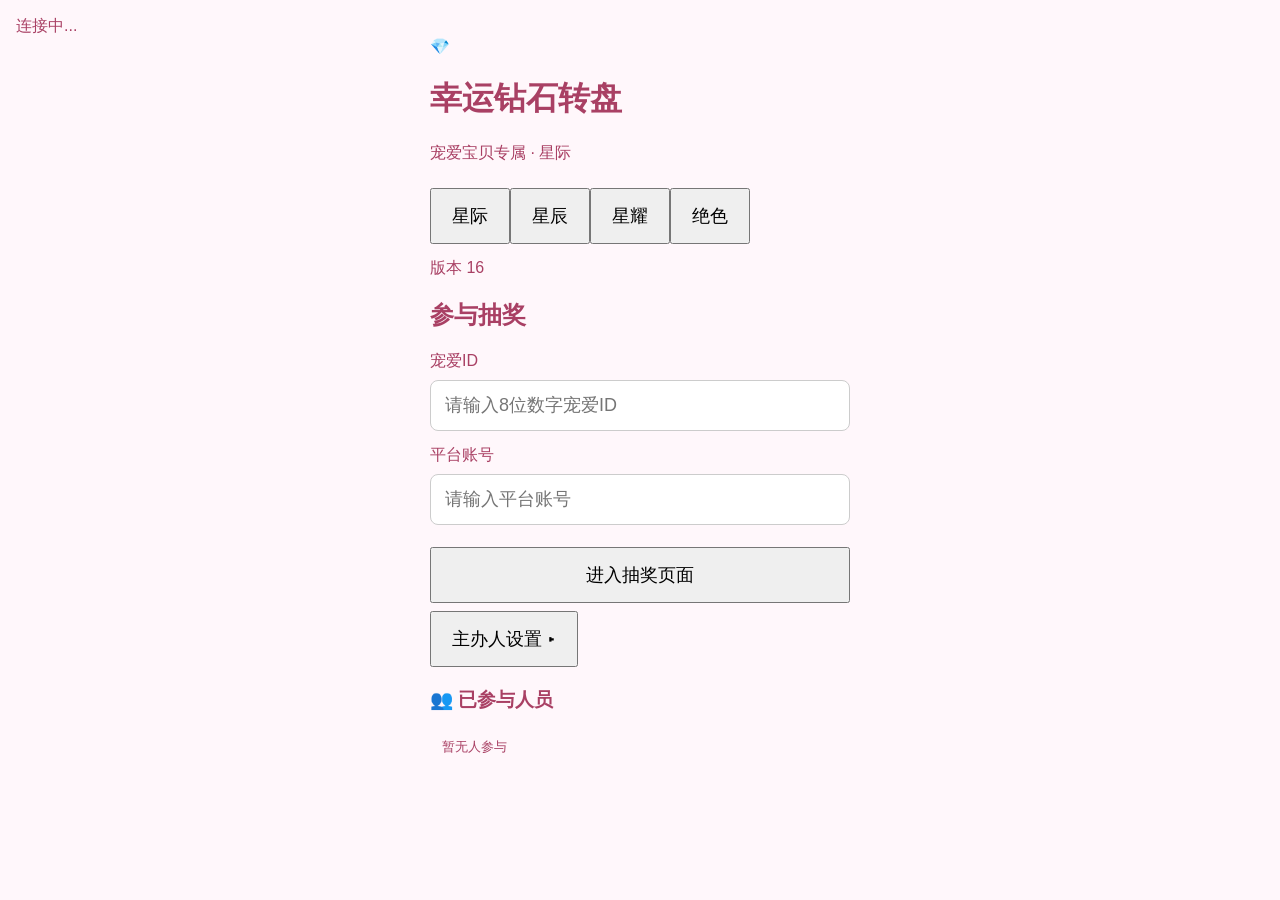
==== index.html @ 384fa43c "打开页面时先用可输入的简单画面" ====
<!DOCTYPE html>
<html lang="zh-CN" class="booting">
<head>
<meta charset="UTF-8">
<meta name="viewport" content="width=device-width, initial-scale=1">
<meta http-equiv="Cache-Control" content="no-cache, no-store, must-revalidate">
<meta http-equiv="Pragma" content="no-cache">
<meta http-equiv="Expires" content="0">
<!-- ios-refresh-2142 -->
<title>幸运钻石转盘 · 云端同步版</title>
<style id="appCss" media="not all">
  :root {
    --blue-deep: #5c3d78;
    --blue-main: #7a4e9a;
    --blue-light: #c9a6e8;
    --blue-sky: #ff8ec8;
    --white: #A94064;
    --off-white: #fff7fc;
    --red: #ff6fae;
    --red-dark: #e85a9b;
    --gold: #f2b94b;
    --diamond: #A94064;
  }

  * { margin: 0; padding: 0; box-sizing: border-box; }

  body {
    font-family: "Microsoft YaHei", "PingFang SC", "Noto Sans SC", sans-serif;
    background: linear-gradient(160deg, #ffe9f6 0%, #f3e7ff 45%, #e7f4ff 100%);
    min-height: 100vh;
    color: var(--white);
  }

  .container {
    max-width: 1100px;
    margin: 0 auto;
    padding: 20px;
  }

  /* 连接状态 */
  .sync-status {
    width: fit-content;
    margin: 8px auto 4px;
    background: rgba(255,255,255,0.92);
    border: 1px solid rgba(255,170,210,0.55);
    color: #A94064;
    border-radius: 20px;
    padding: 6px 16px;
    font-size: 12px;
    display: flex;
    align-items: center;
    gap: 6px;
  }
  .sync-status .dot {
    width: 8px; height: 8px; border-radius: 50%;
    background: #6c757d;
  }
  .sync-status.connected .dot { background: #2ecc71; box-shadow: 0 0 6px #2ecc71; }
  .sync-status.error .dot { background: #e74c3c; }

  /* ===== 入口页 ===== */
  #entryPage {
    display: block;
    padding: 12px 16px 48px;
  }

  .logo-area {
    text-align: center;
    margin-bottom: 40px;
  }

  .logo-icon {
    font-size: 64px;
    margin-top: 8px;
  }

  .logo-area h1 {
    font-size: 36px;
    font-weight: 700;
    letter-spacing: 4px;
    color: #b388eb;
    margin-top: 12px;
  }

  .logo-area p {
    color: var(--diamond);
    margin-top: 8px;
    font-size: 15px;
    opacity: 0.85;
  }

  .entry-card {
    background: #fff;
    border: 1px solid rgba(255,170,210,0.4);
    border-radius: 24px;
    padding: 40px 48px;
    width: 100%;
    max-width: 420px;
    margin: 0 auto 16px;
    box-shadow: 0 20px 60px rgba(0,0,0,0.35);
  }

  .entry-card h2 {
    text-align: center;
    font-size: 20px;
    margin-bottom: 28px;
    color: var(--diamond);
  }

  .form-group {
    margin-bottom: 20px;
  }

  .form-group label {
    display: block;
    font-size: 13px;
    color: var(--diamond);
    margin-bottom: 6px;
    letter-spacing: 1px;
  }

  .form-group input {
    width: 100%;
    padding: 14px 16px;
    border: 1px solid rgba(255,170,210,0.55);
    border-radius: 10px;
    background: #fff;
    color: #A94064;
    font-size: 16px;
    outline: none;
    transition: border-color 0.25s, box-shadow 0.25s;
  }

  .form-group input:focus {
    border-color: var(--blue-sky);
    box-shadow: 0 0 0 3px rgba(74,144,217,0.25);
  }

  .form-group input::placeholder,
  textarea::placeholder {
    color: #A94064;
    opacity: 0.55;
  }

  .btn {
    display: inline-flex;
    align-items: center;
    justify-content: center;
    gap: 8px;
    padding: 14px 28px;
    border: none;
    border-radius: 12px;
    font-size: 16px;
    font-weight: 600;
    cursor: pointer;
    transition: all 0.25s;
    letter-spacing: 1px;
  }

  .btn-primary {
    width: 100%;
    background: linear-gradient(135deg, var(--red) 0%, var(--red-dark) 100%);
    color: white;
    box-shadow: 0 8px 24px rgba(230,57,70,0.4);
  }

  .btn-primary:active { opacity: 0.9; }

  .btn-secondary {
    background: rgba(255,255,255,0.1);
    color: var(--diamond);
    border: 1px solid rgba(168,213,255,0.3);
  }

  .btn-secondary:hover {
    background: rgba(255,255,255,0.18);
  }

  button.btn.btn-pending,
  button.btn.btn-pending:disabled {
    -webkit-appearance: none;
    appearance: none;
    background: #D8BFD8 !important;
    background-color: #D8BFD8 !important;
    color: #A94064 !important;
    -webkit-text-fill-color: #A94064;
    border: 1px solid #D8BFD8 !important;
    opacity: 1 !important;
    cursor: default;
  }

  .admin-link {
    text-align: center;
    margin-top: 24px;
  }

  .admin-link a,
  .admin-link button {
    color: #A94064;
    font-size: 13px;
    text-decoration: none;
    cursor: pointer;
    background: none;
    border: none;
    padding: 8px 12px;
  }

  .admin-link a:hover { color: var(--diamond); }

  /* ===== 主抽奖页 ===== */
  #lotteryPage { display: none; }

  .top-bar {
    display: flex;
    justify-content: space-between;
    align-items: center;
    padding: 16px 0;
    margin-bottom: 10px;
  }

  .top-left {
    display: flex;
    flex-direction: column;
    align-items: flex-start;
    gap: 8px;
  }

  .user-badge {
    background: rgba(255,255,255,0.92);
    border: 1px solid rgba(255,170,210,0.45);
    border-radius: 30px;
    padding: 8px 16px;
    font-size: 14px;
    display: flex;
    align-items: center;
    gap: 8px;
  }

  .user-stars {
    background: #fff;
    border: 1px solid rgba(255,170,210,0.55);
    border-radius: 30px;
    padding: 8px 16px;
    font-size: 14px;
    font-weight: 700;
    color: #A94064;
    box-shadow: 0 6px 16px rgba(180,120,180,0.1);
  }

  .user-badge .id {
    color: var(--diamond);
    font-weight: 600;
  }

  .main-layout {
    display: grid;
    grid-template-columns: 1fr 340px;
    gap: 28px;
    align-items: start;
  }

  @media (max-width: 900px) {
    .main-layout { grid-template-columns: 1fr; }
    .side-panel { order: 2; }
    .wheel-section { order: 1; }
  }

  .wheel-section {
    display: flex;
    flex-direction: column;
    align-items: center;
  }

  .wheel-wrapper {
    position: relative;
    width: 420px;
    height: 420px;
    margin: 10px 0 12px;
  }

  @media (max-width: 500px) {
    .wheel-wrapper { width: 300px; height: 300px; }
    .spin-btn { font-size: 18px; padding: 14px 40px; }
    .entry-card { padding: 28px 24px; margin: 0 12px; }
    .logo-area h1 { font-size: 28px; letter-spacing: 2px; }
    .container { padding: 12px; }
    .top-bar { flex-wrap: wrap; gap: 10px; }
    .panel-card { padding: 14px 16px; }
    .sync-status { font-size: 11px; padding: 5px 12px; }
  }

  @media (max-width: 380px) {
    .wheel-wrapper { width: 260px; height: 260px; }
  }

  #wheelCanvas {
    width: 100%;
    height: 100%;
    border-radius: 50%;
    box-shadow: 
      0 0 0 10px #fff,
      0 0 0 18px #ffd0ea,
      0 18px 40px rgba(180, 110, 170, 0.28);
  }

  .wheel-pointer {
    position: absolute;
    top: -18px;
    left: 50%;
    transform: translateX(-50%);
    width: 0;
    height: 0;
    border-left: 18px solid transparent;
    border-right: 18px solid transparent;
    border-top: 36px solid #ff6fae;
    filter: none;
    z-index: 10;
  }

  .wheel-pointer::after {
    content: "";
    position: absolute;
    top: -36px;
    left: -8px;
    width: 16px;
    height: 16px;
    background: var(--gold);
    border-radius: 50%;
    border: 2px solid var(--red);
  }

  .spin-btn {
    background: linear-gradient(135deg, #ff8ec8 0%, #c9a6ff 100%);
    color: white;
    font-size: 20px;
    padding: 16px 56px;
    border-radius: 50px;
    box-shadow: 0 10px 30px rgba(230,57,70,0.5);
    border: 2px solid rgba(255,255,255,0.2);
    letter-spacing: 3px;
    margin-top: 4px;
  }

  .spin-btn:hover:not(:disabled) {
    transform: none;
  }

  .spin-btn:disabled {
    opacity: 0.45;
    cursor: not-allowed;
    transform: none;
  }

  .spin-status {
    margin-top: 16px;
    font-size: 14px;
    color: var(--diamond);
    min-height: 22px;
  }

  .checkin-card {
    width: 100%;
    max-width: 420px;
    margin: 4px 0 18px;
    padding: 16px 16px 14px;
  }

  .checkin-head {
    display: flex;
    align-items: center;
    justify-content: space-between;
    gap: 8px;
    margin-bottom: 10px;
  }

  .checkin-head h3 {
    margin: 0;
    font-size: 16px;
  }

  .checkin-streak {
    font-size: 12px;
    color: var(--gold);
    font-weight: 600;
  }

  .checkin-btn {
    width: 100%;
    margin-bottom: 12px;
    font-size: 16px;
    letter-spacing: 2px;
    padding: 12px 16px;
    border-radius: 12px;
    background: linear-gradient(135deg, #ff8ec8 0%, #b388eb 100%);
    border: 1px solid rgba(168,213,255,0.35);
    color: #fff;
  }

  .checkin-btn.done {
    background: rgba(16, 80, 50, 0.55);
    border-color: rgba(80, 220, 140, 0.4);
    color: #9dffc4;
  }

  .cal-nav {
    display: flex;
    align-items: center;
    justify-content: space-between;
    margin-bottom: 8px;
  }

  .cal-nav button {
    background: rgba(168,213,255,0.12);
    border: 1px solid rgba(168,213,255,0.25);
    color: #A94064;
    width: 32px;
    height: 32px;
    border-radius: 8px;
    cursor: pointer;
    font-size: 16px;
  }

  .cal-nav .title {
    font-size: 14px;
    font-weight: 600;
    color: var(--diamond);
  }

  .cal-week {
    display: grid;
    grid-template-columns: repeat(7, 1fr);
    gap: 4px;
    margin-bottom: 4px;
    font-size: 11px;
    color: #A94064;
    text-align: center;
  }

  .cal-grid {
    display: grid;
    grid-template-columns: repeat(7, 1fr);
    gap: 4px;
  }

  .cal-day {
    aspect-ratio: 1;
    border-radius: 8px;
    display: flex;
    align-items: center;
    justify-content: center;
    font-size: 12px;
    color: #A94064;
    background: #fff7fc;
    border: 1px solid transparent;
    cursor: default;
  }

  .cal-day.empty { background: transparent; }

  .cal-day.today {
    border-color: #ff8ec8;
    color: #A94064;
  }

  .cal-day.signed {
    background: linear-gradient(160deg, #ffd36e 0%, #ff8ec8 100%);
    color: #fff;
    font-weight: 700;
    cursor: pointer;
    box-shadow: 0 0 0 1px rgba(255, 215, 80, 0.35);
  }

  .cal-day.signed.selected {
    outline: 2px solid #fff;
  }

  .cal-day.future {
    opacity: 1;
    color: #A94064;
  }

  .star-card h3 { margin: 0 0 4px; font-size: 16px; }
  .star-sub { font-size: 12px; color: #A94064; margin-bottom: 10px; line-height: 1.5; }
  .star-task {
    display: flex;
    flex-direction: column;
    align-items: stretch;
    gap: 8px;
    padding: 12px 0;
    border-bottom: 1px solid rgba(168,213,255,0.12);
  }
  .star-task .meta { min-width: 0; }
  .star-task .name {
    font-size: 15px;
    font-weight: 700;
    line-height: 1.4;
    white-space: normal;
  }
  .star-task .desc {
    margin-top: 2px;
    font-size: 12px;
    line-height: 1.45;
    color: #A94064;
    white-space: normal;
  }
  .star-task button {
    width: 100%;
    padding: 10px 12px;
    font-size: 14px;
  }
  .star-dots { letter-spacing: 2px; font-size: 18px; margin: 10px 0 4px; }
  .star-bar { height: 8px; background: rgba(255,255,255,0.08); border-radius: 99px; overflow: hidden; margin: 6px 0 10px; }
  .star-bar > span { display: block; height: 100%; background: linear-gradient(90deg,#f4d35e,#e9c46a); width: 0; }
  .star-stage { display: flex; justify-content: space-between; align-items: center; font-size: 13px; line-height: 1.4; padding: 8px 0; gap: 8px; }
  .star-stage button { width: auto; padding: 8px 14px; font-size: 13px; }

  .cal-detail {
    margin-top: 10px;
    font-size: 12px;
    line-height: 1.5;
    color: #A94064;
    background: rgba(255, 170, 210, 0.28);
    border-radius: 8px;
    padding: 8px 10px;
  }

  .side-panel {
    display: flex;
    flex-direction: column;
    gap: 18px;
  }

  .panel-card {
    background: rgba(255,255,255,0.82);
    border: 1px solid rgba(255,170,210,0.45);
    border-radius: 22px;
    padding: 18px 20px;
    box-shadow: 0 10px 28px rgba(180, 120, 180, 0.12);
  }

  .panel-card h3 {
    font-size: 15px;
    color: var(--diamond);
    margin-bottom: 12px;
    display: flex;
    align-items: center;
    gap: 8px;
  }

  .prize-list {
    max-height: 280px;
    overflow-y: auto;
  }

  .prize-item {
    display: flex;
    align-items: center;
    gap: 12px;
    padding: 10px 0;
    border-bottom: 1px solid rgba(168,213,255,0.1);
  }

  .prize-item:last-child { border-bottom: none; }

  .prize-thumb {
    width: 42px;
    height: 42px;
    border-radius: 8px;
    object-fit: cover;
    background: rgba(0,0,0,0.3);
    flex-shrink: 0;
  }

  .prize-info { flex: 1; min-width: 0; }

  .prize-name {
    font-size: 14px;
    font-weight: 600;
    white-space: nowrap;
    overflow: hidden;
    text-overflow: ellipsis;
  }

  .prize-meta {
    font-size: 12px;
    color: #A94064;
    margin-top: 2px;
  }

  .prize-prob {
    font-size: 13px;
    color: var(--gold);
    font-weight: 600;
    flex-shrink: 0;
  }

  .participant-count {
    font-size: 28px;
    font-weight: 700;
    color: var(--white);
  }

  .participant-count span {
    font-size: 14px;
    font-weight: 400;
    color: var(--diamond);
  }

  .winner-list {
    max-height: 180px;
    overflow-y: auto;
    font-size: 13px;
  }

  .winner-item {
    display: flex;
    justify-content: space-between;
    align-items: center;
    padding: 8px 10px;
    margin: 0 -6px;
    border-radius: 8px;
    border-bottom: 1px solid rgba(168,213,255,0.08);
    transition: background 0.3s;
  }

  .winner-item:last-child { border-bottom: none; }

  .winner-item .name { color: var(--white); }
  .winner-item .prize { color: var(--gold); font-weight: 600; }

  .winner-item.latest {
    background: rgba(255, 215, 0, 0.12);
    border: 1px solid rgba(255, 215, 0, 0.35);
    animation: highlightPulse 1.5s ease-out;
  }

  @keyframes highlightPulse {
    0% { background: rgba(255, 215, 0, 0.35); transform: scale(1.02); }
    100% { background: rgba(255, 215, 0, 0.12); transform: scale(1); }
  }

  /* ===== 中奖弹窗 ===== */
  .op-btn {
    border: 1px solid rgba(255,142,200,0.7);
    background: #fff;
    color: #A94064;
    border-radius: 999px;
    padding: 8px 14px;
    font-size: 14px;
    cursor: pointer;
  }
  .op-btn.on {
    background: linear-gradient(135deg, #ff8ec8, #c9a6ff);
    color: #fff;
    border-color: transparent;
  }

  .modal-overlay {
    display: none;
  }

  .modal-overlay.show {
    display: flex;
    position: fixed;
    inset: 0;
    background: rgba(5,15,40,0.85);
    z-index: 50;
    align-items: center;
    justify-content: center;
  }

  .entry-popup {
    background: #fff7fb center/cover no-repeat;
    color: #A94064;
    border: 1px solid rgba(255,170,210,0.65);
    min-height: 240px;
  }
  .entry-popup-inner {
    background: rgba(255,255,255,0.88);
    border-radius: 16px;
    padding: 22px 16px;
  }
  #entryPopupText {
    font-size: 18px;
    line-height: 1.7;
    font-weight: 700;
    margin-bottom: 18px;
  }

  .modal {
    background: linear-gradient(160deg, #1a3a6e 0%, #0a1f44 100%);
    border: 1px solid rgba(168,213,255,0.35);
    border-radius: 20px;
    padding: 36px 40px;
    max-width: 420px;
    width: 90%;
    text-align: center;
    box-shadow: 0 30px 80px rgba(0,0,0,0.5);
    position: relative;
    overflow: hidden;
  }

  .modal h2 {
    font-size: 26px;
    margin-bottom: 16px;
    position: relative;
  }

  .modal .prize-img {
    width: 120px;
    height: 120px;
    object-fit: cover;
    border-radius: 12px;
    margin: 12px auto;
    border: 3px solid var(--gold);
    box-shadow: 0 0 20px rgba(255,215,0,0.4);
  }

  .modal .prize-title {
    font-size: 22px;
    color: var(--gold);
    font-weight: 700;
    margin: 8px 0;
  }

  .modal .prize-desc {
    font-size: 14px;
    color: #A94064;
    margin-bottom: 8px;
  }

  .modal .result-dept {
    position: relative;
    display: inline-block;
    margin-bottom: 10px;
    padding: 6px 14px;
    border-radius: 999px;
    background: #fff;
    color: #A94064;
    font-size: 16px;
    font-weight: 700;
    letter-spacing: 1px;
  }
  .modal .result-code {
    position: relative;
    margin-top: 14px;
    padding: 10px 12px;
    border-radius: 12px;
    background: #fff7fb;
    color: #A94064;
    font-size: 20px;
    font-weight: 800;
    letter-spacing: 1px;
  }

  .modal .btn { margin-top: 24px; min-width: 140px; }

  /* ===== 管理后台 ===== */
  #adminPage { display: none; }

  .admin-header {
    display: flex;
    justify-content: space-between;
    align-items: center;
    margin-bottom: 24px;
  }

  .admin-header h1 {
    font-size: 24px;
    color: var(--diamond);
  }

  .admin-tabs {
    display: flex;
    gap: 8px;
    margin-bottom: 20px;
    flex-wrap: wrap;
  }

  .tab-btn {
    padding: 10px 20px;
    background: rgba(255,255,255,0.06);
    border: 1px solid rgba(168,213,255,0.2);
    border-radius: 10px;
    color: var(--diamond);
    cursor: pointer;
    font-size: 14px;
  }

  .tab-btn.active {
    background: rgba(74,144,217,0.3);
    border-color: var(--blue-sky);
    color: white;
  }

  .tab-content { display: none; }
  .tab-content.active { display: block; }

  .prize-admin-list {
    display: flex;
    flex-direction: column;
    gap: 14px;
  }

  .prize-admin-card {
    background: rgba(255,255,255,0.06);
    border: 1px solid rgba(168,213,255,0.18);
    border-radius: 14px;
    padding: 16px;
    display: grid;
    grid-template-columns: 80px 1fr auto;
    gap: 16px;
    align-items: center;
  }

  .prize-admin-card img {
    width: 80px;
    height: 80px;
    object-fit: cover;
    border-radius: 10px;
    background: rgba(0,0,0,0.3);
  }

  .prize-admin-card .fields {
    display: grid;
    grid-template-columns: 1fr 1fr;
    gap: 8px;
  }

  .prize-admin-card input, .prize-admin-card textarea {
    width: 100%;
    padding: 8px 10px;
    border: 1px solid rgba(168,213,255,0.25);
    border-radius: 8px;
    background: #fff;
    color: #A94064;
    font-size: 13px;
  }

  .prize-admin-card textarea {
    grid-column: 1 / -1;
    resize: vertical;
    min-height: 50px;
  }

  .prize-admin-card .actions {
    display: flex;
    flex-direction: column;
    gap: 8px;
  }

  .btn-sm {
    padding: 7px 14px;
    font-size: 13px;
    border-radius: 8px;
  }

  .btn-danger {
    background: rgba(230,57,70,0.2);
    color: #ff6b6b;
    border: 1px solid rgba(230,57,70,0.4);
  }

  .btn-danger:hover { background: rgba(230,57,70,0.35); }

  .btn-add {
    background: linear-gradient(135deg, var(--blue-light), var(--blue-sky));
    color: white;
    margin-bottom: 16px;
  }

  .switch {
    position: relative;
    width: 52px;
    height: 30px;
    flex: 0 0 auto;
  }
  .switch input { opacity: 0; width: 0; height: 0; }
  .slider {
    position: absolute;
    inset: 0;
    background: #e7d5e4;
    border-radius: 30px;
    cursor: pointer;
    transition: 0.2s;
  }
  .slider::after {
    content: "";
    position: absolute;
    width: 24px;
    height: 24px;
    left: 3px;
    top: 3px;
    background: #fff;
    border-radius: 50%;
    transition: 0.2s;
  }
  .switch input:checked + .slider { background: #ff8ec8; }
  .switch input:checked + .slider::after { transform: translateX(22px); }
  #checkinRewardFields.off { opacity: 0.45; pointer-events: none; }

  .table-wrap {
    overflow-x: auto;
  }

  table {
    width: 100%;
    border-collapse: collapse;
    font-size: 14px;
  }

  th, td {
    padding: 10px 12px;
    text-align: left;
    border-bottom: 1px solid rgba(168,213,255,0.12);
  }

  th {
    color: var(--diamond);
    font-weight: 600;
    background: rgba(0,0,0,0.2);
  }

  .empty-tip {
    text-align: center;
    color: #A94064;
    padding: 30px;
    font-size: 14px;
  }

  .password-modal input {
    width: 100%;
    padding: 14px;
    margin: 16px 0;
    border: 1px solid rgba(168,213,255,0.3);
    border-radius: 10px;
    background: #fff;
    color: #A94064;
    font-size: 16px;
    text-align: center;
    letter-spacing: 4px;
  }

  ::-webkit-scrollbar { width: 6px; }
  ::-webkit-scrollbar-track { background: transparent; }
  ::-webkit-scrollbar-thumb {
    background: rgba(168,213,255,0.25);
    border-radius: 3px;
  }

  .toast {
    display: none;
  }

  .toast.show {
    display: block;
    position: fixed;
    bottom: 40px;
    left: 50%;
    transform: translateX(-50%);
    background: #5a3d6e;
    border: 1px solid #ff8ec8;
    color: #fff;
    padding: 12px 28px;
    border-radius: 30px;
    font-size: 14px;
    z-index: 60;
  }

  /* 设置页提示 */
  .setup-box {
    background: rgba(255,255,255,0.06);
    border: 1px solid rgba(168,213,255,0.25);
    border-radius: 16px;
    padding: 24px;
    max-width: 640px;
    margin: 20px auto;
    font-size: 14px;
    line-height: 1.7;
    color: #A94064;
  }
  .setup-box h3 { color: var(--diamond); margin-bottom: 12px; }
  .setup-box code {
    background: rgba(0,0,0,0.3);
    padding: 2px 6px;
    border-radius: 4px;
    font-size: 13px;
  }
  .setup-box ol { padding-left: 20px; margin: 12px 0; }
  .dept-switch { display:flex; flex-wrap:wrap; gap:8px; justify-content:center; margin:10px 0 4px; }
  .dept-chip {
    display:inline-block;
    padding:6px 14px;
    border-radius:999px;
    border:1px solid rgba(169,64,100,0.35);
    color:#A94064;
    background:#fff;
    font-size:13px;
    text-decoration:none;
  }
  .dept-chip.on { background:#A94064; color:#fff; border-color:#A94064; }
  .dept-note { font-size:13px; color:#A94064; text-align:center; margin:4px 0 8px; }
</style>
<style>
  html.booting body { margin: 0; padding: 16px; font-family: sans-serif; background: #fff7fb; color: #A94064; }
  html.booting #lotteryPage,
  html.booting #adminPage,
  html.booting .modal-overlay,
  html.booting .toast,
  html.booting #setupHint,
  html.booting #closedCard { display: none; }
  html.booting #entryPage { display: block; max-width: 420px; margin: 0 auto; }
  html.booting #joinCard input {
    display: block;
    width: 100%;
    box-sizing: border-box;
    font-size: 18px;
    padding: 14px;
    margin: 8px 0 14px;
    color: #222;
    background: #fff;
    border: 1px solid #ccc;
    border-radius: 8px;
  }
  html.booting #joinCard button,
  html.booting .dept-chip {
    font-size: 18px;
    padding: 14px 20px;
    margin-top: 8px;
  }
  html.booting #joinCard .btn-primary { width: 100%; }
</style>
</head>
<body>

<!-- 同步状态指示 -->
<div class="sync-status" id="syncStatus">
  <span class="dot"></span>
  <span id="syncText">连接中...</span>
</div>

<!-- ========== 入口页 ========== -->
<div id="entryPage">
  <div class="logo-area">
    <div class="logo-icon">💎</div>
    <h1>幸运钻石转盘</h1>
    <p>宠爱宝贝专属 · <span id="deptLabel">星际</span></p>
    <div class="dept-switch"></div>
    <p id="entryDate" style="margin-top:6px;font-size:14px;color:#A94064;"></p>
    <p style="margin-top:4px;font-size:16px;color:#A94064;">版本 16</p>
  </div>

  <!-- 未开放提示 -->
  <div id="closedCard" class="entry-card" style="display:none; text-align:center;">
    <h2 style="color:#ffd700;">⏳ 抽奖尚未开启</h2>
    <p style="color:rgba(169,64,100,0.9); margin:16px 0 8px;">开奖时间</p>
    <div id="openTimeDisplay" style="font-size:22px; font-weight:700; color:var(--diamond); margin-bottom:20px;"></div>
    <p style="font-size:13px; color:#A94064;">请稍后再来，或等待主办人开放</p>
    <div class="admin-link" style="margin-top:28px;">
      <button type="button" onclick="showPasswordModal()">主办人设置 ▸</button>
    </div>
  </div>

  <!-- 正常进入表单 -->
  <div id="joinCard" class="entry-card">
    <h2>参与抽奖</h2>
    <div class="form-group">
      <label>宠爱ID</label>
      <input type="text" id="inputId" placeholder="请输入8位数字宠爱ID" maxlength="8" autocomplete="off">
    </div>
    <div class="form-group">
      <label>平台账号</label>
      <input type="text" id="inputName" placeholder="请输入平台账号" maxlength="30" autocomplete="off">
    </div>
    <button type="button" class="btn btn-primary" onclick="joinLottery()">进入抽奖页面</button>
    <div class="admin-link">
      <button type="button" onclick="showPasswordModal()">主办人设置 ▸</button>
    </div>
  </div>

  <!-- 在线 / 已参与人员 -->
  <div class="panel-card" style="max-width:420px; width:100%; margin-top:20px;">
    <h3 style="margin-bottom:10px;color:#A94064;">👥 已参与人员 <span id="entryParticipantCount" style="font-weight:400;font-size:13px;color:#A94064;"></span></h3>
    <div id="entryParticipantList" style="font-size:13px; max-height:160px; overflow-y:auto; color:#A94064; line-height:1.8;">
      <div class="empty-tip" style="padding:12px;">暂无人参与</div>
    </div>
  </div>

  <!-- 首次使用提示（当 Firebase 未配置时会显示） -->
  <div id="setupHint" class="setup-box" style="display:none;">
    <h3>⚙️ 首次使用需要配置 Firebase（免费）</h3>
    <p>只需 5 分钟，配置一次后所有人都能实时同步：</p>
    <ol>
      <li>打开 <a href="https://console.firebase.google.com/" target="_blank" style="color:#4a90d9;">Firebase 控制台</a>，登录 Google 账号</li>
      <li>创建项目 → 添加 Web 应用 → 复制配置代码</li>
      <li>左侧菜单「Realtime Database」→ 创建数据库 → 选择「测试模式」启动</li>
      <li>把下面的 <code>firebaseConfig</code> 替换成你的配置</li>
      <li>保存 HTML，发给大家或上传到任意免费空间（Netlify / GitHub Pages）</li>
    </ol>
    <p style="margin-top:12px;color:#A94064;font-size:13px;">
      免费额度足够办公室使用（100 人同时在线、1GB 存储）。数据存在你自己的 Firebase 项目里，安全可控。
    </p>
  </div>
</div>

<!-- ========== 抽奖主页 ========== -->
<div id="lotteryPage" class="container">
  <div class="top-bar">
    <div class="top-left">
      <div class="user-badge">
        <span>👤</span>
        <span class="id" id="currentUserDisplay"></span>
      </div>
      <div class="user-stars" id="userStarTotal">星星⭐累计：0 颗</div>
      <div class="dept-note" id="lotteryDeptNote" style="text-align:left;margin:4px 0 0;">星际</div>
    </div>
    <button class="btn btn-secondary btn-sm" onclick="backToEntry()">返回入口</button>
  </div>

  <div class="main-layout">
    <div class="wheel-section">
      <div class="wheel-wrapper">
        <div class="wheel-pointer"></div>
        <canvas id="wheelCanvas" width="420" height="420"></canvas>
      </div>

      <button class="btn spin-btn" id="spinBtn" onclick="startSpin()">开始抽奖</button>
      <div class="spin-status" id="spinStatus"></div>

      <div class="panel-card checkin-card" id="checkinBox">
        <div class="checkin-head">
          <h3>每日签到</h3>
          <span class="checkin-streak" id="checkinStatus"></span>
        </div>
        <button class="btn checkin-btn" id="checkinBtn" onclick="doCheckin()">今日签到</button>
        <div class="cal-nav">
          <button type="button" onclick="shiftCalendar(-1)">‹</button>
          <span class="title" id="calTitle"></span>
          <button type="button" onclick="shiftCalendar(1)">›</button>
        </div>
        <div class="cal-week">
          <span>日</span><span>一</span><span>二</span><span>三</span><span>四</span><span>五</span><span>六</span>
        </div>
        <div class="cal-grid" id="calGrid"></div>
        <div class="cal-detail" id="calDetail">点击金色日期可查看签到时间</div>
      </div>
    </div>

    <div class="side-panel">
      <div class="panel-card star-card" id="starCard">
        <h3>宠爱专属 · 集星任务</h3>
        <div class="star-sub" id="starRuleText">每天完成任务各得 1 星，午夜刷新，未完成不累积</div>
        <div id="starTasks"></div>
        <div class="star-dots" id="starDots"></div>
        <div id="starTodayText" style="font-size:13px;"></div>
        <div id="starTotalText" style="font-size:13px;margin-top:4px;"></div>
        <div class="star-bar"><span id="starBar"></span></div>
        <div id="starStages"></div>
      </div>
      <div class="panel-card">
        <h3>🎁 奖品一览</h3>
        <div class="prize-list" id="prizeListSide"></div>
      </div>
      <div class="panel-card">
        <h3>👥 参与人数</h3>
        <div class="participant-count" id="participantCount">0 <span>人</span></div>
      </div>
      <div class="panel-card">
        <h3>🏆 中奖记录</h3>
        <div class="winner-list" id="winnerList"></div>
      </div>
      <div class="panel-card" style="display:flex; flex-direction:column; max-height:280px;">
        <h3>💬 聊天室</h3>
        <div id="chatMessages" style="flex:1; overflow-y:auto; font-size:13px; margin-bottom:10px; max-height:160px; line-height:1.5;"></div>
        <div style="display:flex; gap:6px;">
          <input type="text" id="chatInput" placeholder="说点什么..." maxlength="80" style="flex:1; padding:8px 10px; border-radius:8px; border:1px solid rgba(255,170,210,0.5); background:#fff; color:#A94064; font-size:13px; outline:none;">
          <button class="btn btn-primary btn-sm" style="padding:8px 14px;" onclick="sendChat()">发送</button>
        </div>
      </div>
    </div>
  </div>
</div>

<!-- ========== 管理后台 ========== -->
<div id="adminPage" class="container">
  <div class="admin-header">
    <h1>⚙️ 主办人后台 · <span id="deptLabelAdmin">星际</span></h1>
    <button class="btn btn-secondary btn-sm" onclick="exitAdmin()">返回入口</button>
  </div>
  <div id="deptLinks" style="font-size:13px;color:#A94064;line-height:1.9;margin:-8px 0 8px;"></div>
  <div class="dept-switch" style="justify-content:flex-start;"></div>
  <p class="dept-note" id="deptNoteAdmin" style="text-align:left;">当前正在设置：星际。不会影响其他入口。</p>

  <div class="admin-tabs">
    <button class="tab-btn active" onclick="switchTab('home')">会员查询</button>
    <button class="tab-btn" onclick="switchTab('prizes')">奖品管理</button>
    <button class="tab-btn" onclick="switchTab('winners')">抽奖与中奖</button>
    <button class="tab-btn" onclick="switchTab('settings')">转盘系统设置</button>
    <button class="tab-btn" onclick="switchTab('popup')">弹窗设置</button>
    <button class="tab-btn" onclick="switchTab('checkins')">签到记录</button>
    <button class="tab-btn" onclick="switchTab('checkinSettings')">签到系统设置</button>
    <button class="tab-btn" onclick="switchTab('stars')">集星记录审核</button>
    <button class="tab-btn" onclick="switchTab('starSettings')">集星设置</button>
  </div>

  <div id="tab-home" class="tab-content active">
    <div class="panel-card" style="max-width:760px;">
      <h3>会员查询</h3>
      <p style="font-size:13px;color:#A94064;margin-bottom:10px;">输入宠爱ID、账号或抽奖编码，列出近两周记录。编码例如 1023-1。</p>
      <input type="search" id="homeSearch" placeholder="宠爱ID、账号或抽奖编码" oninput="renderMemberHome()" style="width:100%; max-width:360px; padding:12px 14px; border-radius:12px; border:1px solid rgba(255,170,210,0.6); background:#fff; color:#A94064; font-size:16px;">
      <div id="homeSearchResult" style="margin-top:14px; font-size:14px; line-height:1.6; color:#A94064;"></div>
    </div>
  </div>

  <div id="tab-prizes" class="tab-content">
    <button class="btn btn-add btn-sm" onclick="addPrize()">＋ 添加奖品</button>
    <div class="prize-admin-list" id="prizeAdminList"></div>
    <div style="margin-top:20px; display:flex; gap:12px; flex-wrap:wrap;">
      <button class="btn btn-primary btn-sm" onclick="savePrizes()">💾 保存并同步到云端</button>
      <span style="font-size:13px; color:#A94064; align-self:center;">权重填 0 的奖品仍会显示在转盘上，但不会中奖。保存后只作用于当前入口。</span>
    </div>
  </div>

  <div id="tab-winners" class="tab-content">
    <div style="margin-bottom:12px; display:flex; gap:10px; flex-wrap:wrap; align-items:center;">
      <input type="search" id="partSearch" placeholder="搜索宠爱ID、账号或抽奖编码" oninput="renderParticipantTable()" style="width:280px; padding:10px 12px; border-radius:10px; border:1px solid rgba(255,170,210,0.6); background:#fff; color:#A94064; font-size:14px;">
      <span id="partSearchCount" style="font-size:13px;color:#A94064;"></span>
      <button class="btn btn-secondary btn-sm" onclick="exportParticipants()">导出名单</button>
      <button class="btn btn-danger btn-sm" onclick="deleteSelectedParticipants()">删除勾选名单</button>
      <span style="font-size:12px;color:#A94064;">删除后，该宠爱ID和账号可以重新登录</span>
      <input type="datetime-local" id="clearPartFrom" style="width:auto;">
      <span style="font-size:12px;color:#A94064;">至</span>
      <input type="datetime-local" id="clearPartTo" style="width:auto;">
      <button class="btn btn-danger btn-sm" onclick="clearParticipants()">按时段清除名单</button>
    </div>
    <div class="table-wrap">
      <table>
        <thead>
          <tr>
            <th style="width:42px;"><input type="checkbox" id="checkAllPart" onchange="toggleAllPart(this.checked)"></th>
            <th>宠爱ID</th><th>平台账号</th><th>登入时间</th><th>本次抽奖时间 / 抽奖编码</th><th>今日剩余</th><th>累计星星</th><th>今日集星</th>
          </tr>
        </thead>
        <tbody id="participantTable"></tbody>
      </table>
    </div>
    <div id="winRecordSection" style="display:none; margin-top:18px;">
      <h3 style="margin:0 0 10px; color:#A94064;">完整记录</h3>
      <div style="margin-bottom:12px; display:flex; gap:10px; flex-wrap:wrap; align-items:center;">
        <button class="btn btn-secondary btn-sm" onclick="exportWinners()">导出中奖记录</button>
        <button class="btn btn-danger btn-sm" onclick="deleteSelectedWinners()">删除勾选中奖</button>
        <input type="datetime-local" id="clearWinFrom" style="width:auto;">
        <span style="font-size:12px;color:#A94064;">至</span>
        <input type="datetime-local" id="clearWinTo" style="width:auto;">
        <button class="btn btn-danger btn-sm" onclick="clearWinners()">按时段清除中奖</button>
        <input type="datetime-local" id="clearChatFrom" style="width:auto;">
        <span style="font-size:12px;color:#A94064;">至</span>
        <input type="datetime-local" id="clearChatTo" style="width:auto;">
        <button class="btn btn-danger btn-sm" onclick="clearChat()">按时段清除聊天</button>
      </div>
      <div class="table-wrap">
        <table>
          <thead>
            <tr>
              <th style="width:42px;"><input type="checkbox" id="checkAllWin" onchange="toggleAllWin(this.checked)"></th>
              <th>中奖编码</th><th>入口</th><th>宠爱ID</th><th>平台账号</th><th>剩余次数</th><th>奖品</th><th>金额</th><th>本次抽奖时间</th><th>上次抽奖时间</th>
            </tr>
          </thead>
          <tbody id="winnerTable"></tbody>
        </table>
      </div>
    </div>
  </div>

  <div id="tab-checkins" class="tab-content">
    <div style="margin-bottom:12px; display:flex; gap:10px; flex-wrap:wrap; align-items:center;">
      <button class="btn btn-secondary btn-sm" onclick="exportCheckins()">导出签到</button>
      <input type="search" id="checkinSearch" placeholder="搜索宠爱ID或账号" oninput="renderCheckinTable()" style="width:220px; padding:10px 12px; border-radius:10px; border:1px solid rgba(255,170,210,0.6); background:#fff; color:#A94064; font-size:14px;">
      <button class="btn btn-danger btn-sm" onclick="deleteSelectedCheckins()">删除勾选签到</button>
    </div>
    <div class="table-wrap">
      <table>
        <thead>
          <tr>
            <th style="width:42px;"><input type="checkbox" id="checkAllCheckin" onchange="toggleAllCheckin(this.checked)"></th>
            <th>宠爱ID</th><th>平台账号</th><th>签到日期</th><th>签到时间</th><th>连续天数</th><th>本次奖励</th>
          </tr>
        </thead>
        <tbody id="checkinTable"></tbody>
      </table>
    </div>
  </div>

  <div id="tab-stars" class="tab-content">
    <div class="panel-card" style="max-width:760px; margin-bottom:14px;">
      <h3 style="margin-bottom:8px;">待审核任务</h3>
      <p style="font-size:13px;color:#A94064;margin-bottom:10px;">会员点「领取任务」后在这里核实。点「完成」才会发星星。</p>
      <div id="starPendingList"><div class="empty-tip">暂无待审核</div></div>
    </div>
    <div class="table-wrap panel-card" style="max-width:760px; margin-bottom:14px;">
      <input type="search" id="starSearch" placeholder="搜索宠爱ID或账号" oninput="renderStarAdmin()" style="width:220px; margin-bottom:10px; padding:10px 12px; border-radius:10px; border:1px solid rgba(255,170,210,0.6); background:#fff; color:#A94064; font-size:14px;">
      <table>
        <thead><tr><th>宠爱ID</th><th>账号</th><th>今日</th><th>累计</th><th>已解锁</th><th>今日审核</th></tr></thead>
        <tbody id="starUserTable"></tbody>
      </table>
    </div>
  </div>

  <div id="tab-starSettings" class="tab-content">
    <div class="panel-card" style="max-width:640px;">
      <p style="font-size:13px;color:#A94064;margin-bottom:10px;">改任务文案和阶段福利后，点下面保存。可以继续添加任务和阶段。</p>
      <button class="btn btn-add btn-sm" type="button" onclick="addStarTask()">＋ 添加任务</button>
      <div id="starAdminTasks"></div>
      <button class="btn btn-add btn-sm" type="button" onclick="addStarStage()" style="margin-top:8px;">＋ 添加阶段</button>
      <div id="starStageList"></div>
      <button class="btn btn-primary btn-sm" onclick="saveSettings()">保存集星设置到云端</button>
    </div>
  </div>

  <div id="tab-checkinSettings" class="tab-content">
    <div class="panel-card" style="max-width:560px;">
      <div class="form-group">
        <label>宠爱ID</label>
        <input type="text" id="adminCheckinId" inputmode="numeric" maxlength="8" placeholder="8位数字宠爱ID">
      </div>
      <div class="form-group">
        <label>签到日期</label>
        <input type="date" id="adminCheckinDate">
        <p style="font-size:12px; color:#A94064; margin-top:6px;">补签或移除都按这个日期。不选则默认今天。</p>
      </div>
      <div style="display:flex; gap:10px; flex-wrap:wrap; margin-bottom:12px;">
        <button class="btn btn-secondary btn-sm" onclick="adminLookupCheckin()">查询签到</button>
        <button class="btn btn-primary btn-sm" onclick="adminMakeupCheckin()">补签到</button>
        <button class="btn btn-danger btn-sm" onclick="adminRemoveCheckin()">移除该日签到</button>
        <button class="btn btn-danger btn-sm" onclick="adminClearUserCheckins()">清空该ID全部签到</button>
      </div>
      <div id="checkinAdminResult" style="font-size:13px; line-height:1.6; color:rgba(220,235,255,0.9);"></div>

      <hr style="border:none; border-top:1px solid rgba(168,213,255,0.15); margin:20px 0;">

      <div style="display:flex; align-items:center; justify-content:space-between; margin-bottom:12px;">
        <div>
          <div style="font-weight:700; color:#A94064;">签到奖励</div>
          <div style="font-size:12px; color:#A94064; margin-top:2px;">签到只做记录，不会增加转盘次数。转盘次数只看后台配额</div>
        </div>
        <label class="switch">
          <input type="checkbox" id="settingCheckinRewardOn" checked onchange="toggleCheckinRewardFields()">
          <span class="slider"></span>
        </label>
      </div>
      <div id="checkinRewardFields">
      <div class="form-group">
        <label>每日签到 · 显示文字</label>
        <input type="text" id="settingCheckinDailyText" value="每日签到奖励次数">
        <input type="number" id="settingCheckinDaily" min="0" max="99" value="1" style="margin-top:6px;">
      </div>
      <div class="form-group">
        <label>连签 3 天 · 显示文字</label>
        <input type="text" id="settingCheckin3Text" value="连续签到 3 天额外次数">
        <input type="number" id="settingCheckin3" min="0" max="99" value="1" style="margin-top:6px;">
      </div>
      <div class="form-group">
        <label>连签 7 天 · 显示文字</label>
        <input type="text" id="settingCheckin7Text" value="连续签到 7 天额外次数">
        <input type="number" id="settingCheckin7" min="0" max="99" value="2" style="margin-top:6px;">
      </div>
      <div class="form-group">
        <label>前台说明文字</label>
        <textarea id="settingCheckinHint" rows="2">每天只能签到 1 次。中断一天连续天数归 1。满 7 天后从 1 重新计。</textarea>
      </div>
      </div>
      <button class="btn btn-primary btn-sm" onclick="saveSettings()">保存签到奖励到云端</button>
    </div>
  </div>

  <div id="tab-settings" class="tab-content">
    <div class="panel-card" style="max-width:520px;">
      <div class="form-group">
        <label>管理密码</label>
        <input type="text" id="settingPassword" placeholder="设置新密码">
      </div>
      <div class="form-group">
        <label>默认每人可抽次数</label>
        <input type="number" id="settingMaxSpins" min="1" max="99" value="1">
        <p style="font-size:12px; color:#A94064; margin-top:6px;">未单独设置的人，每天按此次数计算。午夜 24:00 重置。</p>
      </div>
      <div class="form-group">
        <label>批量设置指定宠爱ID次数</label>
        <textarea id="settingQuotaText" rows="5" placeholder="每行一个：宠爱ID 次数&#10;例如：&#10;12345678 10&#10;87654321 3" style="width:100%; min-height:90px; padding:10px; border-radius:8px; border:1px solid rgba(255,170,210,0.5); background:#fff; color:#A94064; font-size:13px;"></textarea>
        <p style="font-size:12px; color:#A94064; margin-top:6px;">格式：8位宠爱ID + 空格或逗号 + 次数。保存设置后生效。</p>
      </div>

      <hr style="border:none; border-top:1px solid rgba(168,213,255,0.15); margin:20px 0;">

      <div class="form-group">
        <label>下次抽奖开放时间</label>
        <input type="datetime-local" id="settingOpenTime" style="width:100%;">
        <p style="font-size:12px; color:#A94064; margin-top:6px;">
          设置后，该时间之前页面显示「尚未开启」。留空或点「立即开放」可马上开放。中奖、签到、聊天记录自动只保留两个月，超过会清除。抽奖名单和账号绑定会保留。
        </p>
      </div>
      <div style="display:flex; gap:10px; flex-wrap:wrap; margin-bottom:16px;">
        <button class="btn btn-primary btn-sm" onclick="setOpenNow()">⚡ 立即开放</button>
        <button class="btn btn-secondary btn-sm" onclick="clearOpenTime()">清除时间（始终开放）</button>
      </div>

      <hr style="border:none; border-top:1px solid rgba(168,213,255,0.15); margin:20px 0;">

      <div style="display:flex; gap:10px; flex-wrap:wrap;">
        <button class="btn btn-primary btn-sm" onclick="saveSettings()">💾 保存设置到云端</button>
        <button class="btn btn-danger btn-sm" onclick="clearParticipants()">重置参与人数</button>
        <button class="btn btn-danger btn-sm" onclick="resetAllData()">重置全部数据</button>
      </div>
    </div>
  </div>

  <div id="tab-popup" class="tab-content">
    <div class="panel-card" style="max-width:520px;">
      <h3>入口弹窗</h3>
      <p style="font-size:13px; color:#A94064; margin-bottom:12px;">只作用于当前入口。会员打开这个入口时弹出。改完要点保存。</p>
      <div class="form-group">
        <label>弹窗文案</label>
        <textarea id="settingPopupText" rows="3" style="width:100%; min-height:80px; padding:10px; border-radius:8px; border:1px solid rgba(255,170,210,0.5); background:#fff; color:#A94064; font-size:14px;">欢迎进入「{入口}」宠爱转盘，请确认当前转盘入口是正确的。</textarea>
        <p style="font-size:12px; color:#A94064; margin-top:6px;">{入口} 会自动换成当前名字，例如星辰、星耀。</p>
      </div>
      <div class="form-group">
        <label>弹窗背景色</label>
        <input type="color" id="settingPopupColor" value="#fff7fb">
      </div>
      <div class="form-group">
        <label>弹窗背景图</label>
        <input type="file" id="settingPopupBg" accept="image/*" onchange="handlePopupBg(event)">
        <img id="settingPopupPreview" alt="" style="display:none; width:100%; max-height:160px; object-fit:cover; border-radius:12px; margin-top:8px;">
        <button type="button" class="btn btn-secondary btn-sm" style="margin-top:8px;" onclick="clearPopupBg()">清除背景图</button>
      </div>
      <div style="display:flex; gap:10px; flex-wrap:wrap;">
        <button class="btn btn-primary btn-sm" onclick="saveSettings()">💾 保存弹窗到云端</button>
        <button type="button" class="btn btn-secondary btn-sm" onclick="previewEntryPopup()">预览弹窗</button>
      </div>
    </div>
  </div>
</div>

<!-- 密码弹窗 -->
<div class="modal-overlay" id="passwordModal">
  <div class="modal password-modal">
    <h2>主办人验证</h2>
    <p style="color:#A94064; font-size:14px;">请输入管理密码</p>
    <input type="password" id="adminPasswordInput" placeholder="密码" maxlength="20">
    <div style="display:flex; gap:12px; justify-content:center;">
      <button class="btn btn-secondary btn-sm" onclick="closePasswordModal()">取消</button>
      <button class="btn btn-primary btn-sm" onclick="verifyAdmin()">确认</button>
    </div>
  </div>
</div>

<!-- 审核操作人 -->
<div class="modal-overlay" id="approveModal">
  <div class="modal" style="background:#fff7fb; color:#A94064; border:1px solid rgba(255,170,210,0.6);">
    <h2 style="color:#A94064; margin-bottom:8px;">选择操作人</h2>
    <p id="approveTaskText" style="font-size:14px; margin-bottom:14px;"></p>
    <div id="approveOperators" style="display:flex; flex-wrap:wrap; gap:8px; justify-content:center;"></div>
    <div style="display:flex; gap:12px; justify-content:center; margin-top:18px;">
      <button class="btn btn-secondary btn-sm" onclick="closeApproveModal()">取消</button>
      <button class="btn btn-primary btn-sm" onclick="confirmApproveStar()">确认</button>
    </div>
  </div>
</div>

<!-- 中奖结果弹窗 -->
<div class="modal-overlay" id="resultModal" onclick="if(event.target===this) closeResultModal()">
  <div class="modal win-modal" id="resultModalContent">
    <h2 id="resultTitle">🎉 恭喜中奖！</h2>
    <div class="result-dept" id="resultDept">宠爱宝贝专属 · 星际</div>
    <img id="resultImg" class="prize-img" src="" alt="" style="display:none;">
    <div class="prize-title" id="resultPrizeName"></div>
    <div class="prize-desc" id="resultPrizeDesc"></div>
    <div class="prize-amount" id="resultPrizeAmount"></div>
    <div class="result-code" id="resultCode">中奖编码</div>
    <button type="button" class="btn btn-primary" id="resultConfirmBtn">确定</button>
  </div>
</div>

<div class="toast" id="toast"></div>

<script>
/* ============================================================
   【重要】请把下面的 firebaseConfig 替换成你自己的配置
   1. 打开 https://console.firebase.google.com/
   2. 创建项目 → 添加 Web 应用 → 复制配置
   3. Realtime Database → 创建数据库 → 测试模式
   ============================================================ */
const firebaseConfig = {
  apiKey: "AIzaSyCbnxEf4ORDI_orFxYDaJVpTiBj-xD4nDw",
  authDomain: "office-lottery.firebaseapp.com",
  databaseURL: "https://office-lottery-default-rtdb.asia-southeast1.firebasedatabase.app",
  projectId: "office-lottery",
  storageBucket: "office-lottery.firebasestorage.app",
  messagingSenderId: "22901239080",
  appId: "1:22901239080:web:5299e4d6b8bdb7a604341d",
  measurementId: "G-EGV12NDYYH"
};

/* ==================== 默认数据 ==================== */
const DEFAULT_PRIZES = [
  { id: 1, name: '一等奖', desc: '精美礼品一份', amount: '价值 500 元', image: '', weight: 5, color: '#e63946' },
  { id: 2, name: '二等奖', desc: '精美礼品一份', amount: '价值 200 元', image: '', weight: 10, color: '#f4a261' },
  { id: 3, name: '三等奖', desc: '精美小礼品', amount: '价值 50 元', image: '', weight: 20, color: '#2a9d8f' },
  { id: 4, name: '幸运奖', desc: '小惊喜', amount: '价值 20 元', image: '', weight: 25, color: '#457b9d' },
  { id: 5, name: '谢谢参与', desc: '感谢您的参与', amount: '', image: '', weight: 40, color: '#6c757d' }
];

const DEFAULT_SETTINGS = {
  password: 'admin123',
  maxSpins: 1,
  allowRespin: true,
  openTime: '',
  customQuota: {},
  checkinDaily: 1,
  checkinBonus3: 1,
  checkinBonus7: 2,
  checkinRewardOn: true,
  checkinDailyText: '每日签到奖励次数',
  checkin3Text: '连续签到 3 天额外次数',
  checkin7Text: '连续签到 7 天额外次数',
  checkinHint: '每天只能签到 1 次。中断一天连续天数归 1。满 7 天后从 1 重新计。',
  popupText: '欢迎进入「{入口}」宠爱转盘，请确认当前转盘入口是正确的。',
  popupBg: '',
  popupBgColor: '#fff7fb',
  starTasks: [
    { key:'signin', name:'每日签到', desc:'完成今日签到' },
    { key:'interact', name:'互动任务', desc:'与维护互动一次' },
    { key:'fun', name:'趣味任务', desc:'完成今日趣味小任务' },
    { key:'social', name:'社群任务', desc:'在群组完成今日互动' },
    { key:'vip', name:'专属任务', desc:'完成维护发布的专属任务' }
  ],
  starStages: [
    { stars: 10, reward: '阶段福利' },
    { stars: 25, reward: '终极专属福利' }
  ]
};

const COLORS = ['#ff8ec8','#c9b6ff','#8ecbff','#ffd0ea','#b8f3ea','#ffe08a','#f3b6ff','#ffc2a8'];

/* ==================== 全局状态 ==================== */
let db = null;
let prizes = [];
let participants = {};      // 用对象，key = id
let winners = [];
let checkins = [];
let calYear = new Date().getFullYear();
let calMonth = new Date().getMonth(); // 0-11
let calSelected = '';
let settings = {...DEFAULT_SETTINGS};
let currentUser = null;
let isSpinning = false;
let wheelRotation = 0;
let isFirebaseReady = false;

const DEPT_LIST = [
  { key: 'xingji', name: '星际', root: true },
  { key: 'xingchen', name: '星辰' },
  { key: 'xingyao', name: '星耀' },
  { key: 'juese', name: '绝色' }
];

function currentDept() {
  const raw = (new URLSearchParams(location.search).get('d') || '').trim();
  return DEPT_LIST.find(d => d.key === raw || d.name === raw) || DEPT_LIST[0];
}

function deptPrefix() {
  const d = currentDept();
  return d.root ? '' : ('depts/' + d.key);
}

function storeKey(name) {
  const d = currentDept();
  return d.root ? name : (name + '_' + d.key);
}

function deptUrl(d) {
  const base = location.origin + location.pathname;
  return d.root ? base : (base + '?d=' + encodeURIComponent(d.name));
}

function paintDept() {
  const d = currentDept();
  const label = document.getElementById('deptLabel');
  const admin = document.getElementById('deptLabelAdmin');
  if (label) label.textContent = d.name;
  if (admin) admin.textContent = d.name;
  document.title = '幸运钻石转盘 · ' + d.name;
  const adminNote = document.getElementById('deptNoteAdmin');
  const lotteryNote = document.getElementById('lotteryDeptNote');
  if (adminNote) adminNote.textContent = '正在设置「' + d.name + '」。保存后只改这一份。';
  if (lotteryNote) lotteryNote.textContent = d.name;
  document.querySelectorAll('.dept-switch').forEach(box => {
    box.innerHTML = DEPT_LIST.map(item => {
      const on = item.key === d.key ? ' on' : '';
      return `<button type="button" class="dept-chip${on}" onclick="location.href='${deptUrl(item)}'">${item.name}</button>`;
    }).join('');
  });
  const box = document.getElementById('deptLinks');
  if (box) {
    box.innerHTML = DEPT_LIST.map(item => {
      const url = deptUrl(item);
      const mark = item.key === d.key ? '（当前）' : '';
      return `<div>${item.name}${mark}：<a href="${url}" style="color:#A94064;">${url}</a></div>`;
    }).join('');
  }
}

/* ==================== Firebase 初始化 ==================== */
function initFirebase() {
  const statusEl = document.getElementById('syncStatus');
  const textEl = document.getElementById('syncText');

  // 检查是否已填写真实配置
  if (!firebaseConfig.apiKey || firebaseConfig.apiKey === 'YOUR_API_KEY' || !firebaseConfig.databaseURL.includes('firebaseio.com') && !firebaseConfig.databaseURL.includes('firebasedatabase.app')) {
    statusEl.className = 'sync-status error';
    textEl.textContent = '请先配置 Firebase';
    document.getElementById('setupHint').style.display = 'block';
    // 仍然用本地模式让页面能打开
    loadLocalFallback();
    return;
  }

  try {
    firebase.initializeApp(firebaseConfig);
    const rawDb = firebase.database();
    db = {
      ref: function(path) {
        if (path == null) path = '/';
        const p = String(path);
        if (p.indexOf('.info/') === 0) return rawDb.ref(p);
        const prefix = deptPrefix();
        if (!prefix) return rawDb.ref(p);
        if (p === '/' || p === '') return rawDb.ref(prefix);
        return rawDb.ref(prefix + '/' + p.replace(/^\//, ''));
      }
    };

    // 监听连接状态
    const connectedRef = db.ref('.info/connected');
    connectedRef.on('value', (snap) => {
      if (snap.val() === true) {
        statusEl.className = 'sync-status connected';
        textEl.textContent = '云端已连接 · ' + currentDept().name;
        isFirebaseReady = true;
      } else {
        statusEl.className = 'sync-status';
        textEl.textContent = '连接中...';
      }
    });

    // 实时监听数据
    db.ref('prizes').on('value', (snap) => {
      const val = snap.val();
      if (val) {
        prizes = Array.isArray(val) ? val : Object.values(val);
      } else {
        // 首次初始化默认奖品
        prizes = [...DEFAULT_PRIZES];
        db.ref('prizes').set(prizes);
      }
      prizes.forEach((p, i) => { if (!p.color) p.color = COLORS[i % COLORS.length]; });
      if (document.getElementById('lotteryPage').style.display !== 'none') {
        drawWheel();
        renderSidePanel();
      }
      if (document.getElementById('adminPage').style.display !== 'none') {
        renderAdminPrizes();
      }
    });

    db.ref('participants').on('value', (snap) => {
      const val = snap.val() || {};
      const next = normalizeParticipants(val);
      if (currentUser && currentUser.id && next[currentUser.id]) {
        const incoming = next[currentUser.id];
        const localSpins = getTodaySpins(currentUser);
        const incomingSpins = getTodaySpins(incoming);
        if (localSpins > incomingSpins) {
          incoming.todaySpins = localSpins;
          incoming.lastDrawDate = todayStr();
          incoming.spinCount = Math.max(Number(incoming.spinCount || 0), Number(currentUser.spinCount || 0));
        }
      }
      participants = next;
      if (document.getElementById('lotteryPage').style.display !== 'none') {
        renderSidePanel();
        updateSpinButton();
      }
      if (document.getElementById('adminPage').style.display !== 'none') {
        renderParticipantTable();
        renderStarAdmin();
      }
      updateEntryUI();
      renderStarPanel();
      // 首次拿到名单后尝试恢复登录
      if (!window._sessionTried) {
        window._sessionTried = true;
        tryRestoreSession();
      }
    });

    db.ref('winners').on('value', (snap) => {
      const val = snap.val();
      if (!val) {
        winners = [];
      } else if (Array.isArray(val)) {
        winners = val.map((w, i) => Object.assign({ _key: String(i) }, w));
      } else {
        winners = Object.keys(val).map(k => Object.assign({ _key: k }, val[k]));
      }
      // 按时间倒序（新的在前）
      winners.sort((a, b) => (b.time || '').localeCompare(a.time || ''));
      if (document.getElementById('lotteryPage').style.display !== 'none') {
        renderSidePanel();
      }
      if (document.getElementById('adminPage').style.display !== 'none') {
        renderParticipantTable();
      }
    });

    db.ref('checkins').on('value', (snap) => {
      const val = snap.val();
      if (!val) {
        checkins = [];
      } else if (Array.isArray(val)) {
        checkins = val.map((c, i) => Object.assign({ _key: String(i) }, c));
      } else {
        checkins = Object.keys(val).map(k => Object.assign({ _key: k }, val[k]));
      }
      checkins.sort((a, b) => (b.date || '').localeCompare(a.date || '') || (b.time || '').localeCompare(a.time || ''));
      if (document.getElementById('adminPage').style.display !== 'none') {
        renderCheckinTable();
      }
      updateCheckinUI();
    });

    db.ref('settings').on('value', (snap) => {
      const val = snap.val();
      if (val) {
        settings = Object.assign({}, DEFAULT_SETTINGS, val);
      } else {
        db.ref('settings').set(DEFAULT_SETTINGS);
      }
      if (document.getElementById('adminPage').style.display !== 'none') {
        loadSettingsForm();
      }
      updateSpinButton();
      updateEntryUI();
      renderStarPanel();
      renderStarAdmin();
      if (document.getElementById('adminPage').style.display !== 'none') renderParticipantTable();
    });

    // 聊天消息（最多保留最近 50 条）
    db.ref('chat').limitToLast(50).on('value', (snap) => {
      const val = snap.val();
      const msgs = val ? (Array.isArray(val) ? val : Object.values(val)) : [];
      msgs.sort((a, b) => (a.time || '').localeCompare(b.time || ''));
      renderChat(msgs);
    });

    setTimeout(purgeOldRecords, 4000);
    setInterval(purgeOldRecords, 30 * 60 * 1000);

  } catch (err) {
    console.error(err);
    statusEl.className = 'sync-status error';
    textEl.textContent = 'Firebase 初始化失败';
    document.getElementById('setupHint').style.display = 'block';
    loadLocalFallback();
  }
}

function normalizeParticipants(raw) {
  const out = {};
  Object.keys(raw || {}).forEach(key => {
    const p = raw[key] && typeof raw[key] === 'object' ? raw[key] : {};
    if (!p.id || p.id === 'undefined') p.id = key;
    p._key = key;
    out[key] = p;
  });
  return out;
}

function loadLocalFallback() {
  // 没有配置时用 localStorage，方便先预览
  try {
    prizes = JSON.parse(localStorage.getItem(storeKey('diamond_lottery_prizes'))) || [...DEFAULT_PRIZES];
    participants = normalizeParticipants(JSON.parse(localStorage.getItem(storeKey('diamond_lottery_participants'))) || {});
    winners = JSON.parse(localStorage.getItem(storeKey('diamond_lottery_winners'))) || [];
    settings = Object.assign({}, DEFAULT_SETTINGS, JSON.parse(localStorage.getItem(storeKey('diamond_lottery_settings'))) || {});
  } catch (e) {
    prizes = [...DEFAULT_PRIZES];
    participants = {};
    winners = [];
    settings = {...DEFAULT_SETTINGS};
  }
  setTimeout(() => {
    updateEntryUI();
    tryRestoreSession();
    purgeOldRecords();
  }, 50);
}

/* ==================== 每日次数逻辑 ==================== */
function todayStr() {
  const d = new Date();
  const pad = n => String(n).padStart(2, '0');
  return `${d.getFullYear()}-${pad(d.getMonth()+1)}-${pad(d.getDate())}`;
}

function getQuota(id) {
  const custom = (settings.customQuota || {})[id];
  if (custom && Number(custom) > 0) return Number(custom);
  return Number(settings.maxSpins) || 1;
}

function getTodaySpins(user) {
  if (!user) return 0;
  if ((user.lastDrawDate || '') === todayStr()) return Number(user.todaySpins || 0);
  return 0;
}

function yesterdayStr() {
  const d = new Date();
  d.setDate(d.getDate() - 1);
  const pad = n => String(n).padStart(2, '0');
  return `${d.getFullYear()}-${pad(d.getMonth()+1)}-${pad(d.getDate())}`;
}

function getTodayBonus(user) {
  if (!user) return 0;
  if ((user.lastCheckinDate || '') === todayStr()) return Number(user.todayBonus || 0);
  return 0;
}

function getRemaining(user) {
  if (!user) return 0;
  return Math.max(0, getQuota(user.id) - getTodaySpins(user));
}

function parseLooseDate(str) {
  if (!str) return null;
  // ISO
  const iso = Date.parse(str);
  if (!isNaN(iso)) return iso;
  // 2026/9/2 14:15:04 或 2026/9/2 下午12:41:50
  try {
    let s = String(str).trim();
    let afternoon = /下午/.test(s);
    s = s.replace(/上午|下午/g, '').replace(/\s+/g, ' ').trim();
    const m = s.match(/(\d{4})[\/\-](\d{1,2})[\/\-](\d{1,2})(?:\s+(\d{1,2}):(\d{2})(?::(\d{2}))?)?/);
    if (!m) return null;
    let h = Number(m[4] || 0);
    if (afternoon && h < 12) h += 12;
    return new Date(Number(m[1]), Number(m[2])-1, Number(m[3]), h, Number(m[5]||0), Number(m[6]||0)).getTime();
  } catch (e) {
    return null;
  }
}

function inRange(ts, fromVal, toVal) {
  if (ts == null) return false;
  const from = fromVal ? new Date(fromVal).getTime() : null;
  const to = toVal ? new Date(toVal).getTime() : null;
  if (from && ts < from) return false;
  if (to && ts > to) return false;
  return true;
}

function enableAppCss() {
  const css = document.getElementById('appCss');
  if (css) css.media = 'all';
  document.documentElement.classList.remove('booting');
}

function bootFirebase() {
  if (window.firebase && isFirebaseReady) return Promise.resolve();
  if (window._bootPromise) return window._bootPromise;
  window._bootPromise = new Promise((resolve, reject) => {
    function waitReady() {
      const start = Date.now();
      (function tick() {
        if (window._sessionTried || Date.now() - start > 8000) resolve();
        else setTimeout(tick, 50);
      })();
    }
    function loadDb() {
      const b = document.createElement('script');
      b.src = 'https://www.gstatic.com/firebasejs/10.12.2/firebase-database-compat.js';
      b.onload = function () { initFirebase(); waitReady(); };
      b.onerror = reject;
      document.head.appendChild(b);
    }
    if (window.firebase) { loadDb(); return; }
    const a = document.createElement('script');
    a.src = 'https://www.gstatic.com/firebasejs/10.12.2/firebase-app-compat.js';
    a.onload = loadDb;
    a.onerror = reject;
    document.head.appendChild(a);
  });
  return window._bootPromise;
}

/* ==================== 入口 ==================== */
function joinLottery() {
  if (window._firebaseBooted !== 'yes') {
    if (window._firebaseBooted === 'pending') return;
    window._firebaseBooted = 'pending';
    const btn = document.querySelector('#joinCard button.btn-primary');
    if (btn) btn.textContent = '连接中...';
    bootFirebase().then(() => {
      window._firebaseBooted = 'yes';
      if (btn) btn.textContent = '进入抽奖页面';
      enableAppCss();
      joinLottery();
    }).catch(() => {
      window._firebaseBooted = '';
      if (btn) btn.textContent = '进入抽奖页面';
      alert('连接失败，请重试');
    });
    return;
  }
  if (!isLotteryOpen()) {
    showToast('抽奖尚未开启，请等待开放时间');
    updateEntryUI();
    return;
  }

  const id = document.getElementById('inputId').value.trim();
  const name = document.getElementById('inputName').value.trim();

  if (!/^\d{8}$/.test(id)) {
    showToast('宠爱ID必须是8位纯数字');
    return;
  }
  if (!name) {
    showToast('请填写平台账号');
    return;
  }

  let user = participants[id];
  const sameName = Object.values(participants).find(p => p && String(p.name || '').trim() === name && String(p._key || p.id) !== id);
  if ((user && String(user.name || '').trim() !== name) || sameName) {
    showToast('宠爱ID或账号错误，请联系宠爱管理确认');
    return;
  }
  if (user) {
    if (getRemaining(user) <= 0) {
      showToast('您今日已领取过转盘');
      return;
    }
  } else {
    user = {
      id,
      name,
      joinTime: new Date().toLocaleString('zh-CN', { hour12: false }),
      spinCount: 0,
      todaySpins: 0,
      lastDrawDate: todayStr()
    };
  }
  user.loginTime = new Date().toLocaleString('zh-CN', { hour12: false });

  // 写入云端
  if (db && isFirebaseReady) {
    db.ref('participants/' + id).set(user);
  } else {
    participants[id] = user;
    localStorage.setItem(storeKey('diamond_lottery_participants'), JSON.stringify(participants));
  }

  currentUser = user;
  // 保存登录状态（30分钟有效）
  try {
    localStorage.setItem(storeKey('diamond_session'), JSON.stringify({
      user: user,
      expire: Date.now() + 30 * 60 * 1000
    }));
  } catch (e) {}

  document.getElementById('currentUserDisplay').textContent = `${name}（${id}）`;
  showPage('lottery');
  renderSidePanel();
  drawWheel();
  updateSpinButton();
}

function backToEntry() {
  currentUser = null;
  try { localStorage.removeItem(storeKey('diamond_session')); } catch (e) {}
  document.getElementById('inputId').value = '';
  document.getElementById('inputName').value = '';
  showPage('entry');
}

/** 尝试从本地恢复登录（30分钟内有效） */
function tryRestoreSession() {
  try {
    const raw = localStorage.getItem(storeKey('diamond_session'));
    if (!raw) return false;
    const data = JSON.parse(raw);
    if (!data || !data.user || !data.expire) return false;
    if (Date.now() > data.expire) {
      localStorage.removeItem(storeKey('diamond_session'));
      return false;
    }
    // 刷新过期时间
    data.expire = Date.now() + 30 * 60 * 1000;
    localStorage.setItem(storeKey('diamond_session'), JSON.stringify(data));

    currentUser = data.user;
    if (participants[currentUser.id]) {
      const saved = participants[currentUser.id];
      if (String(saved.name || '').trim() !== String(currentUser.name || '').trim()) {
        currentUser = null;
        localStorage.removeItem(storeKey('diamond_session'));
        showToast('宠爱ID或账号错误，请联系宠爱管理确认');
        showPage('entry');
        return false;
      }
      currentUser = saved;
    }
    if (getRemaining(currentUser) <= 0) {
      currentUser = null;
      localStorage.removeItem(storeKey('diamond_session'));
      showToast('您今日已领取过转盘');
      showPage('entry');
      return false;
    }
    document.getElementById('currentUserDisplay').textContent = `${currentUser.name}（${currentUser.id}）`;
    showPage('lottery');
    renderSidePanel();
    drawWheel();
    updateSpinButton();
    return true;
  } catch (e) {
    return false;
  }
}

function showPage(page) {
  if (page !== 'entry') enableAppCss();
  document.getElementById('entryPage').style.display = page === 'entry' ? 'block' : 'none';
  document.getElementById('lotteryPage').style.display = page === 'lottery' ? 'block' : 'none';
  document.getElementById('adminPage').style.display = page === 'admin' ? 'block' : 'none';
  if (page === 'entry') {
    updateEntryUI();
  }
}

/* ==================== 转盘绘制 ==================== */
function drawWheel() {
  const canvas = document.getElementById('wheelCanvas');
  if (!canvas) return;
  const ctx = canvas.getContext('2d');
  const size = canvas.width;
  const center = size / 2;
  const radius = center - 10;

  ctx.clearRect(0, 0, size, size);

  if (prizes.length === 0) {
    ctx.fillStyle = '#1a3a6e';
    ctx.beginPath();
    ctx.arc(center, center, radius, 0, Math.PI * 2);
    ctx.fill();
    ctx.fillStyle = '#a8d5ff';
    ctx.font = '16px Microsoft YaHei';
    ctx.textAlign = 'center';
    ctx.fillText('暂无奖品', center, center);
    return;
  }

  const slices = weightedSlices();

  slices.forEach((slice, i) => {
    const prize = slice.prize;
    const start = slice.start + wheelRotation;
    const end = start + slice.arc;

    ctx.beginPath();
    ctx.moveTo(center, center);
    ctx.arc(center, center, radius, start, end);
    ctx.closePath();
    ctx.fillStyle = COLORS[i % COLORS.length];
    ctx.fill();
    ctx.strokeStyle = 'rgba(255,255,255,0.35)';
    ctx.lineWidth = 2;
    ctx.stroke();

    ctx.save();
    ctx.translate(center, center);
    ctx.rotate(start + slice.arc / 2);
    ctx.textAlign = 'right';
    ctx.fillStyle = '#fff';
    ctx.font = 'bold 15px Microsoft YaHei';
    ctx.shadowColor = 'rgba(120,60,100,0.35)';
    ctx.shadowBlur = 3;

    let text = prize.name;
    if (text.length > 6) text = text.slice(0, 6) + '…';
    ctx.fillText(text, radius - 18, 5);
    ctx.restore();
  });

  // 中心圆
  ctx.beginPath();
  ctx.arc(center, center, 36, 0, Math.PI * 2);
  ctx.fillStyle = '#fff';
  ctx.fill();
  ctx.strokeStyle = '#ff8ec8';
  ctx.lineWidth = 4;
  ctx.stroke();

  ctx.fillStyle = '#ff6fae';
  ctx.font = '22px serif';
  ctx.textAlign = 'center';
  ctx.textBaseline = 'middle';
  ctx.fillText('♥', center, center + 1);
}

/* ==================== 抽奖逻辑 ==================== */
function weightedSlices() {
  const n = Math.max(prizes.length, 1);
  const arc = (Math.PI * 2) / n;
  return prizes.map((p, i) => ({ prize: p, start: i * arc, arc }));
}

function pickWeightedPrize() {
  const pool = prizes.filter(p => Math.round(Number(p.weight) || 0) > 0);
  if (!pool.length) return null;
  const total = pool.reduce((sum, p) => sum + Math.round(Number(p.weight)), 0);
  let ticket = Math.floor(Math.random() * total);
  for (const p of pool) {
    ticket -= Math.round(Number(p.weight));
    if (ticket < 0) return p;
  }
  return pool[pool.length - 1];
}

function getWeightedPrize() {
  return pickWeightedPrize();
}

function startSpin() {
  if (isSpinning || !currentUser) return;
  if (participants[currentUser.id]) currentUser = participants[currentUser.id];
  if (getRemaining(currentUser) <= 0) {
    showToast('您今日已领取过转盘');
    return;
  }
  if (prizes.length === 0) {
    showToast('暂无奖品，请联系主办人');
    return;
  }
  const selected = pickWeightedPrize();
  if (!selected || !(Number(selected.weight) > 0)) {
    showToast('权重为 0 的奖品不会中奖');
    return;
  }

  const day = todayStr();
  if ((currentUser.lastDrawDate || '') !== day) {
    currentUser.todaySpins = 0;
    currentUser.lastDrawDate = day;
  }
  currentUser.todaySpins = (currentUser.todaySpins || 0) + 1;
  currentUser.spinCount = (currentUser.spinCount || 0) + 1;
  currentUser.lastDrawDate = day;
  if (participants[currentUser.id]) {
    participants[currentUser.id].todaySpins = currentUser.todaySpins;
    participants[currentUser.id].spinCount = currentUser.spinCount;
    participants[currentUser.id].lastDrawDate = day;
  }
  if (db && isFirebaseReady) {
    db.ref('participants/' + currentUser.id).update({
      spinCount: currentUser.spinCount,
      todaySpins: currentUser.todaySpins,
      lastDrawDate: currentUser.lastDrawDate,
      name: currentUser.name
    });
  } else if (participants[currentUser.id]) {
    participants[currentUser.id] = currentUser;
    localStorage.setItem(storeKey('diamond_lottery_participants'), JSON.stringify(participants));
  }

  isSpinning = true;
  document.getElementById('spinBtn').disabled = true;
  document.getElementById('spinStatus').textContent = '转盘旋转中…';

  const selectedSlice = weightedSlices().find(s => s.prize === selected);
  const mid = selectedSlice ? selectedSlice.start + selectedSlice.arc / 2 : 0;
  const targetAngle = Math.PI * 1.5 - mid;
  const extraSpins = 5 + Math.floor(Math.random() * 3);
  const finalRotation = extraSpins * Math.PI * 2 + targetAngle;

  const startRotation = wheelRotation;
  const duration = 4500;
  const startTime = performance.now();

  function animate(now) {
    const elapsed = now - startTime;
    const t = Math.min(elapsed / duration, 1);
    const ease = 1 - Math.pow(1 - t, 3);
    wheelRotation = startRotation + (finalRotation - startRotation) * ease;
    wheelRotation = wheelRotation % (Math.PI * 2);
    drawWheel();

    if (t < 1) {
      requestAnimationFrame(animate);
    } else {
      wheelRotation = finalRotation % (Math.PI * 2);
      drawWheel();
      finishSpin(selected);
    }
  }

  requestAnimationFrame(animate);
}

function shanghaiParts(date) {
  const fmt = new Intl.DateTimeFormat('en-US', {
    timeZone: 'Asia/Shanghai',
    year: 'numeric',
    month: '2-digit',
    day: '2-digit',
    hour: '2-digit',
    minute: '2-digit',
    second: '2-digit',
    hour12: false
  });
  const parts = {};
  fmt.formatToParts(date || new Date()).forEach(p => { parts[p.type] = p.value; });
  if (parts.hour === '24') parts.hour = '00';
  return parts;
}

function mmddOf(date) {
  const p = shanghaiParts(date);
  return String(p.month || '') + String(p.day || '');
}

function recordDayKey(w) {
  const code = String((w && w.winCode) || '');
  const matched = code.match(/^(\d{4})-(\d+)$/);
  if (matched) return matched[1];
  const ts = parseLooseDate((w && (w.iso || w.time)) || '');
  return mmddOf(ts ? new Date(ts) : new Date());
}

function decorateWinCodes(list) {
  const byDay = {};
  (list || []).forEach(w => {
    const day = recordDayKey(w);
    if (!byDay[day]) byDay[day] = [];
    byDay[day].push(w);
  });
  Object.keys(byDay).forEach(day => {
    const arr = byDay[day].slice().sort((a, b) => (parseLooseDate(a.iso || a.time) || 0) - (parseLooseDate(b.iso || b.time) || 0));
    const used = {};
    arr.forEach(w => {
      const matched = String(w.winCode || '').match(/^(\d{4})-(\d+)$/);
      if (matched && matched[1] === day) used[Number(matched[2])] = true;
    });
    let n = 1;
    arr.forEach(w => {
      if (w.winCode) {
        w._code = w.winCode;
        return;
      }
      while (used[n]) n += 1;
      w._code = day + '-' + n;
      used[n] = true;
      n += 1;
    });
  });
}

function allocWinCode() {
  const day = mmddOf(new Date());
  const existing = winners.filter(w => recordDayKey(w) === day).length;
  if (!(db && isFirebaseReady)) return Promise.resolve(day + '-' + (existing + 1));
  return db.ref('winSeq/' + day).transaction(cur => {
    if (cur == null) return existing + 1;
    return Number(cur) + 1;
  }).then(res => {
    const n = (res && res.snapshot && res.snapshot.val()) || (existing + 1);
    return day + '-' + n;
  }).catch(() => day + '-' + (existing + 1));
}

function finishSpin(prize) {
  isSpinning = false;

  const isWin = prize.name !== '谢谢参与' && (Number(prize.weight) || 0) > 0;
  allocWinCode().then(winCode => {
    const record = {
      id: currentUser.id,
      name: currentUser.name,
      prizeName: prize.name,
      prizeAmount: prize.amount || '',
      time: new Date().toLocaleString('zh-CN', { timeZone: 'Asia/Shanghai', hour12: false }),
      iso: new Date().toISOString(),
      dept: currentDept().name,
      winCode,
      isWin
    };

    if (db && isFirebaseReady) {
      db.ref('winners').push(record);
    } else {
      winners.unshift(record);
      if (winners.length > 200) winners.length = 200;
      localStorage.setItem(storeKey('diamond_lottery_winners'), JSON.stringify(winners));
    }

    updateSpinButton();
    renderSidePanel();
    showResult(prize, record);
  });
}

function updateSpinButton() {
  const btn = document.getElementById('spinBtn');
  const status = document.getElementById('spinStatus');
  if (!currentUser) return;

  // 从最新 participants 刷新当前用户状态
  if (participants[currentUser.id]) {
    currentUser = participants[currentUser.id];
  }

  const left = getRemaining(currentUser);
  if (left <= 0) {
    btn.disabled = true;
    status.textContent = '您今日已领取过转盘';
  } else {
    btn.disabled = false;
    status.textContent = `剩余 ${left} 次机会`;
  }
  updateCheckinUI();
}

function updateCheckinUI() {
  const btn = document.getElementById('checkinBtn');
  const status = document.getElementById('checkinStatus');
  if (!btn || !status) return;
  if (!currentUser) {
    status.textContent = '';
    btn.disabled = true;
    renderCalendar();
    return;
  }
  if (participants[currentUser.id]) currentUser = participants[currentUser.id];
  const streak = Number(currentUser.streak || 0);
  const checked = (currentUser.lastCheckinDate || '') === todayStr();
  if (checked) {
    btn.disabled = true;
    btn.textContent = '今日已签到 ✓';
    btn.classList.add('done');
    status.textContent = `连续 ${streak} 天`;
  } else {
    btn.disabled = false;
    btn.textContent = '今日签到';
    btn.classList.remove('done');
    status.textContent = streak > 0
      ? `已连签 ${streak} 天，继续签到可累计`
      : (settings.checkinHint || '每天可签到一次');
  }
  renderCalendar();
  renderStarPanel();
}

function myCheckinMap() {
  const map = {};
  if (!currentUser) return map;
  checkins.forEach(c => {
    if (c.id === currentUser.id && c.date) map[c.date] = c;
  });
  if (currentUser.lastCheckinDate && !map[currentUser.lastCheckinDate]) {
    map[currentUser.lastCheckinDate] = {
      date: currentUser.lastCheckinDate,
      time: currentUser.lastCheckinTime || '',
      streak: currentUser.streak || 1,
      bonus: currentUser.todayBonus || ''
    };
  }
  return map;
}

function shiftCalendar(delta) {
  calMonth += delta;
  if (calMonth < 0) { calMonth = 11; calYear -= 1; }
  if (calMonth > 11) { calMonth = 0; calYear += 1; }
  renderCalendar();
}

function selectCalDay(dateStr) {
  calSelected = dateStr;
  renderCalendar();
}

function renderCalendar() {
  const grid = document.getElementById('calGrid');
  const title = document.getElementById('calTitle');
  const detail = document.getElementById('calDetail');
  if (!grid || !title) return;

  title.textContent = `${calYear}年${calMonth + 1}月`;
  const map = myCheckinMap();
  const first = new Date(calYear, calMonth, 1);
  const daysInMonth = new Date(calYear, calMonth + 1, 0).getDate();
  const startWeek = first.getDay();
  const today = todayStr();
  let html = '';
  for (let i = 0; i < startWeek; i++) html += '<div class="cal-day empty"></div>';
  for (let d = 1; d <= daysInMonth; d++) {
    const pad = n => String(n).padStart(2, '0');
    const dateStr = `${calYear}-${pad(calMonth + 1)}-${pad(d)}`;
    const rec = map[dateStr];
    const cls = ['cal-day'];
    if (dateStr === today) cls.push('today');
    if (rec) cls.push('signed');
    if (dateStr === calSelected) cls.push('selected');
    if (dateStr > today) cls.push('future');
    const click = rec ? `onclick="selectCalDay('${dateStr}')"` : '';
    html += `<div class="${cls.join(' ')}" ${click}>${d}</div>`;
  }
  grid.innerHTML = html;

  if (detail) {
    const rec = calSelected && map[calSelected];
    if (rec) {
      detail.innerHTML = `<b>${calSelected}</b> 已签到<br>时间：${escapeHtml(rec.time || rec.iso || '（当时未记录精确时间）')}　连续 ${rec.streak || 1} 天　奖励 +${rec.bonus || 0} 次`;
    } else {
      const todayRec = map[today];
      if (todayRec) {
        detail.innerHTML = `今日已签到 · 时间 ${escapeHtml(todayRec.time || '已记录')} · 点金色日期可反查历史`;
      } else {
        detail.textContent = '金色日期 = 已签到，点击可查看精确时间';
      }
    }
  }
}

function doCheckin() {
  if (!currentUser) {
    showToast('请先进入抽奖页面');
    return;
  }
  if (!isLotteryOpen()) {
    showToast('抽奖尚未开启');
    return;
  }
  if (participants[currentUser.id]) currentUser = participants[currentUser.id];
  const today = todayStr();
  if ((currentUser.lastCheckinDate || '') === today) {
    showToast('今日已签到');
    updateCheckinUI();
    return;
  }

  let streak = 1;
  if ((currentUser.lastCheckinDate || '') === yesterdayStr()) {
    streak = (Number(currentUser.streak || 0) || 0) + 1;
  }
  if (streak > 7) streak = 1;

  const bonus = 0;
  currentUser.lastCheckinDate = today;
  currentUser.streak = streak;
  currentUser.todayBonus = bonus;
  const timeStr = new Date().toLocaleString('zh-CN', { hour12: false });
  currentUser.lastCheckinTime = timeStr;

  const rec = {
    id: currentUser.id,
    name: currentUser.name,
    date: today,
    streak,
    bonus,
    time: timeStr,
    iso: new Date().toISOString()
  };

  if (db && isFirebaseReady) {
    db.ref('participants/' + currentUser.id).update({
      lastCheckinDate: today,
      lastCheckinTime: timeStr,
      streak,
      todayBonus: bonus,
      name: currentUser.name
    });
    db.ref('checkins').push(rec);
  } else {
    participants[currentUser.id] = currentUser;
    checkins.unshift(Object.assign({ _key: String(Date.now()) }, rec));
    localStorage.setItem(storeKey('diamond_lottery_participants'), JSON.stringify(participants));
  }

  showToast(`签到成功！连续 ${streak} 天`);
  calSelected = today;
  calYear = new Date().getFullYear();
  calMonth = new Date().getMonth();
  updateCheckinUI();
  updateSpinButton();
  grantStar('signin', true);
}

function adminCheckinTarget() {
  const id = (document.getElementById('adminCheckinId').value || '').replace(/\D/g, '').slice(0, 8);
  document.getElementById('adminCheckinId').value = id;
  let date = (document.getElementById('adminCheckinDate').value || '').trim();
  if (!/^\d{8}$/.test(id)) {
    showToast('宠爱ID必须是8位数字');
    return null;
  }
  if (!date) date = todayStr();
  return { id, date };
}

function datesOfUser(id) {
  const set = {};
  checkins.forEach(c => { if (c && c.id === id && c.date) set[c.date] = true; });
  return Object.keys(set).sort();
}

function streakFromDates(dates) {
  if (!dates.length) return 0;
  let streak = 1;
  for (let i = dates.length - 1; i > 0; i--) {
    const a = new Date(dates[i] + 'T00:00:00');
    const b = new Date(dates[i - 1] + 'T00:00:00');
    if (Math.round((a - b) / 86400000) === 1) streak++;
    else break;
  }
  if (streak > 7) streak = ((streak - 1) % 7) + 1;
  return streak;
}

function checkinRewardEnabled() {
  return settings.checkinRewardOn !== false;
}

function toggleCheckinRewardFields() {
  const on = document.getElementById('settingCheckinRewardOn');
  const box = document.getElementById('checkinRewardFields');
  if (box) box.classList.toggle('off', !(on && on.checked));
}

function bonusForStreak(streak) {
  if (!checkinRewardEnabled()) return 0;
  let bonus = Number(settings.checkinDaily || 0);
  if (streak === 3) bonus += Number(settings.checkinBonus3 || 0);
  if (streak === 7) bonus += Number(settings.checkinBonus7 || 0);
  return bonus;
}

function writeParticipantPatch(id, patch) {
  if (!participants[id]) {
    participants[id] = {
      id,
      name: patch.name || id,
      joinTime: new Date().toLocaleString('zh-CN', { hour12: false }),
      spinCount: 0,
      todaySpins: 0,
      lastDrawDate: todayStr()
    };
  }
  Object.assign(participants[id], patch);
  if (db && isFirebaseReady) db.ref('participants/' + id).update(patch);
  else localStorage.setItem(storeKey('diamond_lottery_participants'), JSON.stringify(participants));
  if (currentUser && currentUser.id === id) currentUser = participants[id];
}

function syncCheckinState(id) {
  const dates = datesOfUser(id);
  const latest = dates.length ? dates[dates.length - 1] : '';
  const streak = streakFromDates(dates);
  const user = participants[id] || { id, name: id, stars: null };
  const bag = starBag(user);
  const had = !!bag.today.signin;
  const signedToday = dates.indexOf(todayStr()) >= 0;
  if (signedToday && !had) {
    bag.today.signin = 1;
    bag.total += 1;
  }
  if (!signedToday && had) {
    delete bag.today.signin;
    bag.total = Math.max(0, bag.total - 1);
  }
  writeParticipantPatch(id, {
    name: user.name || id,
    lastCheckinDate: latest,
    lastCheckinTime: latest ? ((participants[id] && participants[id].lastCheckinTime) || '后台补签') : '',
    streak,
    todayBonus: signedToday ? bonusForStreak(streak) : 0,
    stars: bag
  });
}

function adminLookupCheckin() {
  const id = (document.getElementById('adminCheckinId').value || '').replace(/\D/g, '').slice(0, 8);
  const box = document.getElementById('checkinAdminResult');
  if (!/^\d{8}$/.test(id)) {
    showToast('宠爱ID必须是8位数字');
    return;
  }
  const list = checkins.filter(c => c.id === id);
  if (!list.length) {
    box.textContent = id + ' 还没有签到记录';
    return;
  }
  box.innerHTML = list.slice(0, 20).map(c =>
    `${escapeHtml(c.date || '')}　${escapeHtml(c.time || '')}${c.makeup ? '　补签' : ''}`
  ).join('<br>');
}

function adminMakeupCheckin() {
  const t = adminCheckinTarget();
  if (!t) return;
  if (checkins.some(c => c.id === t.id && c.date === t.date)) {
    showToast('这一天已经签过');
    return;
  }
  const name = (participants[t.id] && participants[t.id].name) || t.id;
  const rec = {
    id: t.id,
    name,
    date: t.date,
    streak: 1,
    bonus: Number(settings.checkinDaily || 1),
    time: '后台补签 ' + new Date().toLocaleString('zh-CN', { hour12: false }),
    iso: new Date().toISOString(),
    makeup: true
  };
  if (db && isFirebaseReady) {
    const ref = db.ref('checkins').push();
    rec._key = ref.key;
    const payload = Object.assign({}, rec);
    delete payload._key;
    ref.set(payload);
  }
  checkins.unshift(rec);
  checkins.sort((a, b) => (b.date || '').localeCompare(a.date || ''));
  syncCheckinState(t.id);
  showToast('已补签 ' + t.date);
  adminLookupCheckin();
  renderCheckinTable();
  updateCheckinUI();
  renderStarPanel();
}

function dropCheckins(id, date) {
  const updates = {};
  checkins = checkins.filter(c => {
    const hit = c.id === id && (!date || c.date === date);
    if (hit && c._key && db && isFirebaseReady) updates['checkins/' + c._key] = null;
    return !hit;
  });
  if (db && isFirebaseReady && Object.keys(updates).length) db.ref().update(updates);
}

function adminRemoveCheckin() {
  const t = adminCheckinTarget();
  if (!t) return;
  if (!checkins.some(c => c.id === t.id && c.date === t.date)) {
    showToast('这一天没有签到记录');
    return;
  }
  if (!confirm('确定移除 ' + t.id + ' 在 ' + t.date + ' 的签到？')) return;
  dropCheckins(t.id, t.date);
  syncCheckinState(t.id);
  showToast('已移除该日签到');
  adminLookupCheckin();
  renderCheckinTable();
  updateCheckinUI();
  renderStarPanel();
}

function adminClearUserCheckins() {
  const id = (document.getElementById('adminCheckinId').value || '').replace(/\D/g, '').slice(0, 8);
  if (!/^\d{8}$/.test(id)) {
    showToast('宠爱ID必须是8位数字');
    return;
  }
  if (!confirm('确定清空 ' + id + ' 的全部签到？')) return;
  dropCheckins(id, '');
  syncCheckinState(id);
  showToast('已清空该ID全部签到');
  adminLookupCheckin();
  renderCheckinTable();
  updateCheckinUI();
}

function listOf(val, fallback) {
  if (!val) return fallback.slice();
  const arr = Array.isArray(val) ? val : Object.values(val);
  return arr.length ? arr : fallback.slice();
}

function getStarTasks() {
  const raw = settings.starTasks;
  let arr;
  if (!raw) arr = DEFAULT_SETTINGS.starTasks.slice();
  else if (Array.isArray(raw)) arr = raw.slice();
  else {
    const keys = Object.keys(raw).filter(k => /^\d+$/.test(k)).sort((a, b) => Number(a) - Number(b));
    arr = (keys.length ? keys : Object.keys(raw)).map(k => raw[k]);
  }
  const seen = {};
  const out = [];
  arr.forEach(t => {
    if (!t || typeof t !== 'object') return;
    const key = String(t.key || '').trim();
    const name = String(t.name || '').trim();
    if (!key && !name) return;
    const id = key || name;
    if (seen[id]) return;
    seen[id] = true;
    out.push({ key: key || ('t' + out.length), name: name || ('任务' + (out.length + 1)), desc: t.desc || '' });
  });
  return out.length ? out : DEFAULT_SETTINGS.starTasks.slice();
}

function getStarStages() {
  return listOf(settings.starStages, DEFAULT_SETTINGS.starStages).map(s => ({
    stars: Number(s.stars) || 0,
    reward: s.reward || '福利'
  })).filter(s => s.stars > 0);
}

function starBag(user) {
  const bag = Object.assign({ total: 0, todayDate: '', today: {}, claimed: {} }, (user && user.stars) || {});
  if (!bag.today || typeof bag.today !== 'object') bag.today = {};
  if (!bag.pending || typeof bag.pending !== 'object') bag.pending = {};
  if (!bag.review || typeof bag.review !== 'object') bag.review = {};
  if (!bag.claimed || typeof bag.claimed !== 'object') bag.claimed = {};
  if (bag.todayDate !== todayStr()) {
    bag.todayDate = todayStr();
    bag.today = {};
    bag.pending = {};
    bag.review = {};
  }
  bag.total = Number(bag.total) || 0;
  return bag;
}

function saveStarBag(bag) {
  currentUser.stars = bag;
  if (db && isFirebaseReady) {
    db.ref('participants/' + currentUser.id + '/stars').set(bag);
    db.ref('participants/' + currentUser.id).update({ name: currentUser.name });
  } else {
    participants[currentUser.id] = currentUser;
    localStorage.setItem(storeKey('diamond_lottery_participants'), JSON.stringify(participants));
  }
  renderStarPanel();
  renderStarAdmin();
}

function requestStar(key) {
  if (key === 'signin') {
    grantStar(key);
    return;
  }
  if (!currentUser) return;
  const localStars = currentUser.stars;
  if (participants[currentUser.id]) {
    currentUser = participants[currentUser.id];
    const cloudTotal = currentUser.stars && Number(currentUser.stars.total) || 0;
    const localTotal = localStars && Number(localStars.total) || 0;
    if (localTotal > cloudTotal) currentUser.stars = localStars;
  }
  const bag = starBag(currentUser);
  if (bag.today[key]) {
    showToast('这个任务今天已完成');
    return;
  }
  if (bag.pending[key]) {
    showToast('已提交，等待管理员审核');
    return;
  }
  bag.pending[key] = new Date().toLocaleString('zh-CN', { hour12: false });
  saveStarBag(bag);
  showToast('已提交，等待管理员审核');
}

function saveStarsFor(id, bag) {
  if (!participants[id]) return;
  participants[id].stars = bag;
  if (db && isFirebaseReady) db.ref('participants/' + id + '/stars').set(bag);
  else localStorage.setItem(storeKey('diamond_lottery_participants'), JSON.stringify(participants));
  if (currentUser && currentUser.id === id) {
    currentUser.stars = bag;
    renderStarPanel();
  }
  renderStarAdmin();
  renderParticipantTable();
}

const OPERATORS = ['小秋','橙子','咪咪','香奈儿','王宇','cici','xiaozhu','Nala','雪碧','BANK','妮妮'];
let approvePick = { id: '', key: '', operator: '' };

function openApproveStar(id, key) {
  const user = participants[id];
  if (!user) return;
  approvePick = { id, key, operator: '' };
  const task = getStarTasks().find(t => t.key === key);
  const text = document.getElementById('approveTaskText');
  if (text) text.textContent = `${user.name || ''}（${id}）　${task ? task.name : key}`;
  const box = document.getElementById('approveOperators');
  if (box) {
    box.innerHTML = OPERATORS.map(name =>
      `<button type="button" class="op-btn" data-op="${escapeHtml(name)}" onclick="pickOperator(this)">${escapeHtml(name)}</button>`
    ).join('');
  }
  document.getElementById('approveModal').classList.add('show');
}

function pickOperator(btn) {
  approvePick.operator = btn.getAttribute('data-op') || '';
  document.querySelectorAll('#approveOperators .op-btn').forEach(el => el.classList.remove('on'));
  btn.classList.add('on');
}

function closeApproveModal() {
  const modal = document.getElementById('approveModal');
  if (modal) modal.classList.remove('show');
}

function confirmApproveStar() {
  if (!approvePick.operator) {
    showToast('请先选择操作人');
    return;
  }
  approveStar(approvePick.id, approvePick.key, approvePick.operator);
  closeApproveModal();
}

function approveStar(id, key, operator) {
  if (!operator) {
    openApproveStar(id, key);
    return;
  }
  const user = participants[id];
  if (!user) return;
  const bag = starBag(user);
  if (bag.today[key]) {
    showToast('这个任务已经完成');
    return;
  }
  delete bag.pending[key];
  bag.today[key] = 1;
  bag.review[key] = {
    operator,
    time: new Date().toLocaleString('zh-CN', { hour12: false })
  };
  bag.total += 1;
  saveStarsFor(id, bag);
  showToast('已完成，操作人 ' + operator);
}

function rejectStar(id, key) {
  const user = participants[id];
  if (!user) return;
  const bag = starBag(user);
  delete bag.pending[key];
  saveStarsFor(id, bag);
  showToast('已退回');
}

function renderStarPending() {
  const box = document.getElementById('starPendingList');
  if (!box) return;
  const tasks = getStarTasks();
  const nameOf = key => {
    const t = tasks.find(x => x.key === key);
    return t ? t.name : key;
  };
  const items = [];
  Object.values(participants).forEach(p => {
    if (!p || !p.stars) return;
    const bag = starBag(p);
    Object.keys(bag.pending || {}).forEach(key => {
      if (bag.today[key]) return;
      items.push({ id: p.id, name: p.name || '', key, time: bag.pending[key] });
    });
  });
  if (!items.length) {
    box.innerHTML = '<div class="empty-tip" style="padding:8px;">暂无待审核</div>';
    return;
  }
  box.innerHTML = items.map(it => `
    <div style="display:flex; gap:8px; align-items:center; justify-content:space-between; flex-wrap:wrap; padding:8px 0; border-bottom:1px solid rgba(255,170,210,0.35);">
      <div>${escapeHtml(it.name)}（${escapeHtml(it.id)}）　${escapeHtml(nameOf(it.key))}<br><span style="font-size:12px;">${escapeHtml(String(it.time || ''))}</span></div>
      <div style="display:flex; gap:8px;">
        <button class="btn btn-primary btn-sm" style="width:auto; padding:8px 14px;" onclick="openApproveStar('${it.id}','${it.key}')">完成</button>
        <button class="btn btn-secondary btn-sm" onclick="rejectStar('${it.id}','${it.key}')">退回</button>
      </div>
    </div>`).join('');
}

function grantStar(key, silent) {
  if (!currentUser) return;
  const localDate = currentUser.lastCheckinDate;
  const localStars = currentUser.stars;
  if (participants[currentUser.id]) {
    const cloud = participants[currentUser.id];
    currentUser = cloud;
    if (localDate === todayStr()) currentUser.lastCheckinDate = localDate;
    const cloudTotal = cloud.stars && Number(cloud.stars.total) || 0;
    const localTotal = localStars && Number(localStars.total) || 0;
    if (localTotal > cloudTotal) currentUser.stars = localStars;
  }
  const tasks = getStarTasks();
  if (!tasks.some(t => t.key === key)) return;
  if (key === 'signin' && (currentUser.lastCheckinDate || '') !== todayStr()) {
    if (!silent) showToast('请先完成今日签到');
    return;
  }
  const bag = starBag(currentUser);
  if (bag.today[key]) {
    if (!silent) showToast('这个任务今天已经领过星');
    return;
  }
  bag.today[key] = 1;
  bag.total += 1;
  saveStarBag(bag);
  if (!silent) showToast('获得 1 颗星');
}

function claimStage(stars) {
  if (!currentUser) return;
  if (participants[currentUser.id]) currentUser = participants[currentUser.id];
  const bag = starBag(currentUser);
  const stage = getStarStages().find(s => s.stars === Number(stars));
  if (!stage) return;
  if (bag.total < stage.stars) {
    showToast('星星还不够');
    return;
  }
  if (bag.claimed[String(stage.stars)]) {
    showToast('这个阶段已经领取过');
    return;
  }
  bag.claimed[String(stage.stars)] = new Date().toLocaleString('zh-CN', { hour12: false });
  saveStarBag(bag);
  showToast('已解锁：' + stage.reward);
}

function renderStarPanel() {
  const box = document.getElementById('starTasks');
  if (!box) return;
  if (!currentUser) {
    box.innerHTML = '<div class="empty-tip">进入抽奖后即可做任务</div>';
    const starLabel = document.getElementById('userStarTotal');
    if (starLabel) starLabel.textContent = '星星⭐累计：0 颗';
    return;
  }
  if (participants[currentUser.id]) currentUser = participants[currentUser.id];
  const bag = starBag(currentUser);
  const starLabel = document.getElementById('userStarTotal');
  if (starLabel) starLabel.textContent = `星星⭐累计：${bag.total} 颗`;
  const tasks = getStarTasks();
  const done = tasks.filter(t => bag.today[t.key]).length;
  box.innerHTML = tasks.map((t, i) => {
    const got = !!bag.today[t.key];
    const pending = !got && !!bag.pending[t.key];
    const locked = t.key === 'signin' && !got && (currentUser.lastCheckinDate || '') !== todayStr();
    const label = got ? '已完成' : (pending ? '待审核' : (locked ? '先签到' : '领取任务'));
    return `<div class="star-task">
      <div class="meta"><div class="name">${i + 1}. ${escapeHtml(t.name)} ${got ? '★' : '☆'}</div>
      <div class="desc">${escapeHtml(t.desc || '')}</div></div>
      <button class="btn btn-sm ${pending ? 'btn-pending' : (got ? 'btn-secondary' : 'btn-primary')}" ${got || pending || locked ? 'disabled' : ''} onclick="requestStar('${t.key}')">${label}</button>
    </div>`;
  }).join('');
  const rule = document.getElementById('starRuleText');
  if (rule) rule.textContent = `每天 ${tasks.length} 类任务各得 1 星，午夜刷新，未完成不累积`;
  const dots = document.getElementById('starDots');
  if (dots) dots.textContent = '★'.repeat(done) + '☆'.repeat(Math.max(0, tasks.length - done));
  const todayEl = document.getElementById('starTodayText');
  if (todayEl) todayEl.textContent = `今日进度：${done}/${tasks.length}`;
  const stages = getStarStages();
  const goal = stages.length ? stages[stages.length - 1].stars : 25;
  const totalEl = document.getElementById('starTotalText');
  if (totalEl) totalEl.textContent = `累计进度：${bag.total}/${goal}`;
  const bar = document.getElementById('starBar');
  if (bar) bar.style.width = Math.min(100, Math.round(bag.total / goal * 100)) + '%';
  const stageBox = document.getElementById('starStages');
  if (stageBox) {
    stageBox.innerHTML = stages.map(s => {
      const claimed = bag.claimed[String(s.stars)];
      const ready = bag.total >= s.stars;
      const btn = claimed
        ? `<span style="color:#9dffc4;">已领取 ${escapeHtml(claimed)}</span>`
        : `<button class="btn btn-sm ${ready ? 'btn-primary' : 'btn-secondary'}" ${ready ? '' : 'disabled'} onclick="claimStage(${s.stars})">${ready ? '领取' : '未达成'}</button>`;
      return `<div class="star-stage"><span>${s.stars} 星｜${escapeHtml(s.reward)}</span>${btn}</div>`;
    }).join('');
  }
}

function paintStarEditors() {
  const host = document.getElementById('starAdminTasks');
  if (host) {
    host.innerHTML = getStarTasks().map((t, i) => `
      <div class="form-group">
        <div style="display:flex; justify-content:space-between; align-items:center; gap:8px;">
          <label>任务 ${i + 1}</label>
          <button type="button" class="btn btn-danger btn-sm" onclick="removeStarTask(${i})">删除</button>
        </div>
        <input type="text" data-star-name="${i}" value="${escapeHtml(t.name || '')}" placeholder="类别名称">
        <input type="text" data-star-desc="${i}" value="${escapeHtml(t.desc || '')}" placeholder="今日任务说明" style="margin-top:6px;">
        <input type="hidden" data-star-key="${i}" value="${escapeHtml(t.key || ('t'+i))}">
      </div>`).join('');
  }
  const stageHost = document.getElementById('starStageList');
  if (stageHost) {
    stageHost.innerHTML = getStarStages().map((s, i) => `
      <div class="form-group">
        <div style="display:flex; justify-content:space-between; align-items:center; gap:8px;">
          <label>阶段 ${i + 1}：累计星星 / 福利名称</label>
          <button type="button" class="btn btn-danger btn-sm" onclick="removeStarStage(${i})">删除</button>
        </div>
        <div style="display:flex; gap:8px;">
          <input type="number" data-stage-stars="${i}" min="1" value="${Number(s.stars) || 1}" style="width:90px;">
          <input type="text" data-stage-reward="${i}" value="${escapeHtml(s.reward || '')}">
        </div>
      </div>`).join('');
  }
}

function addStarTask() {
  collectStarSettings();
  const tasks = getStarTasks().slice();
  tasks.push({ key: 'task' + Date.now(), name: '新任务', desc: '' });
  settings.starTasks = tasks;
  paintStarEditors();
}

function removeStarTask(index) {
  collectStarSettings();
  if (settings.starTasks.length <= 1) {
    showToast('至少保留 1 个任务');
    return;
  }
  if (!confirm('确定删除这个任务？')) return;
  settings.starTasks.splice(index, 1);
  paintStarEditors();
}

function addStarStage() {
  collectStarSettings();
  const stages = getStarStages();
  const last = stages.length ? Number(stages[stages.length - 1].stars) || 0 : 0;
  stages.push({ stars: last + 5, reward: '新阶段福利' });
  settings.starStages = stages;
  paintStarEditors();
}

function removeStarStage(index) {
  collectStarSettings();
  const stages = getStarStages();
  if (stages.length <= 1) {
    showToast('至少保留 1 个阶段');
    return;
  }
  if (!confirm('确定删除这个阶段？')) return;
  stages.splice(index, 1);
  settings.starStages = stages;
  paintStarEditors();
}

function renderStarAdmin() {
  const host = document.getElementById('starAdminTasks');
  if (host && (!host.dataset.ready || (!host.contains(document.activeElement) && document.querySelectorAll('[data-star-name]').length !== getStarTasks().length))) {
    host.dataset.ready = '1';
    paintStarEditors();
  }
  const tbody = document.getElementById('starUserTable');
  if (!tbody) return;
  renderStarPending();
  const starKey = ((document.getElementById('starSearch') && document.getElementById('starSearch').value) || '').trim().toLowerCase();
  const rows = Object.values(participants).filter(p => p && p.stars && (!starKey || String(p.id || '').toLowerCase().includes(starKey) || String(p.name || '').toLowerCase().includes(starKey)));
  if (!rows.length) {
    tbody.innerHTML = '<tr><td colspan="6" class="empty-tip">还没有集星记录</td></tr>';
    return;
  }
  tbody.innerHTML = rows.map(p => {
    const bag = starBag(p);
    const todayN = Object.keys(bag.today || {}).length;
    const claimed = Object.keys(bag.claimed || {}).map(k => k + '星').join('、') || '-';
    const reviewed = Object.keys(bag.review || {}).filter(k => bag.today[k]).map(k => {
      const task = getStarTasks().find(t => t.key === k);
      const who = bag.review[k] && bag.review[k].operator;
      return `${task ? task.name : k}${who ? '·' + who : ''}`;
    }).join('、') || '-';
    return `<tr><td>${escapeHtml(p.id)}</td><td>${escapeHtml(p.name)}</td><td>${todayN}/${getStarTasks().length}</td><td>${bag.total}</td><td>${escapeHtml(claimed)}</td><td>${escapeHtml(reviewed)}</td></tr>`;
  }).join('');
}

function collectStarSettings() {
  const names = document.querySelectorAll('[data-star-name]');
  if (!names.length) return;
  const tasks = [];
  names.forEach((el, i) => {
    const desc = document.querySelector(`[data-star-desc="${i}"]`);
    const keyEl = document.querySelector(`[data-star-key="${i}"]`);
    tasks.push({
      key: (keyEl && keyEl.value) || ('t' + i),
      name: el.value.trim() || ('任务' + (i + 1)),
      desc: desc ? desc.value.trim() : ''
    });
  });
  settings.starTasks = tasks;
  const stageInputs = document.querySelectorAll('[data-stage-stars]');
  if (stageInputs.length) {
    const stages = [];
    stageInputs.forEach((el, i) => {
      const reward = document.querySelector(`[data-stage-reward="${i}"]`);
      stages.push({
        stars: Math.max(1, Number(el.value) || 1),
        reward: (reward && reward.value.trim()) || '福利'
      });
    });
    settings.starStages = stages;
  }
}

function showResult(prize, record) {
  const isThanks = prize.name === '谢谢参与' || !prize.amount;
  const info = record || {};
  document.getElementById('resultTitle').textContent = isThanks ? '谢谢参与' : '🎉 恭喜中奖！';
  document.getElementById('resultDept').textContent = '宠爱宝贝专属 · ' + (info.dept || currentDept().name);
  document.getElementById('resultPrizeName').textContent = prize.name;
  document.getElementById('resultPrizeDesc').textContent = prize.desc || '';
  document.getElementById('resultPrizeAmount').textContent = prize.amount || '';
  document.getElementById('resultCode').textContent = '中奖编码 ' + (info.winCode || '');

  const img = document.getElementById('resultImg');
  if (prize.image) {
    img.src = prize.image;
    img.style.display = 'block';
  } else {
    img.style.display = 'none';
  }

  const modal = document.getElementById('resultModal');
  modal.classList.add('show');
}

function closeResultModal() {
  const modal = document.getElementById('resultModal');
  if (!modal) return;

  modal.classList.remove('show');

  // 强制回到抽奖页
  document.getElementById('entryPage').style.display = 'none';
  document.getElementById('adminPage').style.display = 'none';
  document.getElementById('lotteryPage').style.display = 'block';

  renderSidePanel();
  updateSpinButton();
  try { drawWheel(); } catch (e) {}
}

// 绑定确定按钮（避免部分手机 onclick 失效）
document.addEventListener('DOMContentLoaded', function () {
  const btn = document.getElementById('resultConfirmBtn');
  if (btn) {
    btn.addEventListener('click', function (e) {
      e.preventDefault();
      e.stopPropagation();
      closeResultModal();
    });
  }
});
// 如果脚本在 DOM 之后执行，直接绑定
(function () {
  const btn = document.getElementById('resultConfirmBtn');
  if (btn) {
    btn.onclick = function (e) {
      e.preventDefault();
      e.stopPropagation();
      closeResultModal();
    };
  }
})();

/* ==================== 侧边栏渲染 ==================== */
function renderSidePanel() {
  const list = document.getElementById('prizeListSide');
  if (prizes.length === 0) {
    list.innerHTML = '<div class="empty-tip">暂无奖品</div>';
  } else {
    list.innerHTML = prizes.map(p => {
      return `
        <div class="prize-item">
          ${p.image ? `<img class="prize-thumb" src="${p.image}" alt="">` : `<div class="prize-thumb" style="display:flex;align-items:center;justify-content:center;font-size:20px;">🎁</div>`}
          <div class="prize-info">
            <div class="prize-name">${escapeHtml(p.name)}</div>
            <div class="prize-meta">${escapeHtml(p.amount || p.desc || '')}</div>
          </div>
        </div>`;
    }).join('');
  }

  const count = Object.keys(participants).length;
  document.getElementById('participantCount').innerHTML = `${count} <span>人</span>`;

  const winList = document.getElementById('winnerList');
  decorateWinCodes(winners);
  const realWins = winners.filter(w => w.isWin !== false && w.prizeName !== '谢谢参与').slice(0, 15);
  if (realWins.length === 0) {
    winList.innerHTML = '<div class="empty-tip">暂无中奖记录</div>';
  } else {
    winList.innerHTML = realWins.map((w, i) => `
      <div class="winner-item${i === 0 ? ' latest' : ''}">
        <span class="name">${escapeHtml(w.name)} · ${escapeHtml(w._code || w.winCode || '')}</span>
        <span class="prize">${escapeHtml(w.prizeName)}</span>
      </div>`).join('');
  }
}

/* ==================== 管理后台 ==================== */
function showPasswordModal() {
  enableAppCss();
  bootFirebase().then(() => {
    closeEntryPopup();
    document.getElementById('adminPasswordInput').value = '';
    document.getElementById('passwordModal').classList.add('show');
    setTimeout(() => document.getElementById('adminPasswordInput').focus(), 100);
  });
}

function closePasswordModal() {
  document.getElementById('passwordModal').classList.remove('show');
}

function verifyAdmin() {
  const pwd = document.getElementById('adminPasswordInput').value;
  if (pwd === settings.password) {
    closePasswordModal();
    showPage('admin');
    renderAdminPrizes();
    renderParticipantTable();
    renderWinnerTable();
    renderCheckinTable();
    loadSettingsForm();
  } else {
    showToast('密码错误');
  }
}

function exitAdmin() {
  showPage('entry');
}

function switchTab(name) {
  document.querySelectorAll('.tab-btn').forEach(b => b.classList.remove('active'));
  document.querySelectorAll('.tab-content').forEach(c => c.classList.remove('active'));
  event.target.classList.add('active');
  document.getElementById('tab-' + name).classList.add('active');
  if (name === 'winners') renderParticipantTable();
  if (name === 'stars' || name === 'starSettings') renderStarAdmin();
}

/* 奖品管理 */
function renderAdminPrizes() {
  const container = document.getElementById('prizeAdminList');
  if (prizes.length === 0) {
    container.innerHTML = '<div class="empty-tip">还没有奖品，点击上方按钮添加</div>';
    return;
  }

  container.innerHTML = prizes.map((p, i) => {
    const w = Number(p.weight) || 0;
    return `
    <div class="prize-admin-card" data-index="${i}">
      <div>
        ${p.image 
          ? `<img src="${p.image}" alt="" onclick="triggerImageUpload(${i})" style="cursor:pointer;" title="点击更换图片">`
          : `<div style="width:80px;height:80px;border-radius:10px;background:rgba(0,0,0,0.3);display:flex;align-items:center;justify-content:center;cursor:pointer;font-size:28px;" onclick="triggerImageUpload(${i})" title="点击上传图片">📷</div>`
        }
        <input type="file" id="imgInput${i}" accept="image/*" style="display:none;" onchange="handleImageUpload(event, ${i})">
      </div>
      <div class="fields">
        <input type="text" placeholder="奖品名称" value="${escapeAttr(p.name)}" data-field="name">
        <input type="text" placeholder="金额/价值" value="${escapeAttr(p.amount || '')}" data-field="amount">
        <textarea placeholder="奖品描述" data-field="desc">${escapeHtml(p.desc || '')}</textarea>
        <input type="number" placeholder="中奖权重，0 表示不会中" value="${w}" min="0" step="1" data-field="weight" style="grid-column:1/-1;">
        <div style="grid-column:1/-1;font-size:12px;color:${w > 0 ? '#A94064' : '#e23b6a'};">${w > 0 ? '会出现在转盘上，可以中奖' : '权重 0：仍显示在转盘上，但不会中奖'}</div>
      </div>
      <div class="actions">
        <button class="btn btn-danger btn-sm" onclick="removePrize(${i})">删除</button>
      </div>
    </div>
  `;
  }).join('');
}

function escapeAttr(str) {
  return String(str).replace(/"/g, '&quot;').replace(/'/g, '&#39;');
}
function escapeHtml(str) {
  return String(str).replace(/&/g,'&amp;').replace(/</g,'&lt;').replace(/>/g,'&gt;');
}

function triggerImageUpload(index) {
  document.getElementById('imgInput' + index).click();
}

function handleImageUpload(e, index) {
  const file = e.target.files[0];
  if (!file) return;
  if (file.size > 400 * 1024) {
    showToast('图片请小于 400KB（云端建议更小）');
    return;
  }
  const reader = new FileReader();
  reader.onload = function(ev) {
    prizes[index].image = ev.target.result;
    renderAdminPrizes();
  };
  reader.readAsDataURL(file);
}

function addPrize() {
  const maxId = prizes.reduce((m, p) => Math.max(m, p.id || 0), 0);
  prizes.push({
    id: maxId + 1,
    name: '新奖品',
    desc: '',
    amount: '',
    image: '',
    weight: 10,
    color: COLORS[prizes.length % COLORS.length]
  });
  renderAdminPrizes();
}

function removePrize(index) {
  if (!confirm('确定删除该奖品？')) return;
  prizes.splice(index, 1);
  renderAdminPrizes();
}

function savePrizes() {
  const cards = document.querySelectorAll('.prize-admin-card');
  cards.forEach(card => {
    const index = Number(card.dataset.index);
    const inputs = card.querySelectorAll('[data-field]');
    inputs.forEach(inp => {
      const field = inp.dataset.field;
      if (field === 'weight') {
        prizes[index][field] = Math.max(0, Number(inp.value) || 0);
      } else {
        prizes[index][field] = inp.value.trim();
      }
    });
  });

  prizes.forEach((p, i) => {
    p.color = COLORS[i % COLORS.length];
  });

  if (db && isFirebaseReady) {
    db.ref('prizes').set(prizes).then(() => {
      showToast('已保存到「' + currentDept().name + '」。权重 0 仍会显示，但不会中奖');
    }).catch(err => {
      showToast('同步失败：' + err.message);
    });
  } else {
    localStorage.setItem(storeKey('diamond_lottery_prizes'), JSON.stringify(prizes));
    showToast('已保存到本地（未配置云端）');
  }
  drawWheel();
  renderSidePanel();
}

/* 名单 */
function withinTwoWeeks(ts) {
  if (ts == null || isNaN(ts)) return false;
  return ts >= Date.now() - 14 * 24 * 60 * 60 * 1000 && ts <= Date.now() + 60 * 1000;
}

function renderMemberHome() {
  const box = document.getElementById('homeSearchResult');
  if (!box) return;
  const keyword = ((document.getElementById('homeSearch') && document.getElementById('homeSearch').value) || '').trim().toLowerCase();
  if (!keyword) {
    box.textContent = '请输入宠爱ID或账号';
    return;
  }
  decorateWinCodes(winners);
  const people = Object.values(participants).filter(p =>
    String(p.id || '').toLowerCase().includes(keyword) || String(p.name || '').toLowerCase().includes(keyword) || memberHasCode(p.id, keyword)
  );
  const extraIds = {};
  winners.forEach(w => {
    const code = String(w._code || w.winCode || '').toLowerCase();
    const hit = String(w.id || '').toLowerCase().includes(keyword) || String(w.name || '').toLowerCase().includes(keyword) || code.includes(keyword);
    if (hit && !people.some(p => String(p.id) === String(w.id))) {
      extraIds[w.id] = { id: w.id, name: w.name || w.id };
    }
  });
  checkins.forEach(c => {
    if ((String(c.id || '').toLowerCase().includes(keyword) || String(c.name || '').toLowerCase().includes(keyword)) && !people.some(p => p.id === c.id) && !extraIds[c.id]) {
      extraIds[c.id] = { id: c.id, name: c.name || c.id };
    }
  });
  const matched = people.concat(Object.values(extraIds));
  if (!matched.length) {
    box.textContent = '没有找到这个会员';
    return;
  }
  box.innerHTML = matched.map(p => {
    const lines = [];
    const joined = parseLooseDate(p.joinTime);
    if (p.joinTime) lines.push(`加入名单：${escapeHtml(p.joinTime)}${withinTwoWeeks(joined) ? '' : '（超过两周）'}`);
    if (typeof getRemaining === 'function' && participants[p.id]) {
      lines.push(`今日抽奖：已用 ${getTodaySpins(p)} / 配额 ${getQuota(p.id)}，剩余 ${getRemaining(p)} 次`);
    }
    const wins = winners.filter(w => String(w.id) === String(p.id) && (withinTwoWeeks(parseLooseDate(w.time)) || String(w._code || w.winCode || '').toLowerCase().includes(keyword)));
    wins.forEach(w => lines.push(`中奖编码 ${escapeHtml(w._code || w.winCode || '')}　${escapeHtml(w.time || '')}　${escapeHtml(w.prizeName || '')} ${escapeHtml(w.prizeAmount || '')}`));
    const signs = checkins.filter(c => c.id === p.id && withinTwoWeeks(parseLooseDate(c.date || c.time)));
    signs.forEach(c => lines.push(`签到 ${escapeHtml(c.date || '')} ${escapeHtml(c.time || '')}　连续 ${c.streak || 1} 天`));
    if (!wins.length && !signs.length) lines.push('近两周没有中奖或签到记录');
    const bag = p.stars ? starBag(p) : null;
    if (bag) lines.push(`集星累计 ${bag.total} 星，今日 ${Object.keys(bag.today || {}).length}/${getStarTasks().length}`);
    return `<div style="background:#fff;border:1px solid rgba(255,170,210,0.45);border-radius:14px;padding:12px 14px;margin-bottom:10px;">
      <strong>${escapeHtml(p.name || '')}（${escapeHtml(p.id)}）</strong>
      <div style="margin-top:6px;">${lines.join('<br>')}</div>
    </div>`;
  }).join('');
}

function latestSpin(id) {
  decorateWinCodes(winners);
  let bestTs = -1;
  let best = null;
  winners.forEach(w => {
    if (String(w.id) !== String(id)) return;
    const ts = parseLooseDate(w.iso || w.time) || 0;
    if (ts >= bestTs) {
      bestTs = ts;
      best = w;
    }
  });
  return best;
}

function latestSpinTime(id) {
  const w = latestSpin(id);
  return w ? (w.time || '-') : '-';
}

function latestSpinLabel(id) {
  const w = latestSpin(id);
  if (!w) return '-';
  const code = w._code || w.winCode || '';
  return `${escapeHtml(w.time || '-')}<br><b>${escapeHtml(code)}</b>`;
}

function memberHasCode(id, keyword) {
  if (!keyword) return false;
  return winners.some(w => String(w.id) === String(id) && String(w._code || w.winCode || '').toLowerCase().includes(keyword));
}

function toggleWinRecords(keyword) {
  const sec = document.getElementById('winRecordSection');
  if (!sec) return;
  sec.style.display = keyword ? 'block' : 'none';
  if (keyword) renderWinnerTable();
}

function renderParticipantTable() {
  const tbody = document.getElementById('participantTable');
  const keyword = ((document.getElementById('partSearch') && document.getElementById('partSearch').value) || '').trim().toLowerCase();
  let list = Object.values(participants);
  decorateWinCodes(winners);
  if (keyword) {
    list = list.filter(p => String(p.id || '').toLowerCase().includes(keyword) || String(p.name || '').toLowerCase().includes(keyword) || memberHasCode(p.id, keyword));
  }
  list.sort((a, b) => {
    const sa = latestSpin(a.id);
    const sb = latestSpin(b.id);
    const ta = sa ? (parseLooseDate(sa.iso || sa.time) || 0) : 0;
    const tb = sb ? (parseLooseDate(sb.iso || sb.time) || 0) : 0;
    if (ta !== tb) return tb - ta;
    const la = parseLooseDate(a.loginTime || a.joinTime) || 0;
    const lb = parseLooseDate(b.loginTime || b.joinTime) || 0;
    return lb - la;
  });
  const countEl = document.getElementById('partSearchCount');
  if (countEl) countEl.textContent = keyword ? `找到 ${list.length} 人` : `共 ${list.length} 人`;
  if (list.length === 0) {
    tbody.innerHTML = `<tr><td colspan="8" class="empty-tip">${keyword ? '没有符合的会员' : '暂无参与者'}</td></tr>`;
    toggleWinRecords(keyword);
    return;
  }
  tbody.innerHTML = list.map(p => {
    const left = getRemaining(p);
    const used = getTodaySpins(p);
    const quota = getQuota(p.id);
    const status = left <= 0 ? '今日已领完' : `今日 ${used}/${quota}，剩 ${left} 次`;
    const bag = starBag(p);
    const todayStars = Object.keys(bag.today || {}).length;
    return `
    <tr>
      <td><input type="checkbox" class="chk-part" value="${escapeHtml(p._key || p.id)}"></td>
      <td>${escapeHtml(p.id)}</td>
      <td>${escapeHtml(p.name)}</td>
      <td>${escapeHtml(p.loginTime || p.joinTime || '')}</td>
      <td>${latestSpinLabel(p.id)}</td>
      <td>${status}</td>
      <td>${bag.total}</td>
      <td>${todayStars}/${getStarTasks().length}</td>
    </tr>`;
  }).join('');
  const all = document.getElementById('checkAllPart');
  if (all) all.checked = false;
  toggleWinRecords(keyword);
  renderMemberHome();
}

function clearParticipants() {
  const fromVal = document.getElementById('clearPartFrom') && document.getElementById('clearPartFrom').value;
  const toVal = document.getElementById('clearPartTo') && document.getElementById('clearPartTo').value;
  if (!fromVal && !toVal) {
    if (!confirm('未选时段将清空全部名单，确定吗？')) return;
  } else {
    if (!confirm('确定清除所选时段内的名单？')) return;
  }

  const next = {};
  if (fromVal || toVal) {
    Object.keys(participants).forEach(id => {
      const p = participants[id];
      const ts = parseLooseDate(p.joinTime);
      if (!inRange(ts, fromVal, toVal)) next[id] = p;
    });
  }

  const removedIds = Object.keys(participants).filter(id => !next[id]);
  participants = next;
  if (db && isFirebaseReady) {
    db.ref('participants').set(Object.keys(next).length ? next : null);
  } else {
    localStorage.setItem(storeKey('diamond_lottery_participants'), JSON.stringify(participants));
  }
  if (removedIds.length) releaseMembers(removedIds);
  renderParticipantTable();
  updateEntryUI();
  showToast('名单已按条件清除');
}

function exportParticipants() {
  const list = Object.values(participants);
  if (list.length === 0) {
    showToast('没有可导出的数据');
    return;
  }
  let csv = '宠爱ID,平台账号,登入时间,本次抽奖时间,抽奖编码,今日已抽,配额,剩余,累计星星,今日集星\n';
  decorateWinCodes(winners);
  list.forEach(p => {
    const bag = starBag(p);
    const spin = latestSpin(p.id);
    csv += `${p.id},${p.name},${p.loginTime || p.joinTime || ''},${spin ? (spin.time || '') : ''},${spin ? (spin._code || spin.winCode || '') : ''},${getTodaySpins(p)},${getQuota(p.id)},${getRemaining(p)},${bag.total},${Object.keys(bag.today || {}).length}\n`;
  });
  const blob = new Blob(['\ufeff' + csv], { type: 'text/csv;charset=utf-8;' });
  const url = URL.createObjectURL(blob);
  const a = document.createElement('a');
  a.href = url;
  a.download = `抽奖名单_${new Date().toLocaleDateString()}.csv`;
  a.click();
  URL.revokeObjectURL(url);
}

/* 中奖记录 */
function previousSpinMap() {
  const groups = {};
  winners.forEach(w => {
    const id = String(w.id || '');
    if (!groups[id]) groups[id] = [];
    groups[id].push(w);
  });
  const prev = new WeakMap();
  Object.keys(groups).forEach(id => {
    const arr = groups[id].slice().sort((a, b) => (parseLooseDate(a.iso || a.time) || 0) - (parseLooseDate(b.iso || b.time) || 0));
    arr.forEach((w, i) => prev.set(w, i ? (arr[i - 1].time || '-') : '-'));
  });
  return prev;
}

function renderWinnerTable() {
  const tbody = document.getElementById('winnerTable');
  const keyword = ((document.getElementById('partSearch') && document.getElementById('partSearch').value) || '').trim().toLowerCase();
  decorateWinCodes(winners);
  const list = winners.filter(w => !keyword || String(w.id || '').toLowerCase().includes(keyword) || String(w.name || '').toLowerCase().includes(keyword) || String(w._code || w.winCode || '').toLowerCase().includes(keyword));
  if (list.length === 0) {
    tbody.innerHTML = `<tr><td colspan="10" class="empty-tip">${keyword ? '没有符合的中奖记录' : '暂无记录'}</td></tr>`;
    return;
  }
  const prevMap = previousSpinMap();
  tbody.innerHTML = list.map((w, i) => {
    const user = participants[w.id];
    const left = user ? getRemaining(user) : '-';
    return `
    <tr>
      <td><input type="checkbox" class="chk-win" value="${escapeHtml(w._key || String(i))}"></td>
      <td>${escapeHtml(w._code || w.winCode || '')}</td>
      <td>${escapeHtml(w.dept || currentDept().name)}</td>
      <td>${escapeHtml(w.id)}</td>
      <td>${escapeHtml(w.name)}</td>
      <td>${left === '-' ? '-' : left + ' 次'}</td>
      <td>${escapeHtml(w.prizeName)}</td>
      <td>${escapeHtml(w.prizeAmount || '-')}</td>
      <td>${escapeHtml(w.time || '')}</td>
      <td>${escapeHtml(prevMap.get(w) || '-')}</td>
    </tr>`;
  }).join('');
  const all = document.getElementById('checkAllWin');
  if (all) all.checked = false;
  renderMemberHome();
}

function toggleAllPart(checked) {
  document.querySelectorAll('.chk-part').forEach(el => { el.checked = checked; });
}

function toggleAllWin(checked) {
  document.querySelectorAll('.chk-win').forEach(el => { el.checked = checked; });
}

function deleteSelectedParticipants() {
  const ids = Array.from(document.querySelectorAll('.chk-part:checked')).map(el => el.value);
  if (!ids.length) {
    showToast('请先勾选要删除的名单');
    return;
  }
  if (!confirm(`确定删除已勾选的 ${ids.length} 人？\n会同时删除抽奖名单和中奖记录，之后该宠爱ID和账号可以重新登录。`)) return;
  releaseMembers(ids);
  showToast('已删除，该会员可以重新登录');
}

function releaseMembers(ids) {
  const idSet = {};
  ids.forEach(id => { idSet[String(id)] = true; });
  const removedWinKeys = [];
  winners.forEach(w => {
    if (idSet[String(w.id)] && w._key) removedWinKeys.push(w._key);
  });
  ids.forEach(id => { delete participants[id]; });
  winners = winners.filter(w => !idSet[String(w.id)]);
  if (db && isFirebaseReady) {
    const updates = {};
    ids.forEach(id => { updates['participants/' + id] = null; });
    removedWinKeys.forEach(k => { updates['winners/' + k] = null; });
    db.ref().update(updates);
  } else {
    localStorage.setItem(storeKey('diamond_lottery_participants'), JSON.stringify(participants));
    localStorage.setItem(storeKey('diamond_lottery_winners'), JSON.stringify(winners));
  }
  renderParticipantTable();
  renderWinnerTable();
  renderSidePanel();
  updateEntryUI();
}

function deleteSelectedWinners() {
  const keys = Array.from(document.querySelectorAll('.chk-win:checked')).map(el => el.value);
  if (!keys.length) {
    showToast('请先勾选要删除的中奖记录');
    return;
  }
  if (!confirm(`确定删除已勾选的 ${keys.length} 条中奖记录？`)) return;

  if (db && isFirebaseReady) {
    const updates = {};
    keys.forEach(k => { updates['winners/' + k] = null; });
    db.ref().update(updates);
  } else {
    winners = winners.filter((w, i) => !keys.includes(w._key || String(i)));
    localStorage.setItem(storeKey('diamond_lottery_winners'), JSON.stringify(winners));
    renderWinnerTable();
    renderSidePanel();
  }
  showToast('已删除勾选中奖记录');
}

function renderCheckinTable() {
  const tbody = document.getElementById('checkinTable');
  if (!tbody) return;
  const keyword = ((document.getElementById('checkinSearch') && document.getElementById('checkinSearch').value) || '').trim().toLowerCase();
  const list = checkins.filter(c => !keyword || String(c.id || '').toLowerCase().includes(keyword) || String(c.name || '').toLowerCase().includes(keyword));
  if (!list.length) {
    tbody.innerHTML = `<tr><td colspan="7" class="empty-tip">${keyword ? '没有符合的签到记录' : '暂无签到记录'}</td></tr>`;
    return;
  }
  tbody.innerHTML = list.map((c, i) => `
    <tr>
      <td><input type="checkbox" class="chk-checkin" value="${escapeHtml(c._key || String(i))}"></td>
      <td>${escapeHtml(c.id)}</td>
      <td>${escapeHtml(c.name)}</td>
      <td>${escapeHtml(c.date || '')}</td>
      <td>${escapeHtml(c.time || '')}</td>
      <td>${c.streak || 1} 天</td>
      <td>+${c.bonus || 0} 次</td>
    </tr>
  `).join('');
  const all = document.getElementById('checkAllCheckin');
  if (all) all.checked = false;
  renderMemberHome();
}

function toggleAllCheckin(checked) {
  document.querySelectorAll('.chk-checkin').forEach(el => { el.checked = checked; });
}

function deleteSelectedCheckins() {
  const keys = Array.from(document.querySelectorAll('.chk-checkin:checked')).map(el => el.value);
  if (!keys.length) {
    showToast('请先勾选要删除的签到记录');
    return;
  }
  if (!confirm(`确定删除已勾选的 ${keys.length} 条签到记录？`)) return;
  if (db && isFirebaseReady) {
    const updates = {};
    keys.forEach(k => { updates['checkins/' + k] = null; });
    db.ref().update(updates);
  } else {
    checkins = checkins.filter((c, i) => !keys.includes(c._key || String(i)));
    renderCheckinTable();
  }
  showToast('已删除勾选签到记录');
}

function exportCheckins() {
  if (!checkins.length) {
    showToast('没有可导出的数据');
    return;
  }
  let csv = '宠爱ID,平台账号,签到日期,连续天数,奖励次数,时间\n';
  checkins.forEach(c => {
    csv += `${c.id},${c.name},${c.date || ''},${c.streak || ''},${c.bonus || ''},${c.time || ''}\n`;
  });
  const blob = new Blob(['\ufeff' + csv], { type: 'text/csv;charset=utf-8;' });
  const url = URL.createObjectURL(blob);
  const a = document.createElement('a');
  a.href = url;
  a.download = `签到记录_${new Date().toLocaleDateString()}.csv`;
  a.click();
  URL.revokeObjectURL(url);
}

function twoMonthCutoff() {
  const d = new Date();
  d.setMonth(d.getMonth() - 2);
  return d.getTime();
}

function olderThanTwoMonths(str) {
  const ts = parseLooseDate(str);
  return ts != null && ts < twoMonthCutoff();
}

function purgeOldRecords() {
  if (window._purging) return;
  const oldWin = winners.filter(w => w._key && olderThanTwoMonths(w.iso || w.time));
  const oldCheck = checkins.filter(c => c._key && olderThanTwoMonths(c.iso || c.time || c.date));

  if (db && isFirebaseReady) {
    const updates = {};
    oldWin.forEach(w => { updates['winners/' + w._key] = null; });
    oldCheck.forEach(c => { updates['checkins/' + c._key] = null; });
    if (Object.keys(updates).length) {
      window._purging = true;
      db.ref().update(updates).finally(() => { window._purging = false; });
    }
    db.ref('chat').once('value').then(snap => {
      const val = snap.val() || {};
      const chatUpdates = {};
      Object.keys(val).forEach(key => {
        const m = val[key] || {};
        if (olderThanTwoMonths(m.iso || m.time)) chatUpdates['chat/' + key] = null;
      });
      if (Object.keys(chatUpdates).length) db.ref().update(chatUpdates);
    }).catch(() => {});
  } else {
    const nextW = winners.filter(w => !olderThanTwoMonths(w.iso || w.time));
    const nextC = checkins.filter(c => !olderThanTwoMonths(c.iso || c.time || c.date));
    if (nextW.length !== winners.length) {
      winners = nextW;
      localStorage.setItem(storeKey('diamond_lottery_winners'), JSON.stringify(winners));
      renderWinnerTable();
    }
    if (nextC.length !== checkins.length) {
      checkins = nextC;
      try { localStorage.setItem(storeKey('diamond_lottery_checkins'), JSON.stringify(checkins)); } catch (e) {}
      renderCheckinTable();
    }
  }
}

function clearWinners() {
  const fromVal = document.getElementById('clearWinFrom') && document.getElementById('clearWinFrom').value;
  const toVal = document.getElementById('clearWinTo') && document.getElementById('clearWinTo').value;
  if (!fromVal && !toVal) {
    if (!confirm('未选时段将清空全部中奖记录，确定吗？')) return;
  } else {
    if (!confirm('确定清除所选时段内的中奖记录？')) return;
  }

  let next = [];
  if (fromVal || toVal) {
    next = winners.filter(w => !inRange(parseLooseDate(w.time), fromVal, toVal));
  }

  if (db && isFirebaseReady) {
    db.ref('winners').set(next.length ? next : null);
  } else {
    winners = next;
    localStorage.setItem(storeKey('diamond_lottery_winners'), JSON.stringify(winners));
  }
  renderWinnerTable();
  renderSidePanel();
  showToast('中奖记录已按条件清除');
}

function exportWinners() {
  if (!winners.length) {
    showToast('没有可导出的数据');
    return;
  }
  let csv = '中奖编码,入口,宠爱ID,平台账号,剩余次数,奖品,金额,本次抽奖时间,上次抽奖时间\n';
  const prevMap = previousSpinMap();
  decorateWinCodes(winners);
  winners.forEach(w => {
    const user = participants[w.id];
    const left = user ? getRemaining(user) : '';
    csv += `${w._code || w.winCode || ''},${w.dept || currentDept().name},${w.id},${w.name},${left},${w.prizeName || ''},${w.prizeAmount || ''},${w.time || ''},${prevMap.get(w) || ''}\n`;
  });
  const blob = new Blob(['\ufeff' + csv], { type: 'text/csv;charset=utf-8;' });
  const url = URL.createObjectURL(blob);
  const a = document.createElement('a');
  a.href = url;
  a.download = `中奖记录_${new Date().toLocaleDateString()}.csv`;
  a.click();
  URL.revokeObjectURL(url);
}

function clearChat() {
  const fromVal = document.getElementById('clearChatFrom') && document.getElementById('clearChatFrom').value;
  const toVal = document.getElementById('clearChatTo') && document.getElementById('clearChatTo').value;
  if (!fromVal && !toVal) {
    if (!confirm('未选时段将清空全部聊天记录，确定吗？')) return;
  } else {
    if (!confirm('确定清除所选时段内的聊天记录？')) return;
  }

  if (!db || !isFirebaseReady) {
    showToast('云端未连接');
    return;
  }

  if (!fromVal && !toVal) {
    db.ref('chat').set(null).then(() => showToast('聊天记录已清空'));
    return;
  }

  db.ref('chat').once('value').then(snap => {
    const val = snap.val() || {};
    const keep = {};
    Object.keys(val).forEach(key => {
      const m = val[key];
      const ts = parseLooseDate(m.time);
      if (!inRange(ts, fromVal, toVal)) keep[key] = m;
    });
    return db.ref('chat').set(Object.keys(keep).length ? keep : null);
  }).then(() => showToast('聊天记录已按条件清除'));
}

/* 设置 */
function loadSettingsForm() {
  document.getElementById('settingPassword').value = settings.password || '';
  document.getElementById('settingMaxSpins').value = settings.maxSpins || 1;
  const dEl = document.getElementById('settingCheckinDaily');
  const e3 = document.getElementById('settingCheckin3');
  const e7 = document.getElementById('settingCheckin7');
  if (dEl) dEl.value = settings.checkinDaily != null ? settings.checkinDaily : 1;
  if (e3) e3.value = settings.checkinBonus3 != null ? settings.checkinBonus3 : 1;
  if (e7) e7.value = settings.checkinBonus7 != null ? settings.checkinBonus7 : 2;
  const dailyText = document.getElementById('settingCheckinDailyText');
  const text3 = document.getElementById('settingCheckin3Text');
  const text7 = document.getElementById('settingCheckin7Text');
  const hint = document.getElementById('settingCheckinHint');
  if (dailyText && document.activeElement !== dailyText) dailyText.value = settings.checkinDailyText || '每日签到奖励次数';
  if (text3 && document.activeElement !== text3) text3.value = settings.checkin3Text || '连续签到 3 天额外次数';
  if (text7 && document.activeElement !== text7) text7.value = settings.checkin7Text || '连续签到 7 天额外次数';
  if (hint && document.activeElement !== hint) hint.value = settings.checkinHint || '每天只能签到 1 次。中断一天连续天数归 1。满 7 天后从 1 重新计。';
  const rewardOn = document.getElementById('settingCheckinRewardOn');
  if (rewardOn) rewardOn.checked = settings.checkinRewardOn !== false;
  toggleCheckinRewardFields();
  const quota = settings.customQuota || {};
  const lines = Object.keys(quota).map(id => `${id} ${quota[id]}`);
  const quotaEl = document.getElementById('settingQuotaText');
  if (quotaEl) quotaEl.value = lines.join('\n');
  const popupText = document.getElementById('settingPopupText');
  if (popupText && document.activeElement !== popupText) {
    popupText.value = settings.popupText || '欢迎进入「{入口}」宠爱转盘，请确认当前转盘入口是正确的。';
  }
  const popupColor = document.getElementById('settingPopupColor');
  if (popupColor && document.activeElement !== popupColor) popupColor.value = settings.popupBgColor || '#fff7fb';
  const popupPreview = document.getElementById('settingPopupPreview');
  if (popupPreview) {
    if (settings.popupBg) {
      popupPreview.src = settings.popupBg;
      popupPreview.style.display = 'block';
    } else {
      popupPreview.style.display = 'none';
    }
  }

  // 处理开放时间回填（datetime-local 需要本地格式 YYYY-MM-DDTHH:mm）
  const ot = settings.openTime || '';
  const input = document.getElementById('settingOpenTime');
  if (ot) {
    try {
      const d = new Date(ot);
      if (!isNaN(d.getTime())) {
        const pad = n => String(n).padStart(2, '0');
        input.value = `${d.getFullYear()}-${pad(d.getMonth()+1)}-${pad(d.getDate())}T${pad(d.getHours())}:${pad(d.getMinutes())}`;
      } else {
        input.value = '';
      }
    } catch (e) {
      input.value = '';
    }
  } else {
    input.value = '';
  }
  renderStarAdmin();
}

function popupMessage() {
  const name = currentDept().name;
  const tpl = settings.popupText || '欢迎进入「{入口}」宠爱转盘，请确认当前转盘入口是正确的。';
  return String(tpl).replace(/\{入口\}/g, name);
}

function applyEntryPopup() {
  const card = document.getElementById('entryPopupCard');
  const text = document.getElementById('entryPopupText');
  if (!card || !text) return;
  text.textContent = popupMessage();
  card.style.backgroundColor = settings.popupBgColor || '#fff7fb';
  card.style.backgroundImage = settings.popupBg ? 'url("' + String(settings.popupBg).replace(/"/g, '') + '")' : 'none';
  card.style.backgroundSize = 'cover';
  card.style.backgroundPosition = 'center';
}

function showEntryPopup() {}
function previewEntryPopup() {}
function closeEntryPopup() {}

function handlePopupBg(e) {
  const file = e.target.files && e.target.files[0];
  if (!file) return;
  if (file.size > 400 * 1024) {
    showToast('背景图请小于 400KB');
    e.target.value = '';
    return;
  }
  const reader = new FileReader();
  reader.onload = function (ev) {
    settings.popupBg = ev.target.result;
    const img = document.getElementById('settingPopupPreview');
    if (img) {
      img.src = settings.popupBg;
      img.style.display = 'block';
    }
  };
  reader.readAsDataURL(file);
}

function clearPopupBg() {
  settings.popupBg = '';
  const img = document.getElementById('settingPopupPreview');
  if (img) {
    img.removeAttribute('src');
    img.style.display = 'none';
  }
  const input = document.getElementById('settingPopupBg');
  if (input) input.value = '';
}

function saveSettings() {
  const pwd = document.getElementById('settingPassword').value.trim();
  const max = Number(document.getElementById('settingMaxSpins').value) || 1;
  settings.password = pwd || 'admin123';
  settings.maxSpins = Math.max(1, Math.min(99, max));
  settings.checkinDaily = Math.max(0, Math.min(99, Number(document.getElementById('settingCheckinDaily') && document.getElementById('settingCheckinDaily').value) || 0));
  settings.checkinBonus3 = Math.max(0, Math.min(99, Number(document.getElementById('settingCheckin3') && document.getElementById('settingCheckin3').value) || 0));
  settings.checkinBonus7 = Math.max(0, Math.min(99, Number(document.getElementById('settingCheckin7') && document.getElementById('settingCheckin7').value) || 0));
  const dailyText = document.getElementById('settingCheckinDailyText');
  const text3 = document.getElementById('settingCheckin3Text');
  const text7 = document.getElementById('settingCheckin7Text');
  const hint = document.getElementById('settingCheckinHint');
  if (dailyText) settings.checkinDailyText = dailyText.value.trim() || '每日签到奖励次数';
  if (text3) settings.checkin3Text = text3.value.trim() || '连续签到 3 天额外次数';
  if (text7) settings.checkin7Text = text7.value.trim() || '连续签到 7 天额外次数';
  if (hint) settings.checkinHint = hint.value.trim() || '每天只能签到 1 次。中断一天连续天数归 1。满 7 天后从 1 重新计。';
  const rewardOn = document.getElementById('settingCheckinRewardOn');
  if (rewardOn) settings.checkinRewardOn = !!rewardOn.checked;
  collectStarSettings();

  const quotaText = (document.getElementById('settingQuotaText') && document.getElementById('settingQuotaText').value) || '';
  const customQuota = {};
  quotaText.split(/\n/).forEach(line => {
    const parts = line.trim().split(/[\s,，]+/);
    if (parts.length >= 2 && /^\d{8}$/.test(parts[0])) {
      const n = Math.max(1, Math.min(99, Number(parts[1]) || 1));
      customQuota[parts[0]] = n;
    }
  });
  settings.customQuota = customQuota;
  const popupTextEl = document.getElementById('settingPopupText');
  settings.popupText = (popupTextEl && popupTextEl.value.trim()) || '欢迎进入「{入口}」宠爱转盘，请确认当前转盘入口是正确的。';
  const popupColorEl = document.getElementById('settingPopupColor');
  settings.popupBgColor = (popupColorEl && popupColorEl.value) || '#fff7fb';

  const localVal = document.getElementById('settingOpenTime').value;
  if (localVal) {
    // 转成 ISO，方便比较
    settings.openTime = new Date(localVal).toISOString();
  } else {
    settings.openTime = '';
  }

  if (db && isFirebaseReady) {
    db.ref('settings').set(settings).then(() => {
      showToast('设置已保存到「' + currentDept().name + '」');
      updateEntryUI();
    });
  } else {
    localStorage.setItem(storeKey('diamond_lottery_settings'), JSON.stringify(settings));
    showToast('已保存到本地');
    updateEntryUI();
  }
}

function setOpenNow() {
  settings.openTime = '';
  document.getElementById('settingOpenTime').value = '';
  if (db && isFirebaseReady) {
    db.ref('settings').update({ openTime: '' }).then(() => {
      showToast('已立即开放抽奖');
      updateEntryUI();
    });
  } else {
    localStorage.setItem(storeKey('diamond_lottery_settings'), JSON.stringify(settings));
    showToast('已立即开放抽奖');
    updateEntryUI();
  }
}

function clearOpenTime() {
  setOpenNow();
}

/** 判断当前是否已到开放时间 */
function isLotteryOpen() {
  if (!settings.openTime) return true;
  const t = new Date(settings.openTime).getTime();
  if (isNaN(t)) return true;
  return Date.now() >= t;
}

/** 格式化显示时间 */
function formatOpenTime(iso) {
  if (!iso) return '已开放';
  try {
    const d = new Date(iso);
    return d.toLocaleString('zh-CN', {
      year: 'numeric', month: '2-digit', day: '2-digit',
      hour: '2-digit', minute: '2-digit', hour12: false
    });
  } catch (e) {
    return iso;
  }
}

/** 更新入口页状态（开放/未开放 + 人员列表 + 日期） */
function updateEntryUI() {
  // 日期
  const dateEl = document.getElementById('entryDate');
  if (dateEl) {
    dateEl.textContent = new Date().toLocaleDateString('zh-CN', {
      year: 'numeric', month: 'long', day: 'numeric', weekday: 'long'
    });
  }

  const open = isLotteryOpen();
  const closedCard = document.getElementById('closedCard');
  const joinCard = document.getElementById('joinCard');

  if (closedCard && joinCard) {
    if (open) {
      closedCard.style.display = 'none';
      joinCard.style.display = 'block';
    } else {
      closedCard.style.display = 'block';
      joinCard.style.display = 'none';
      const otEl = document.getElementById('openTimeDisplay');
      if (otEl) otEl.textContent = formatOpenTime(settings.openTime);
    }
  }

  renderEntryParticipants();
}

function renderEntryParticipants() {
  const listEl = document.getElementById('entryParticipantList');
  const countEl = document.getElementById('entryParticipantCount');
  if (!listEl) return;

  const list = Object.values(participants || {});
  if (countEl) countEl.textContent = `（${list.length} 人）`;

  if (list.length === 0) {
    listEl.innerHTML = '<div class="empty-tip" style="padding:12px;">暂无人参与</div>';
    return;
  }

  // 按加入时间倒序，最新在前
  list.sort((a, b) => (b.joinTime || '').localeCompare(a.joinTime || ''));
  listEl.innerHTML = list.map(p => {
    const status = getRemaining(p) <= 0 ? ' · 已抽完' : ` · 剩${getRemaining(p)}次`;
    return `<div style="display:flex; justify-content:space-between; padding:2px 0;">
      <span>${escapeHtml(p.name)} <span style="color:#A94064;font-size:12px;">(${escapeHtml(p.id)})</span></span>
      <span style="color:#A94064;font-size:12px;">${status}</span>
    </div>`;
  }).join('');
}

function resetAllData() {
  if (!confirm('确定重置当前部门的奖品、名单和记录？其他部门不会受影响。')) return;
  if (!confirm('再次确认：真的要全部清空吗？')) return;

  if (db && isFirebaseReady) {
    db.ref().update({
      prizes: DEFAULT_PRIZES,
      participants: null,
      winners: null,
      checkins: null,
      chat: null,
      settings: DEFAULT_SETTINGS
    }).then(() => showToast('已重置当前部门'));
  } else {
    prizes = [...DEFAULT_PRIZES];
    participants = {};
    winners = [];
    settings = {...DEFAULT_SETTINGS};
    localStorage.removeItem(storeKey('diamond_lottery_prizes'));
    localStorage.removeItem(storeKey('diamond_lottery_participants'));
    localStorage.removeItem(storeKey('diamond_lottery_winners'));
    localStorage.setItem(storeKey('diamond_lottery_settings'), JSON.stringify(settings));
    renderAdminPrizes();
    renderParticipantTable();
    renderWinnerTable();
    renderCheckinTable();
    showToast('已重置为初始状态');
  }
}

/* ==================== 工具 ==================== */
/* ==================== 聊天 ==================== */
function renderChat(msgs) {
  const box = document.getElementById('chatMessages');
  if (!box) return;
  if (!msgs || msgs.length === 0) {
    box.innerHTML = '<div style="color:#A94064;text-align:center;padding:12px;">还没有消息，来说第一句吧</div>';
    return;
  }
  box.innerHTML = msgs.map(m => {
    const name = escapeHtml(m.name || '匿名');
    const text = escapeHtml(m.text || '');
    return `<div style="margin-bottom:6px;">
      <span style="color:var(--gold);font-weight:600;">${name}</span>
      <div style="color:#A94064;">${text}</div>
    </div>`;
  }).join('');
  // 自动滚到底部
  box.scrollTop = box.scrollHeight;
}

function sendChat() {
  const input = document.getElementById('chatInput');
  if (!input) return;
  const text = input.value.trim();
  if (!text) return;
  if (!currentUser) {
    showToast('请先进入抽奖页面再聊天');
    return;
  }
  if (!db || !isFirebaseReady) {
    showToast('云端未连接，无法发送');
    return;
  }

  const msg = {
    name: currentUser.name || '匿名',
    id: currentUser.id || '',
    text: text.slice(0, 80),
    time: new Date().toLocaleString('zh-CN', { hour12: false }),
    iso: new Date().toISOString()
  };

  db.ref('chat').push(msg).then(() => {
    input.value = '';
  }).catch(err => {
    showToast('发送失败');
    console.error(err);
  });
}

// 回车发送聊天
document.addEventListener('keydown', e => {
  if (e.key === 'Enter' && document.activeElement && document.activeElement.id === 'chatInput') {
    e.preventDefault();
    sendChat();
  }
});

function showToast(msg) {
  const el = document.getElementById('toast');
  el.textContent = msg;
  el.classList.add('show');
  setTimeout(() => el.classList.remove('show'), 2500);
}

document.addEventListener('keydown', e => {
  if (e.key === 'Enter') {
    if (document.getElementById('passwordModal').classList.contains('show')) {
      verifyAdmin();
    } else if (document.getElementById('entryPage').style.display !== 'none') {
      joinLottery();
    }
  }
});

// 宠爱ID 只允许数字
document.addEventListener('input', function (e) {
  if (e.target && e.target.id === 'inputId') {
    e.target.value = e.target.value.replace(/\D/g, '').slice(0, 8);
  }
});

// 启动。先不要连云端，避免手机一打开就点不到输入框。
paintDept();

// 每 30 秒检查一次是否到了开放时间（自动切换界面）
setInterval(() => {
  if (document.getElementById('entryPage').style.display !== 'none') {
    updateEntryUI();
  }
}, 30000);
</script>
</body>
</html>
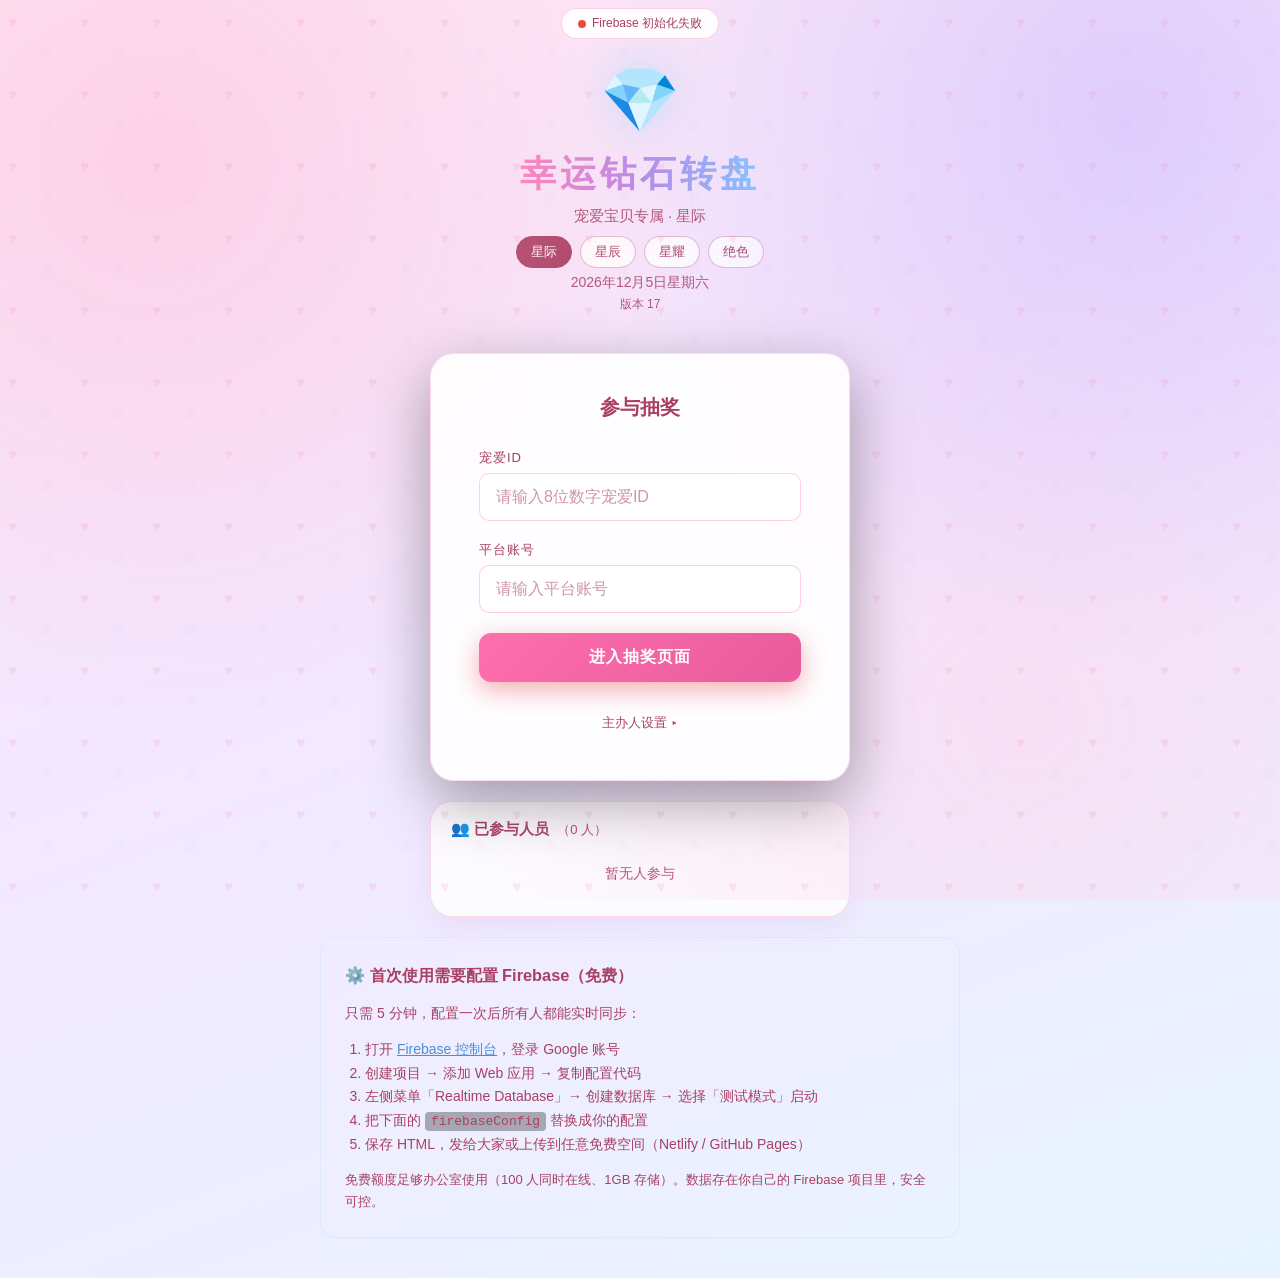
==== commit 783b64a8: "恢复今天的功能并去掉入口弹窗" ====
--- a/index.html
+++ b/index.html
@@ -1,14 +1,18 @@
 <!DOCTYPE html>
-<html lang="zh-CN" class="booting">
+<html lang="zh-CN">
 <head>
 <meta charset="UTF-8">
-<meta name="viewport" content="width=device-width, initial-scale=1">
+<meta name="viewport" content="width=device-width, initial-scale=1.0, viewport-fit=cover">
+<meta name="apple-mobile-web-app-capable" content="yes">
 <meta http-equiv="Cache-Control" content="no-cache, no-store, must-revalidate">
 <meta http-equiv="Pragma" content="no-cache">
 <meta http-equiv="Expires" content="0">
 <!-- ios-refresh-2142 -->
 <title>幸运钻石转盘 · 云端同步版</title>
-<style id="appCss" media="not all">
+<!-- Firebase SDK (compat 方便单文件使用) -->
+<script src="https://www.gstatic.com/firebasejs/10.12.2/firebase-app-compat.js"></script>
+<script src="https://www.gstatic.com/firebasejs/10.12.2/firebase-database-compat.js"></script>
+<style>
   :root {
     --blue-deep: #5c3d78;
     --blue-main: #7a4e9a;
@@ -29,9 +33,32 @@
     background: linear-gradient(160deg, #ffe9f6 0%, #f3e7ff 45%, #e7f4ff 100%);
     min-height: 100vh;
     color: var(--white);
+    overflow-x: hidden;
+  }
+
+  body::before {
+    content: "";
+    position: fixed;
+    inset: 0;
+    background-image: 
+      radial-gradient(circle at 12% 18%, rgba(255,182,214,0.45) 0%, transparent 42%),
+      radial-gradient(circle at 88% 12%, rgba(186,164,255,0.4) 0%, transparent 40%),
+      radial-gradient(circle at 80% 80%, rgba(255,214,236,0.55) 0%, transparent 46%);
+    pointer-events: none;
+    z-index: 0;
+  }
+
+  .diamond-pattern {
+    position: fixed;
+    inset: 0;
+    background-image: url("data:image/svg+xml,%3Csvg width='72' height='72' viewBox='0 0 72 72' xmlns='http://www.w3.org/2000/svg'%3E%3Ctext x='8' y='28' font-size='16' fill='rgba(255,140,190,0.18)'%3E%E2%99%A5%3C/text%3E%3Ctext x='40' y='58' font-size='14' fill='rgba(160,130,230,0.16)'%3E%E2%98%86%3C/text%3E%3C/svg%3E");
+    pointer-events: none;
+    z-index: 0;
   }
 
   .container {
+    position: relative;
+    z-index: 1;
     max-width: 1100px;
     margin: 0 auto;
     padding: 20px;
@@ -39,6 +66,8 @@
 
   /* 连接状态 */
   .sync-status {
+    position: relative;
+    z-index: 2;
     width: fit-content;
     margin: 8px auto 4px;
     background: rgba(255,255,255,0.92);
@@ -60,8 +89,12 @@
 
   /* ===== 入口页 ===== */
   #entryPage {
-    display: block;
-    padding: 12px 16px 48px;
+    display: flex;
+    flex-direction: column;
+    align-items: center;
+    justify-content: center;
+    min-height: calc(100vh - 52px);
+    padding: 20px;
   }
 
   .logo-area {
@@ -71,14 +104,22 @@
 
   .logo-icon {
     font-size: 64px;
-    margin-top: 8px;
+    filter: drop-shadow(0 0 20px rgba(168,213,255,0.6));
+    animation: float 3s ease-in-out infinite;
+  }
+
+  @keyframes float {
+    0%, 100% { transform: translateY(0); }
+    50% { transform: translateY(-12px); }
   }
 
   .logo-area h1 {
     font-size: 36px;
     font-weight: 700;
     letter-spacing: 4px;
-    color: #b388eb;
+    background: linear-gradient(90deg, #ff7eb6, #b388eb, #7ec8ff);
+    -webkit-background-clip: text;
+    -webkit-text-fill-color: transparent;
     margin-top: 12px;
   }
 
@@ -90,13 +131,13 @@
   }
 
   .entry-card {
-    background: #fff;
+    background: rgba(255,255,255,0.9);
+    backdrop-filter: blur(16px);
     border: 1px solid rgba(255,170,210,0.4);
     border-radius: 24px;
     padding: 40px 48px;
     width: 100%;
     max-width: 420px;
-    margin: 0 auto 16px;
     box-shadow: 0 20px 60px rgba(0,0,0,0.35);
   }
 
@@ -164,7 +205,12 @@
     box-shadow: 0 8px 24px rgba(230,57,70,0.4);
   }
 
-  .btn-primary:active { opacity: 0.9; }
+  .btn-primary:hover {
+    transform: translateY(-2px);
+    box-shadow: 0 12px 28px rgba(230,57,70,0.55);
+  }
+
+  .btn-primary:active { transform: translateY(0); }
 
   .btn-secondary {
     background: rgba(255,255,255,0.1);
@@ -313,7 +359,7 @@
     border-left: 18px solid transparent;
     border-right: 18px solid transparent;
     border-top: 36px solid #ff6fae;
-    filter: none;
+    filter: drop-shadow(0 4px 8px rgba(0,0,0,0.4));
     z-index: 10;
   }
 
@@ -342,7 +388,8 @@
   }
 
   .spin-btn:hover:not(:disabled) {
-    transform: none;
+    transform: translateY(-3px) scale(1.03);
+    box-shadow: 0 14px 36px rgba(230,57,70,0.65);
   }
 
   .spin-btn:disabled {
@@ -657,16 +704,17 @@
 
   .modal-overlay {
     display: none;
-  }
-
-  .modal-overlay.show {
-    display: flex;
     position: fixed;
     inset: 0;
     background: rgba(5,15,40,0.85);
-    z-index: 50;
+    z-index: 9999;
     align-items: center;
     justify-content: center;
+    backdrop-filter: blur(6px);
+  }
+
+  .modal-overlay.show {
+    display: flex;
   }
 
   .entry-popup {
@@ -700,6 +748,22 @@
     overflow: hidden;
   }
 
+  .modal.win-modal::before {
+    content: "";
+    position: absolute;
+    top: -50%;
+    left: -50%;
+    width: 200%;
+    height: 200%;
+    background: radial-gradient(circle, rgba(255,215,0,0.12) 0%, transparent 60%);
+    animation: pulse 2s ease-in-out infinite;
+  }
+
+  @keyframes pulse {
+    0%, 100% { opacity: 0.6; }
+    50% { opacity: 1; }
+  }
+
   .modal h2 {
     font-size: 26px;
     margin-bottom: 16px;
@@ -949,22 +1013,25 @@
   }
 
   .toast {
-    display: none;
-  }
-
-  .toast.show {
-    display: block;
     position: fixed;
     bottom: 40px;
     left: 50%;
-    transform: translateX(-50%);
+    transform: translateX(-50%) translateY(100px);
     background: #5a3d6e;
     border: 1px solid #ff8ec8;
     color: #fff;
     padding: 12px 28px;
     border-radius: 30px;
     font-size: 14px;
-    z-index: 60;
+    z-index: 2000;
+    opacity: 0;
+    transition: all 0.35s;
+    pointer-events: none;
+  }
+
+  .toast.show {
+    transform: translateX(-50%) translateY(0);
+    opacity: 1;
   }
 
   /* 设置页提示 */
@@ -1001,37 +1068,9 @@
   .dept-chip.on { background:#A94064; color:#fff; border-color:#A94064; }
   .dept-note { font-size:13px; color:#A94064; text-align:center; margin:4px 0 8px; }
 </style>
-<style>
-  html.booting body { margin: 0; padding: 16px; font-family: sans-serif; background: #fff7fb; color: #A94064; }
-  html.booting #lotteryPage,
-  html.booting #adminPage,
-  html.booting .modal-overlay,
-  html.booting .toast,
-  html.booting #setupHint,
-  html.booting #closedCard { display: none; }
-  html.booting #entryPage { display: block; max-width: 420px; margin: 0 auto; }
-  html.booting #joinCard input {
-    display: block;
-    width: 100%;
-    box-sizing: border-box;
-    font-size: 18px;
-    padding: 14px;
-    margin: 8px 0 14px;
-    color: #222;
-    background: #fff;
-    border: 1px solid #ccc;
-    border-radius: 8px;
-  }
-  html.booting #joinCard button,
-  html.booting .dept-chip {
-    font-size: 18px;
-    padding: 14px 20px;
-    margin-top: 8px;
-  }
-  html.booting #joinCard .btn-primary { width: 100%; }
-</style>
 </head>
 <body>
+<div class="diamond-pattern"></div>
 
 <!-- 同步状态指示 -->
 <div class="sync-status" id="syncStatus">
@@ -1047,7 +1086,7 @@
     <p>宠爱宝贝专属 · <span id="deptLabel">星际</span></p>
     <div class="dept-switch"></div>
     <p id="entryDate" style="margin-top:6px;font-size:14px;color:#A94064;"></p>
-    <p style="margin-top:4px;font-size:16px;color:#A94064;">版本 16</p>
+    <p style="margin-top:4px;font-size:12px;color:#A94064;">版本 17</p>
   </div>
 
   <!-- 未开放提示 -->
@@ -1066,13 +1105,13 @@
     <h2>参与抽奖</h2>
     <div class="form-group">
       <label>宠爱ID</label>
-      <input type="text" id="inputId" placeholder="请输入8位数字宠爱ID" maxlength="8" autocomplete="off">
+      <input type="text" id="inputId" inputmode="numeric" pattern="[0-9]{8}" placeholder="请输入8位数字宠爱ID" maxlength="8" autocomplete="off">
     </div>
     <div class="form-group">
       <label>平台账号</label>
       <input type="text" id="inputName" placeholder="请输入平台账号" maxlength="30" autocomplete="off">
     </div>
-    <button type="button" class="btn btn-primary" onclick="joinLottery()">进入抽奖页面</button>
+    <button class="btn btn-primary" onclick="joinLottery()">进入抽奖页面</button>
     <div class="admin-link">
       <button type="button" onclick="showPasswordModal()">主办人设置 ▸</button>
     </div>
@@ -1196,7 +1235,6 @@
     <button class="tab-btn" onclick="switchTab('prizes')">奖品管理</button>
     <button class="tab-btn" onclick="switchTab('winners')">抽奖与中奖</button>
     <button class="tab-btn" onclick="switchTab('settings')">转盘系统设置</button>
-    <button class="tab-btn" onclick="switchTab('popup')">弹窗设置</button>
     <button class="tab-btn" onclick="switchTab('checkins')">签到记录</button>
     <button class="tab-btn" onclick="switchTab('checkinSettings')">签到系统设置</button>
     <button class="tab-btn" onclick="switchTab('stars')">集星记录审核</button>
@@ -1413,32 +1451,6 @@
       </div>
     </div>
   </div>
-
-  <div id="tab-popup" class="tab-content">
-    <div class="panel-card" style="max-width:520px;">
-      <h3>入口弹窗</h3>
-      <p style="font-size:13px; color:#A94064; margin-bottom:12px;">只作用于当前入口。会员打开这个入口时弹出。改完要点保存。</p>
-      <div class="form-group">
-        <label>弹窗文案</label>
-        <textarea id="settingPopupText" rows="3" style="width:100%; min-height:80px; padding:10px; border-radius:8px; border:1px solid rgba(255,170,210,0.5); background:#fff; color:#A94064; font-size:14px;">欢迎进入「{入口}」宠爱转盘，请确认当前转盘入口是正确的。</textarea>
-        <p style="font-size:12px; color:#A94064; margin-top:6px;">{入口} 会自动换成当前名字，例如星辰、星耀。</p>
-      </div>
-      <div class="form-group">
-        <label>弹窗背景色</label>
-        <input type="color" id="settingPopupColor" value="#fff7fb">
-      </div>
-      <div class="form-group">
-        <label>弹窗背景图</label>
-        <input type="file" id="settingPopupBg" accept="image/*" onchange="handlePopupBg(event)">
-        <img id="settingPopupPreview" alt="" style="display:none; width:100%; max-height:160px; object-fit:cover; border-radius:12px; margin-top:8px;">
-        <button type="button" class="btn btn-secondary btn-sm" style="margin-top:8px;" onclick="clearPopupBg()">清除背景图</button>
-      </div>
-      <div style="display:flex; gap:10px; flex-wrap:wrap;">
-        <button class="btn btn-primary btn-sm" onclick="saveSettings()">💾 保存弹窗到云端</button>
-        <button type="button" class="btn btn-secondary btn-sm" onclick="previewEntryPopup()">预览弹窗</button>
-      </div>
-    </div>
-  </div>
 </div>
 
 <!-- 密码弹窗 -->
@@ -1598,7 +1610,7 @@
   document.querySelectorAll('.dept-switch').forEach(box => {
     box.innerHTML = DEPT_LIST.map(item => {
       const on = item.key === d.key ? ' on' : '';
-      return `<button type="button" class="dept-chip${on}" onclick="location.href='${deptUrl(item)}'">${item.name}</button>`;
+      return `<a class="dept-chip${on}" href="${deptUrl(item)}">${item.name}</a>`;
     }).join('');
   });
   const box = document.getElementById('deptLinks');
@@ -1874,59 +1886,8 @@
   return true;
 }
 
-function enableAppCss() {
-  const css = document.getElementById('appCss');
-  if (css) css.media = 'all';
-  document.documentElement.classList.remove('booting');
-}
-
-function bootFirebase() {
-  if (window.firebase && isFirebaseReady) return Promise.resolve();
-  if (window._bootPromise) return window._bootPromise;
-  window._bootPromise = new Promise((resolve, reject) => {
-    function waitReady() {
-      const start = Date.now();
-      (function tick() {
-        if (window._sessionTried || Date.now() - start > 8000) resolve();
-        else setTimeout(tick, 50);
-      })();
-    }
-    function loadDb() {
-      const b = document.createElement('script');
-      b.src = 'https://www.gstatic.com/firebasejs/10.12.2/firebase-database-compat.js';
-      b.onload = function () { initFirebase(); waitReady(); };
-      b.onerror = reject;
-      document.head.appendChild(b);
-    }
-    if (window.firebase) { loadDb(); return; }
-    const a = document.createElement('script');
-    a.src = 'https://www.gstatic.com/firebasejs/10.12.2/firebase-app-compat.js';
-    a.onload = loadDb;
-    a.onerror = reject;
-    document.head.appendChild(a);
-  });
-  return window._bootPromise;
-}
-
 /* ==================== 入口 ==================== */
 function joinLottery() {
-  if (window._firebaseBooted !== 'yes') {
-    if (window._firebaseBooted === 'pending') return;
-    window._firebaseBooted = 'pending';
-    const btn = document.querySelector('#joinCard button.btn-primary');
-    if (btn) btn.textContent = '连接中...';
-    bootFirebase().then(() => {
-      window._firebaseBooted = 'yes';
-      if (btn) btn.textContent = '进入抽奖页面';
-      enableAppCss();
-      joinLottery();
-    }).catch(() => {
-      window._firebaseBooted = '';
-      if (btn) btn.textContent = '进入抽奖页面';
-      alert('连接失败，请重试');
-    });
-    return;
-  }
   if (!isLotteryOpen()) {
     showToast('抽奖尚未开启，请等待开放时间');
     updateEntryUI();
@@ -2046,8 +2007,7 @@
 }
 
 function showPage(page) {
-  if (page !== 'entry') enableAppCss();
-  document.getElementById('entryPage').style.display = page === 'entry' ? 'block' : 'none';
+  document.getElementById('entryPage').style.display = page === 'entry' ? 'flex' : 'none';
   document.getElementById('lotteryPage').style.display = page === 'lottery' ? 'block' : 'none';
   document.getElementById('adminPage').style.display = page === 'admin' ? 'block' : 'none';
   if (page === 'entry') {
@@ -3232,13 +3192,10 @@
 
 /* ==================== 管理后台 ==================== */
 function showPasswordModal() {
-  enableAppCss();
-  bootFirebase().then(() => {
-    closeEntryPopup();
-    document.getElementById('adminPasswordInput').value = '';
-    document.getElementById('passwordModal').classList.add('show');
-    setTimeout(() => document.getElementById('adminPasswordInput').focus(), 100);
-  });
+  closeEntryPopup();
+  document.getElementById('adminPasswordInput').value = '';
+  document.getElementById('passwordModal').classList.add('show');
+  setTimeout(() => document.getElementById('adminPasswordInput').focus(), 100);
 }
 
 function closePasswordModal() {
@@ -3969,7 +3926,9 @@
 }
 
 function showEntryPopup() {}
+
 function previewEntryPopup() {}
+
 function closeEntryPopup() {}
 
 function handlePopupBg(e) {
@@ -4265,7 +4224,8 @@
   }
 });
 
-// 启动。先不要连云端，避免手机一打开就点不到输入框。
+// 启动
+initFirebase();
 paintDept();
 
 // 每 30 秒检查一次是否到了开放时间（自动切换界面）
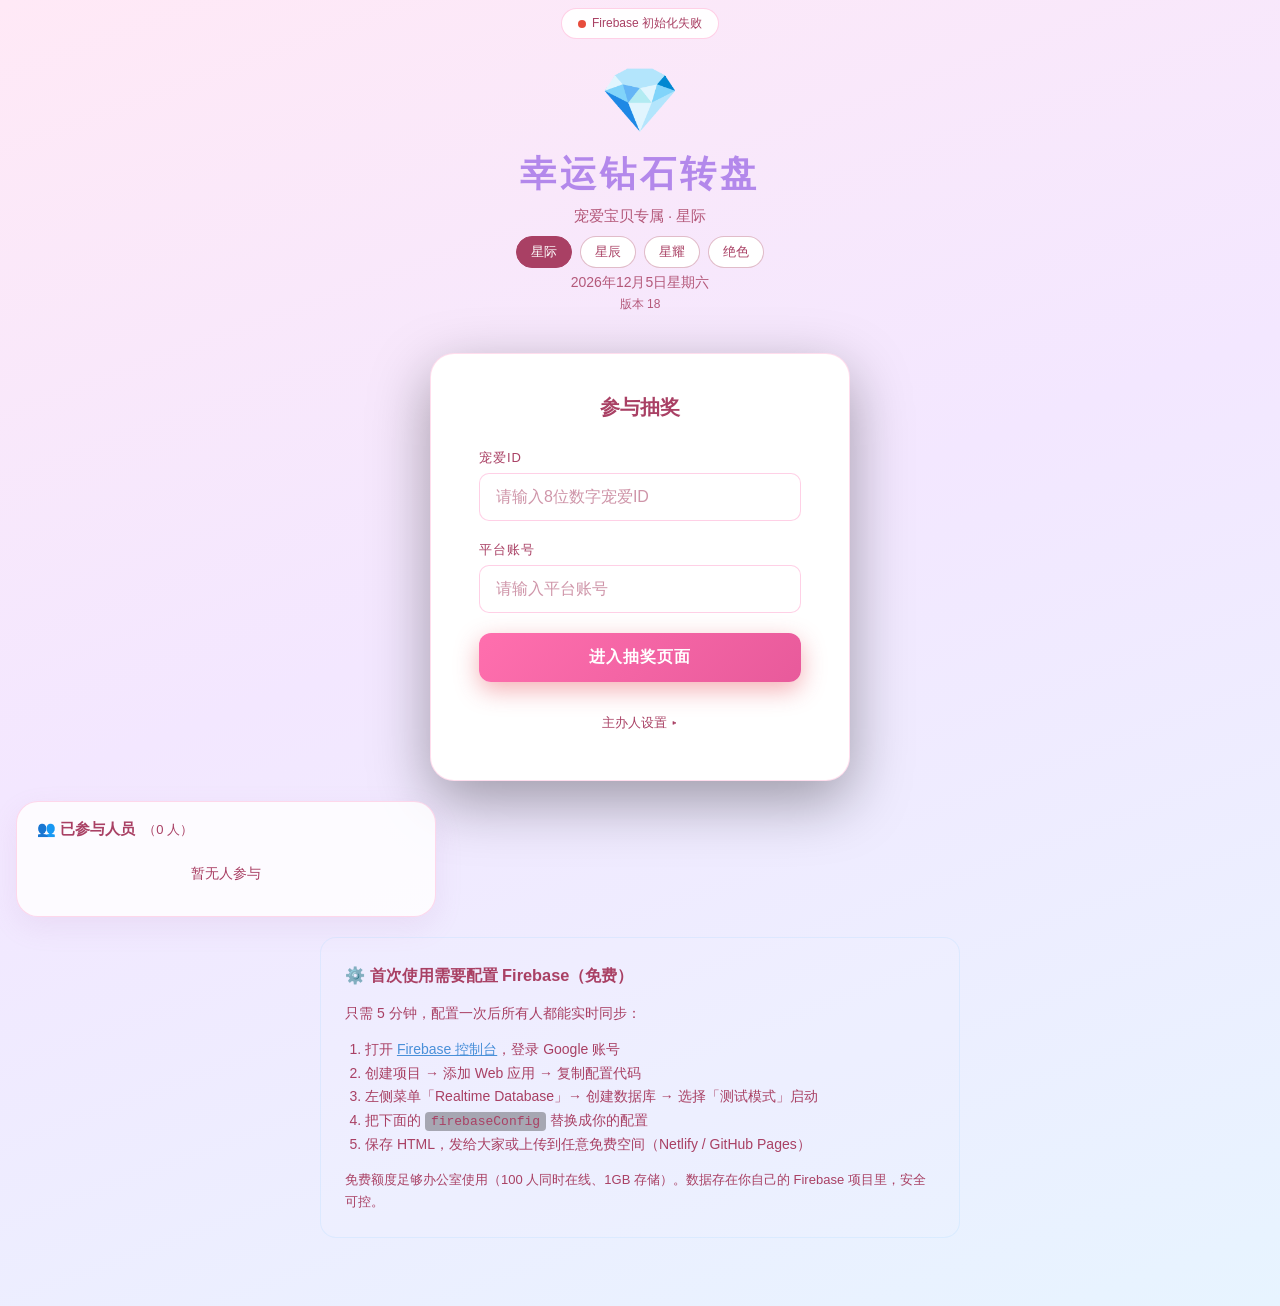
==== commit 444c6ed5: "保留功能并去掉挡住手机点击的装饰层" ====
--- a/index.html
+++ b/index.html
@@ -33,32 +33,9 @@
     background: linear-gradient(160deg, #ffe9f6 0%, #f3e7ff 45%, #e7f4ff 100%);
     min-height: 100vh;
     color: var(--white);
-    overflow-x: hidden;
-  }
-
-  body::before {
-    content: "";
-    position: fixed;
-    inset: 0;
-    background-image: 
-      radial-gradient(circle at 12% 18%, rgba(255,182,214,0.45) 0%, transparent 42%),
-      radial-gradient(circle at 88% 12%, rgba(186,164,255,0.4) 0%, transparent 40%),
-      radial-gradient(circle at 80% 80%, rgba(255,214,236,0.55) 0%, transparent 46%);
-    pointer-events: none;
-    z-index: 0;
-  }
-
-  .diamond-pattern {
-    position: fixed;
-    inset: 0;
-    background-image: url("data:image/svg+xml,%3Csvg width='72' height='72' viewBox='0 0 72 72' xmlns='http://www.w3.org/2000/svg'%3E%3Ctext x='8' y='28' font-size='16' fill='rgba(255,140,190,0.18)'%3E%E2%99%A5%3C/text%3E%3Ctext x='40' y='58' font-size='14' fill='rgba(160,130,230,0.16)'%3E%E2%98%86%3C/text%3E%3C/svg%3E");
-    pointer-events: none;
-    z-index: 0;
   }
 
   .container {
-    position: relative;
-    z-index: 1;
     max-width: 1100px;
     margin: 0 auto;
     padding: 20px;
@@ -66,8 +43,6 @@
 
   /* 连接状态 */
   .sync-status {
-    position: relative;
-    z-index: 2;
     width: fit-content;
     margin: 8px auto 4px;
     background: rgba(255,255,255,0.92);
@@ -89,12 +64,8 @@
 
   /* ===== 入口页 ===== */
   #entryPage {
-    display: flex;
-    flex-direction: column;
-    align-items: center;
-    justify-content: center;
-    min-height: calc(100vh - 52px);
-    padding: 20px;
+    display: block;
+    padding: 12px 16px 48px;
   }
 
   .logo-area {
@@ -104,22 +75,14 @@
 
   .logo-icon {
     font-size: 64px;
-    filter: drop-shadow(0 0 20px rgba(168,213,255,0.6));
-    animation: float 3s ease-in-out infinite;
-  }
-
-  @keyframes float {
-    0%, 100% { transform: translateY(0); }
-    50% { transform: translateY(-12px); }
+    margin-top: 8px;
   }
 
   .logo-area h1 {
     font-size: 36px;
     font-weight: 700;
     letter-spacing: 4px;
-    background: linear-gradient(90deg, #ff7eb6, #b388eb, #7ec8ff);
-    -webkit-background-clip: text;
-    -webkit-text-fill-color: transparent;
+    color: #b388eb;
     margin-top: 12px;
   }
 
@@ -131,13 +94,13 @@
   }
 
   .entry-card {
-    background: rgba(255,255,255,0.9);
-    backdrop-filter: blur(16px);
+    background: #fff;
     border: 1px solid rgba(255,170,210,0.4);
     border-radius: 24px;
     padding: 40px 48px;
     width: 100%;
     max-width: 420px;
+    margin: 0 auto 16px;
     box-shadow: 0 20px 60px rgba(0,0,0,0.35);
   }
 
@@ -205,12 +168,7 @@
     box-shadow: 0 8px 24px rgba(230,57,70,0.4);
   }
 
-  .btn-primary:hover {
-    transform: translateY(-2px);
-    box-shadow: 0 12px 28px rgba(230,57,70,0.55);
-  }
-
-  .btn-primary:active { transform: translateY(0); }
+  .btn-primary:active { opacity: 0.9; }
 
   .btn-secondary {
     background: rgba(255,255,255,0.1);
@@ -388,8 +346,7 @@
   }
 
   .spin-btn:hover:not(:disabled) {
-    transform: translateY(-3px) scale(1.03);
-    box-shadow: 0 14px 36px rgba(230,57,70,0.65);
+    transform: none;
   }
 
   .spin-btn:disabled {
@@ -704,17 +661,16 @@
 
   .modal-overlay {
     display: none;
+  }
+
+  .modal-overlay.show {
+    display: flex;
     position: fixed;
     inset: 0;
     background: rgba(5,15,40,0.85);
-    z-index: 9999;
+    z-index: 50;
     align-items: center;
     justify-content: center;
-    backdrop-filter: blur(6px);
-  }
-
-  .modal-overlay.show {
-    display: flex;
   }
 
   .entry-popup {
@@ -1070,7 +1026,6 @@
 </style>
 </head>
 <body>
-<div class="diamond-pattern"></div>
 
 <!-- 同步状态指示 -->
 <div class="sync-status" id="syncStatus">
@@ -1086,7 +1041,7 @@
     <p>宠爱宝贝专属 · <span id="deptLabel">星际</span></p>
     <div class="dept-switch"></div>
     <p id="entryDate" style="margin-top:6px;font-size:14px;color:#A94064;"></p>
-    <p style="margin-top:4px;font-size:12px;color:#A94064;">版本 17</p>
+    <p style="margin-top:4px;font-size:12px;color:#A94064;">版本 18</p>
   </div>
 
   <!-- 未开放提示 -->
@@ -2007,7 +1962,7 @@
 }
 
 function showPage(page) {
-  document.getElementById('entryPage').style.display = page === 'entry' ? 'flex' : 'none';
+  document.getElementById('entryPage').style.display = page === 'entry' ? 'block' : 'none';
   document.getElementById('lotteryPage').style.display = page === 'lottery' ? 'block' : 'none';
   document.getElementById('adminPage').style.display = page === 'admin' ? 'block' : 'none';
   if (page === 'entry') {
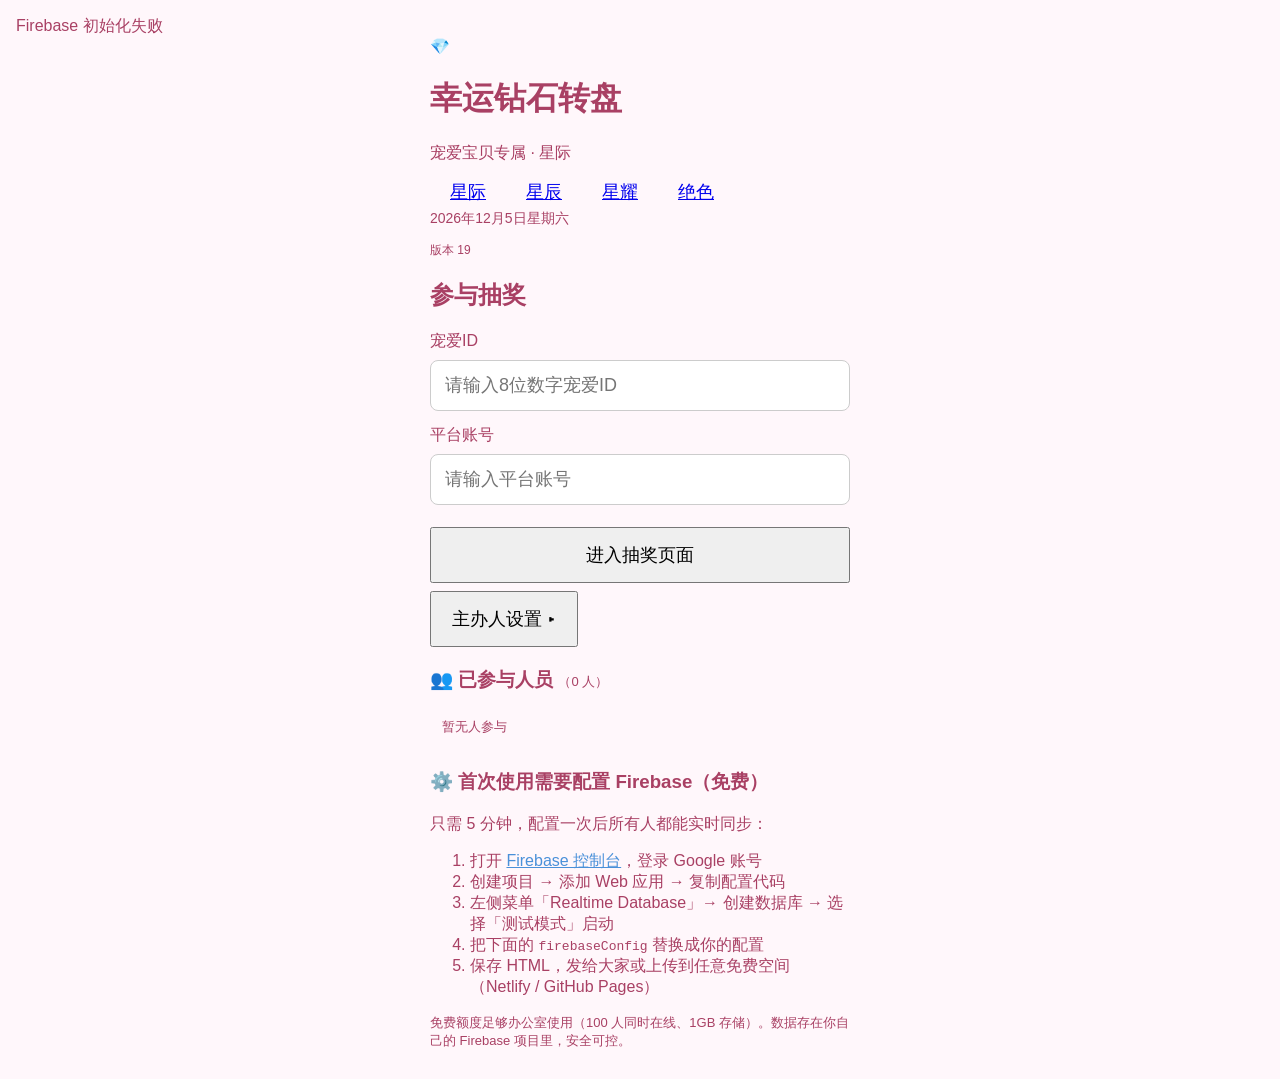
==== commit 720db326: "进入页改回可输入的简单画面" ====
--- a/index.html
+++ b/index.html
@@ -1,18 +1,14 @@
 <!DOCTYPE html>
-<html lang="zh-CN">
+<html lang="zh-CN" class="booting">
 <head>
 <meta charset="UTF-8">
-<meta name="viewport" content="width=device-width, initial-scale=1.0, viewport-fit=cover">
-<meta name="apple-mobile-web-app-capable" content="yes">
+<meta name="viewport" content="width=device-width, initial-scale=1">
 <meta http-equiv="Cache-Control" content="no-cache, no-store, must-revalidate">
 <meta http-equiv="Pragma" content="no-cache">
 <meta http-equiv="Expires" content="0">
 <!-- ios-refresh-2142 -->
 <title>幸运钻石转盘 · 云端同步版</title>
-<!-- Firebase SDK (compat 方便单文件使用) -->
-<script src="https://www.gstatic.com/firebasejs/10.12.2/firebase-app-compat.js"></script>
-<script src="https://www.gstatic.com/firebasejs/10.12.2/firebase-database-compat.js"></script>
-<style>
+<style id="appCss" media="not all">
   :root {
     --blue-deep: #5c3d78;
     --blue-main: #7a4e9a;
@@ -1024,6 +1020,32 @@
   .dept-chip.on { background:#A94064; color:#fff; border-color:#A94064; }
   .dept-note { font-size:13px; color:#A94064; text-align:center; margin:4px 0 8px; }
 </style>
+<style>
+  html.booting body { margin: 0; padding: 16px; font-family: sans-serif; background: #fff7fb; color: #A94064; }
+  html.booting #lotteryPage,
+  html.booting #adminPage,
+  html.booting .modal-overlay,
+  html.booting .toast,
+  html.booting #setupHint { display: none; }
+  html.booting #entryPage { display: block; max-width: 420px; margin: 0 auto; }
+  html.booting #joinCard input,
+  html.booting #closedCard input,
+  html.booting #passwordModal input {
+    display: block;
+    width: 100%;
+    box-sizing: border-box;
+    font-size: 18px;
+    padding: 14px;
+    margin: 8px 0 14px;
+    color: #222;
+    background: #fff;
+    border: 1px solid #ccc;
+    border-radius: 8px;
+  }
+  html.booting #joinCard button,
+  html.booting .dept-chip { font-size: 18px; padding: 14px 20px; margin-top: 8px; }
+  html.booting #joinCard .btn-primary { width: 100%; }
+</style>
 </head>
 <body>
 
@@ -1041,7 +1063,7 @@
     <p>宠爱宝贝专属 · <span id="deptLabel">星际</span></p>
     <div class="dept-switch"></div>
     <p id="entryDate" style="margin-top:6px;font-size:14px;color:#A94064;"></p>
-    <p style="margin-top:4px;font-size:12px;color:#A94064;">版本 18</p>
+    <p style="margin-top:4px;font-size:12px;color:#A94064;">版本 19</p>
   </div>
 
   <!-- 未开放提示 -->
@@ -1450,6 +1472,8 @@
 
 <div class="toast" id="toast"></div>
 
+<script src="https://www.gstatic.com/firebasejs/10.12.2/firebase-app-compat.js"></script>
+<script src="https://www.gstatic.com/firebasejs/10.12.2/firebase-database-compat.js"></script>
 <script>
 /* ============================================================
    【重要】请把下面的 firebaseConfig 替换成你自己的配置
@@ -1961,7 +1985,14 @@
   }
 }
 
+function enableAppCss(on) {
+  const css = document.getElementById('appCss');
+  if (css) css.media = on ? 'all' : 'not all';
+  document.documentElement.classList.toggle('booting', !on);
+}
+
 function showPage(page) {
+  enableAppCss(page !== 'entry');
   document.getElementById('entryPage').style.display = page === 'entry' ? 'block' : 'none';
   document.getElementById('lotteryPage').style.display = page === 'lottery' ? 'block' : 'none';
   document.getElementById('adminPage').style.display = page === 'admin' ? 'block' : 'none';
@@ -3147,6 +3178,7 @@
 
 /* ==================== 管理后台 ==================== */
 function showPasswordModal() {
+  enableAppCss(true);
   closeEntryPopup();
   document.getElementById('adminPasswordInput').value = '';
   document.getElementById('passwordModal').classList.add('show');
@@ -3155,6 +3187,7 @@
 
 function closePasswordModal() {
   document.getElementById('passwordModal').classList.remove('show');
+  if (document.getElementById('entryPage').style.display !== 'none') enableAppCss(false);
 }
 
 function verifyAdmin() {
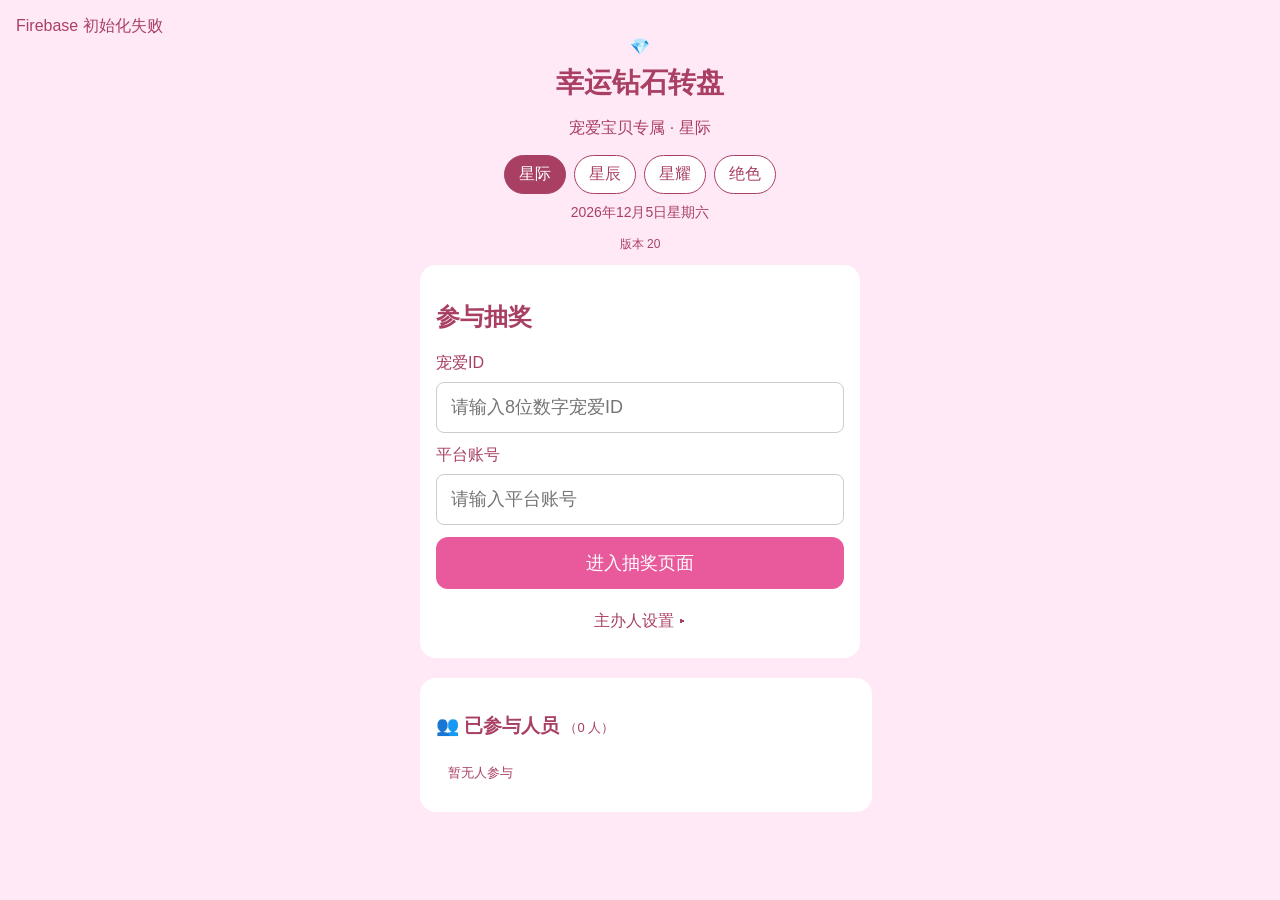
==== commit 76e841a6: "进入页不再加载会挡住点击的样式" ====
--- a/index.html
+++ b/index.html
@@ -1,1050 +1,37 @@
 <!DOCTYPE html>
-<html lang="zh-CN" class="booting">
+<html lang="zh-CN" >
 <head>
 <meta charset="UTF-8">
-<meta name="viewport" content="width=device-width, initial-scale=1">
+<meta name="viewport" content="width=device-width, initial-scale=1, maximum-scale=1">
 <meta http-equiv="Cache-Control" content="no-cache, no-store, must-revalidate">
 <meta http-equiv="Pragma" content="no-cache">
 <meta http-equiv="Expires" content="0">
 <!-- ios-refresh-2142 -->
 <title>幸运钻石转盘 · 云端同步版</title>
-<style id="appCss" media="not all">
-  :root {
-    --blue-deep: #5c3d78;
-    --blue-main: #7a4e9a;
-    --blue-light: #c9a6e8;
-    --blue-sky: #ff8ec8;
-    --white: #A94064;
-    --off-white: #fff7fc;
-    --red: #ff6fae;
-    --red-dark: #e85a9b;
-    --gold: #f2b94b;
-    --diamond: #A94064;
-  }
-
-  * { margin: 0; padding: 0; box-sizing: border-box; }
-
-  body {
-    font-family: "Microsoft YaHei", "PingFang SC", "Noto Sans SC", sans-serif;
-    background: linear-gradient(160deg, #ffe9f6 0%, #f3e7ff 45%, #e7f4ff 100%);
-    min-height: 100vh;
-    color: var(--white);
-  }
-
-  .container {
-    max-width: 1100px;
-    margin: 0 auto;
-    padding: 20px;
-  }
-
-  /* 连接状态 */
-  .sync-status {
-    width: fit-content;
-    margin: 8px auto 4px;
-    background: rgba(255,255,255,0.92);
-    border: 1px solid rgba(255,170,210,0.55);
-    color: #A94064;
-    border-radius: 20px;
-    padding: 6px 16px;
-    font-size: 12px;
-    display: flex;
-    align-items: center;
-    gap: 6px;
-  }
-  .sync-status .dot {
-    width: 8px; height: 8px; border-radius: 50%;
-    background: #6c757d;
-  }
-  .sync-status.connected .dot { background: #2ecc71; box-shadow: 0 0 6px #2ecc71; }
-  .sync-status.error .dot { background: #e74c3c; }
-
-  /* ===== 入口页 ===== */
-  #entryPage {
-    display: block;
-    padding: 12px 16px 48px;
-  }
-
-  .logo-area {
-    text-align: center;
-    margin-bottom: 40px;
-  }
-
-  .logo-icon {
-    font-size: 64px;
-    margin-top: 8px;
-  }
-
-  .logo-area h1 {
-    font-size: 36px;
-    font-weight: 700;
-    letter-spacing: 4px;
-    color: #b388eb;
-    margin-top: 12px;
-  }
-
-  .logo-area p {
-    color: var(--diamond);
-    margin-top: 8px;
-    font-size: 15px;
-    opacity: 0.85;
-  }
-
-  .entry-card {
-    background: #fff;
-    border: 1px solid rgba(255,170,210,0.4);
-    border-radius: 24px;
-    padding: 40px 48px;
-    width: 100%;
-    max-width: 420px;
-    margin: 0 auto 16px;
-    box-shadow: 0 20px 60px rgba(0,0,0,0.35);
-  }
-
-  .entry-card h2 {
-    text-align: center;
-    font-size: 20px;
-    margin-bottom: 28px;
-    color: var(--diamond);
-  }
-
-  .form-group {
-    margin-bottom: 20px;
-  }
-
-  .form-group label {
-    display: block;
-    font-size: 13px;
-    color: var(--diamond);
-    margin-bottom: 6px;
-    letter-spacing: 1px;
-  }
-
-  .form-group input {
-    width: 100%;
-    padding: 14px 16px;
-    border: 1px solid rgba(255,170,210,0.55);
-    border-radius: 10px;
-    background: #fff;
-    color: #A94064;
-    font-size: 16px;
-    outline: none;
-    transition: border-color 0.25s, box-shadow 0.25s;
-  }
-
-  .form-group input:focus {
-    border-color: var(--blue-sky);
-    box-shadow: 0 0 0 3px rgba(74,144,217,0.25);
-  }
-
-  .form-group input::placeholder,
-  textarea::placeholder {
-    color: #A94064;
-    opacity: 0.55;
-  }
-
-  .btn {
-    display: inline-flex;
-    align-items: center;
-    justify-content: center;
-    gap: 8px;
-    padding: 14px 28px;
-    border: none;
-    border-radius: 12px;
-    font-size: 16px;
-    font-weight: 600;
-    cursor: pointer;
-    transition: all 0.25s;
-    letter-spacing: 1px;
-  }
-
-  .btn-primary {
-    width: 100%;
-    background: linear-gradient(135deg, var(--red) 0%, var(--red-dark) 100%);
-    color: white;
-    box-shadow: 0 8px 24px rgba(230,57,70,0.4);
-  }
-
-  .btn-primary:active { opacity: 0.9; }
-
-  .btn-secondary {
-    background: rgba(255,255,255,0.1);
-    color: var(--diamond);
-    border: 1px solid rgba(168,213,255,0.3);
-  }
-
-  .btn-secondary:hover {
-    background: rgba(255,255,255,0.18);
-  }
-
-  button.btn.btn-pending,
-  button.btn.btn-pending:disabled {
-    -webkit-appearance: none;
-    appearance: none;
-    background: #D8BFD8 !important;
-    background-color: #D8BFD8 !important;
-    color: #A94064 !important;
-    -webkit-text-fill-color: #A94064;
-    border: 1px solid #D8BFD8 !important;
-    opacity: 1 !important;
-    cursor: default;
-  }
-
-  .admin-link {
-    text-align: center;
-    margin-top: 24px;
-  }
-
-  .admin-link a,
-  .admin-link button {
-    color: #A94064;
-    font-size: 13px;
-    text-decoration: none;
-    cursor: pointer;
-    background: none;
-    border: none;
-    padding: 8px 12px;
-  }
-
-  .admin-link a:hover { color: var(--diamond); }
-
-  /* ===== 主抽奖页 ===== */
-  #lotteryPage { display: none; }
-
-  .top-bar {
-    display: flex;
-    justify-content: space-between;
-    align-items: center;
-    padding: 16px 0;
-    margin-bottom: 10px;
-  }
-
-  .top-left {
-    display: flex;
-    flex-direction: column;
-    align-items: flex-start;
-    gap: 8px;
-  }
-
-  .user-badge {
-    background: rgba(255,255,255,0.92);
-    border: 1px solid rgba(255,170,210,0.45);
-    border-radius: 30px;
-    padding: 8px 16px;
-    font-size: 14px;
-    display: flex;
-    align-items: center;
-    gap: 8px;
-  }
-
-  .user-stars {
-    background: #fff;
-    border: 1px solid rgba(255,170,210,0.55);
-    border-radius: 30px;
-    padding: 8px 16px;
-    font-size: 14px;
-    font-weight: 700;
-    color: #A94064;
-    box-shadow: 0 6px 16px rgba(180,120,180,0.1);
-  }
-
-  .user-badge .id {
-    color: var(--diamond);
-    font-weight: 600;
-  }
-
-  .main-layout {
-    display: grid;
-    grid-template-columns: 1fr 340px;
-    gap: 28px;
-    align-items: start;
-  }
-
-  @media (max-width: 900px) {
-    .main-layout { grid-template-columns: 1fr; }
-    .side-panel { order: 2; }
-    .wheel-section { order: 1; }
-  }
-
-  .wheel-section {
-    display: flex;
-    flex-direction: column;
-    align-items: center;
-  }
-
-  .wheel-wrapper {
-    position: relative;
-    width: 420px;
-    height: 420px;
-    margin: 10px 0 12px;
-  }
-
-  @media (max-width: 500px) {
-    .wheel-wrapper { width: 300px; height: 300px; }
-    .spin-btn { font-size: 18px; padding: 14px 40px; }
-    .entry-card { padding: 28px 24px; margin: 0 12px; }
-    .logo-area h1 { font-size: 28px; letter-spacing: 2px; }
-    .container { padding: 12px; }
-    .top-bar { flex-wrap: wrap; gap: 10px; }
-    .panel-card { padding: 14px 16px; }
-    .sync-status { font-size: 11px; padding: 5px 12px; }
-  }
-
-  @media (max-width: 380px) {
-    .wheel-wrapper { width: 260px; height: 260px; }
-  }
-
-  #wheelCanvas {
-    width: 100%;
-    height: 100%;
-    border-radius: 50%;
-    box-shadow: 
-      0 0 0 10px #fff,
-      0 0 0 18px #ffd0ea,
-      0 18px 40px rgba(180, 110, 170, 0.28);
-  }
-
-  .wheel-pointer {
-    position: absolute;
-    top: -18px;
-    left: 50%;
-    transform: translateX(-50%);
-    width: 0;
-    height: 0;
-    border-left: 18px solid transparent;
-    border-right: 18px solid transparent;
-    border-top: 36px solid #ff6fae;
-    filter: drop-shadow(0 4px 8px rgba(0,0,0,0.4));
-    z-index: 10;
-  }
-
-  .wheel-pointer::after {
-    content: "";
-    position: absolute;
-    top: -36px;
-    left: -8px;
-    width: 16px;
-    height: 16px;
-    background: var(--gold);
-    border-radius: 50%;
-    border: 2px solid var(--red);
-  }
-
-  .spin-btn {
-    background: linear-gradient(135deg, #ff8ec8 0%, #c9a6ff 100%);
-    color: white;
-    font-size: 20px;
-    padding: 16px 56px;
-    border-radius: 50px;
-    box-shadow: 0 10px 30px rgba(230,57,70,0.5);
-    border: 2px solid rgba(255,255,255,0.2);
-    letter-spacing: 3px;
-    margin-top: 4px;
-  }
-
-  .spin-btn:hover:not(:disabled) {
-    transform: none;
-  }
-
-  .spin-btn:disabled {
-    opacity: 0.45;
-    cursor: not-allowed;
-    transform: none;
-  }
-
-  .spin-status {
-    margin-top: 16px;
-    font-size: 14px;
-    color: var(--diamond);
-    min-height: 22px;
-  }
-
-  .checkin-card {
-    width: 100%;
-    max-width: 420px;
-    margin: 4px 0 18px;
-    padding: 16px 16px 14px;
-  }
-
-  .checkin-head {
-    display: flex;
-    align-items: center;
-    justify-content: space-between;
-    gap: 8px;
-    margin-bottom: 10px;
-  }
-
-  .checkin-head h3 {
-    margin: 0;
-    font-size: 16px;
-  }
-
-  .checkin-streak {
-    font-size: 12px;
-    color: var(--gold);
-    font-weight: 600;
-  }
-
-  .checkin-btn {
-    width: 100%;
-    margin-bottom: 12px;
-    font-size: 16px;
-    letter-spacing: 2px;
-    padding: 12px 16px;
-    border-radius: 12px;
-    background: linear-gradient(135deg, #ff8ec8 0%, #b388eb 100%);
-    border: 1px solid rgba(168,213,255,0.35);
-    color: #fff;
-  }
-
-  .checkin-btn.done {
-    background: rgba(16, 80, 50, 0.55);
-    border-color: rgba(80, 220, 140, 0.4);
-    color: #9dffc4;
-  }
-
-  .cal-nav {
-    display: flex;
-    align-items: center;
-    justify-content: space-between;
-    margin-bottom: 8px;
-  }
-
-  .cal-nav button {
-    background: rgba(168,213,255,0.12);
-    border: 1px solid rgba(168,213,255,0.25);
-    color: #A94064;
-    width: 32px;
-    height: 32px;
-    border-radius: 8px;
-    cursor: pointer;
-    font-size: 16px;
-  }
-
-  .cal-nav .title {
-    font-size: 14px;
-    font-weight: 600;
-    color: var(--diamond);
-  }
-
-  .cal-week {
-    display: grid;
-    grid-template-columns: repeat(7, 1fr);
-    gap: 4px;
-    margin-bottom: 4px;
-    font-size: 11px;
-    color: #A94064;
-    text-align: center;
-  }
-
-  .cal-grid {
-    display: grid;
-    grid-template-columns: repeat(7, 1fr);
-    gap: 4px;
-  }
-
-  .cal-day {
-    aspect-ratio: 1;
-    border-radius: 8px;
-    display: flex;
-    align-items: center;
-    justify-content: center;
-    font-size: 12px;
-    color: #A94064;
-    background: #fff7fc;
-    border: 1px solid transparent;
-    cursor: default;
-  }
-
-  .cal-day.empty { background: transparent; }
-
-  .cal-day.today {
-    border-color: #ff8ec8;
-    color: #A94064;
-  }
-
-  .cal-day.signed {
-    background: linear-gradient(160deg, #ffd36e 0%, #ff8ec8 100%);
-    color: #fff;
-    font-weight: 700;
-    cursor: pointer;
-    box-shadow: 0 0 0 1px rgba(255, 215, 80, 0.35);
-  }
-
-  .cal-day.signed.selected {
-    outline: 2px solid #fff;
-  }
-
-  .cal-day.future {
-    opacity: 1;
-    color: #A94064;
-  }
-
-  .star-card h3 { margin: 0 0 4px; font-size: 16px; }
-  .star-sub { font-size: 12px; color: #A94064; margin-bottom: 10px; line-height: 1.5; }
-  .star-task {
-    display: flex;
-    flex-direction: column;
-    align-items: stretch;
-    gap: 8px;
-    padding: 12px 0;
-    border-bottom: 1px solid rgba(168,213,255,0.12);
-  }
-  .star-task .meta { min-width: 0; }
-  .star-task .name {
-    font-size: 15px;
-    font-weight: 700;
-    line-height: 1.4;
-    white-space: normal;
-  }
-  .star-task .desc {
-    margin-top: 2px;
-    font-size: 12px;
-    line-height: 1.45;
-    color: #A94064;
-    white-space: normal;
-  }
-  .star-task button {
-    width: 100%;
-    padding: 10px 12px;
-    font-size: 14px;
-  }
-  .star-dots { letter-spacing: 2px; font-size: 18px; margin: 10px 0 4px; }
-  .star-bar { height: 8px; background: rgba(255,255,255,0.08); border-radius: 99px; overflow: hidden; margin: 6px 0 10px; }
-  .star-bar > span { display: block; height: 100%; background: linear-gradient(90deg,#f4d35e,#e9c46a); width: 0; }
-  .star-stage { display: flex; justify-content: space-between; align-items: center; font-size: 13px; line-height: 1.4; padding: 8px 0; gap: 8px; }
-  .star-stage button { width: auto; padding: 8px 14px; font-size: 13px; }
-
-  .cal-detail {
-    margin-top: 10px;
-    font-size: 12px;
-    line-height: 1.5;
-    color: #A94064;
-    background: rgba(255, 170, 210, 0.28);
-    border-radius: 8px;
-    padding: 8px 10px;
-  }
-
-  .side-panel {
-    display: flex;
-    flex-direction: column;
-    gap: 18px;
-  }
-
-  .panel-card {
-    background: rgba(255,255,255,0.82);
-    border: 1px solid rgba(255,170,210,0.45);
-    border-radius: 22px;
-    padding: 18px 20px;
-    box-shadow: 0 10px 28px rgba(180, 120, 180, 0.12);
-  }
-
-  .panel-card h3 {
-    font-size: 15px;
-    color: var(--diamond);
-    margin-bottom: 12px;
-    display: flex;
-    align-items: center;
-    gap: 8px;
-  }
-
-  .prize-list {
-    max-height: 280px;
-    overflow-y: auto;
-  }
-
-  .prize-item {
-    display: flex;
-    align-items: center;
-    gap: 12px;
-    padding: 10px 0;
-    border-bottom: 1px solid rgba(168,213,255,0.1);
-  }
-
-  .prize-item:last-child { border-bottom: none; }
-
-  .prize-thumb {
-    width: 42px;
-    height: 42px;
-    border-radius: 8px;
-    object-fit: cover;
-    background: rgba(0,0,0,0.3);
-    flex-shrink: 0;
-  }
-
-  .prize-info { flex: 1; min-width: 0; }
-
-  .prize-name {
-    font-size: 14px;
-    font-weight: 600;
-    white-space: nowrap;
-    overflow: hidden;
-    text-overflow: ellipsis;
-  }
-
-  .prize-meta {
-    font-size: 12px;
-    color: #A94064;
-    margin-top: 2px;
-  }
-
-  .prize-prob {
-    font-size: 13px;
-    color: var(--gold);
-    font-weight: 600;
-    flex-shrink: 0;
-  }
-
-  .participant-count {
-    font-size: 28px;
-    font-weight: 700;
-    color: var(--white);
-  }
-
-  .participant-count span {
-    font-size: 14px;
-    font-weight: 400;
-    color: var(--diamond);
-  }
-
-  .winner-list {
-    max-height: 180px;
-    overflow-y: auto;
-    font-size: 13px;
-  }
-
-  .winner-item {
-    display: flex;
-    justify-content: space-between;
-    align-items: center;
-    padding: 8px 10px;
-    margin: 0 -6px;
-    border-radius: 8px;
-    border-bottom: 1px solid rgba(168,213,255,0.08);
-    transition: background 0.3s;
-  }
-
-  .winner-item:last-child { border-bottom: none; }
-
-  .winner-item .name { color: var(--white); }
-  .winner-item .prize { color: var(--gold); font-weight: 600; }
-
-  .winner-item.latest {
-    background: rgba(255, 215, 0, 0.12);
-    border: 1px solid rgba(255, 215, 0, 0.35);
-    animation: highlightPulse 1.5s ease-out;
-  }
-
-  @keyframes highlightPulse {
-    0% { background: rgba(255, 215, 0, 0.35); transform: scale(1.02); }
-    100% { background: rgba(255, 215, 0, 0.12); transform: scale(1); }
-  }
-
-  /* ===== 中奖弹窗 ===== */
-  .op-btn {
-    border: 1px solid rgba(255,142,200,0.7);
-    background: #fff;
-    color: #A94064;
-    border-radius: 999px;
-    padding: 8px 14px;
-    font-size: 14px;
-    cursor: pointer;
-  }
-  .op-btn.on {
-    background: linear-gradient(135deg, #ff8ec8, #c9a6ff);
-    color: #fff;
-    border-color: transparent;
-  }
-
-  .modal-overlay {
-    display: none;
-  }
-
-  .modal-overlay.show {
-    display: flex;
-    position: fixed;
-    inset: 0;
-    background: rgba(5,15,40,0.85);
-    z-index: 50;
-    align-items: center;
-    justify-content: center;
-  }
-
-  .entry-popup {
-    background: #fff7fb center/cover no-repeat;
-    color: #A94064;
-    border: 1px solid rgba(255,170,210,0.65);
-    min-height: 240px;
-  }
-  .entry-popup-inner {
-    background: rgba(255,255,255,0.88);
-    border-radius: 16px;
-    padding: 22px 16px;
-  }
-  #entryPopupText {
-    font-size: 18px;
-    line-height: 1.7;
-    font-weight: 700;
-    margin-bottom: 18px;
-  }
-
-  .modal {
-    background: linear-gradient(160deg, #1a3a6e 0%, #0a1f44 100%);
-    border: 1px solid rgba(168,213,255,0.35);
-    border-radius: 20px;
-    padding: 36px 40px;
-    max-width: 420px;
-    width: 90%;
-    text-align: center;
-    box-shadow: 0 30px 80px rgba(0,0,0,0.5);
-    position: relative;
-    overflow: hidden;
-  }
-
-  .modal.win-modal::before {
-    content: "";
-    position: absolute;
-    top: -50%;
-    left: -50%;
-    width: 200%;
-    height: 200%;
-    background: radial-gradient(circle, rgba(255,215,0,0.12) 0%, transparent 60%);
-    animation: pulse 2s ease-in-out infinite;
-  }
-
-  @keyframes pulse {
-    0%, 100% { opacity: 0.6; }
-    50% { opacity: 1; }
-  }
-
-  .modal h2 {
-    font-size: 26px;
-    margin-bottom: 16px;
-    position: relative;
-  }
-
-  .modal .prize-img {
-    width: 120px;
-    height: 120px;
-    object-fit: cover;
-    border-radius: 12px;
-    margin: 12px auto;
-    border: 3px solid var(--gold);
-    box-shadow: 0 0 20px rgba(255,215,0,0.4);
-  }
-
-  .modal .prize-title {
-    font-size: 22px;
-    color: var(--gold);
-    font-weight: 700;
-    margin: 8px 0;
-  }
-
-  .modal .prize-desc {
-    font-size: 14px;
-    color: #A94064;
-    margin-bottom: 8px;
-  }
-
-  .modal .result-dept {
-    position: relative;
-    display: inline-block;
-    margin-bottom: 10px;
-    padding: 6px 14px;
-    border-radius: 999px;
-    background: #fff;
-    color: #A94064;
-    font-size: 16px;
-    font-weight: 700;
-    letter-spacing: 1px;
-  }
-  .modal .result-code {
-    position: relative;
-    margin-top: 14px;
-    padding: 10px 12px;
-    border-radius: 12px;
-    background: #fff7fb;
-    color: #A94064;
-    font-size: 20px;
-    font-weight: 800;
-    letter-spacing: 1px;
-  }
-
-  .modal .btn { margin-top: 24px; min-width: 140px; }
-
-  /* ===== 管理后台 ===== */
-  #adminPage { display: none; }
-
-  .admin-header {
-    display: flex;
-    justify-content: space-between;
-    align-items: center;
-    margin-bottom: 24px;
-  }
-
-  .admin-header h1 {
-    font-size: 24px;
-    color: var(--diamond);
-  }
-
-  .admin-tabs {
-    display: flex;
-    gap: 8px;
-    margin-bottom: 20px;
-    flex-wrap: wrap;
-  }
-
-  .tab-btn {
-    padding: 10px 20px;
-    background: rgba(255,255,255,0.06);
-    border: 1px solid rgba(168,213,255,0.2);
-    border-radius: 10px;
-    color: var(--diamond);
-    cursor: pointer;
-    font-size: 14px;
-  }
-
-  .tab-btn.active {
-    background: rgba(74,144,217,0.3);
-    border-color: var(--blue-sky);
-    color: white;
-  }
-
-  .tab-content { display: none; }
-  .tab-content.active { display: block; }
-
-  .prize-admin-list {
-    display: flex;
-    flex-direction: column;
-    gap: 14px;
-  }
-
-  .prize-admin-card {
-    background: rgba(255,255,255,0.06);
-    border: 1px solid rgba(168,213,255,0.18);
-    border-radius: 14px;
-    padding: 16px;
-    display: grid;
-    grid-template-columns: 80px 1fr auto;
-    gap: 16px;
-    align-items: center;
-  }
-
-  .prize-admin-card img {
-    width: 80px;
-    height: 80px;
-    object-fit: cover;
-    border-radius: 10px;
-    background: rgba(0,0,0,0.3);
-  }
-
-  .prize-admin-card .fields {
-    display: grid;
-    grid-template-columns: 1fr 1fr;
-    gap: 8px;
-  }
-
-  .prize-admin-card input, .prize-admin-card textarea {
-    width: 100%;
-    padding: 8px 10px;
-    border: 1px solid rgba(168,213,255,0.25);
-    border-radius: 8px;
-    background: #fff;
-    color: #A94064;
-    font-size: 13px;
-  }
-
-  .prize-admin-card textarea {
-    grid-column: 1 / -1;
-    resize: vertical;
-    min-height: 50px;
-  }
-
-  .prize-admin-card .actions {
-    display: flex;
-    flex-direction: column;
-    gap: 8px;
-  }
-
-  .btn-sm {
-    padding: 7px 14px;
-    font-size: 13px;
-    border-radius: 8px;
-  }
-
-  .btn-danger {
-    background: rgba(230,57,70,0.2);
-    color: #ff6b6b;
-    border: 1px solid rgba(230,57,70,0.4);
-  }
-
-  .btn-danger:hover { background: rgba(230,57,70,0.35); }
-
-  .btn-add {
-    background: linear-gradient(135deg, var(--blue-light), var(--blue-sky));
-    color: white;
-    margin-bottom: 16px;
-  }
-
-  .switch {
-    position: relative;
-    width: 52px;
-    height: 30px;
-    flex: 0 0 auto;
-  }
-  .switch input { opacity: 0; width: 0; height: 0; }
-  .slider {
-    position: absolute;
-    inset: 0;
-    background: #e7d5e4;
-    border-radius: 30px;
-    cursor: pointer;
-    transition: 0.2s;
-  }
-  .slider::after {
-    content: "";
-    position: absolute;
-    width: 24px;
-    height: 24px;
-    left: 3px;
-    top: 3px;
-    background: #fff;
-    border-radius: 50%;
-    transition: 0.2s;
-  }
-  .switch input:checked + .slider { background: #ff8ec8; }
-  .switch input:checked + .slider::after { transform: translateX(22px); }
-  #checkinRewardFields.off { opacity: 0.45; pointer-events: none; }
-
-  .table-wrap {
-    overflow-x: auto;
-  }
-
-  table {
-    width: 100%;
-    border-collapse: collapse;
-    font-size: 14px;
-  }
-
-  th, td {
-    padding: 10px 12px;
-    text-align: left;
-    border-bottom: 1px solid rgba(168,213,255,0.12);
-  }
-
-  th {
-    color: var(--diamond);
-    font-weight: 600;
-    background: rgba(0,0,0,0.2);
-  }
-
-  .empty-tip {
-    text-align: center;
-    color: #A94064;
-    padding: 30px;
-    font-size: 14px;
-  }
-
-  .password-modal input {
-    width: 100%;
-    padding: 14px;
-    margin: 16px 0;
-    border: 1px solid rgba(168,213,255,0.3);
-    border-radius: 10px;
-    background: #fff;
-    color: #A94064;
-    font-size: 16px;
-    text-align: center;
-    letter-spacing: 4px;
-  }
-
-  ::-webkit-scrollbar { width: 6px; }
-  ::-webkit-scrollbar-track { background: transparent; }
-  ::-webkit-scrollbar-thumb {
-    background: rgba(168,213,255,0.25);
-    border-radius: 3px;
-  }
-
-  .toast {
-    position: fixed;
-    bottom: 40px;
-    left: 50%;
-    transform: translateX(-50%) translateY(100px);
-    background: #5a3d6e;
-    border: 1px solid #ff8ec8;
-    color: #fff;
-    padding: 12px 28px;
-    border-radius: 30px;
-    font-size: 14px;
-    z-index: 2000;
-    opacity: 0;
-    transition: all 0.35s;
-    pointer-events: none;
-  }
-
-  .toast.show {
-    transform: translateX(-50%) translateY(0);
-    opacity: 1;
-  }
-
-  /* 设置页提示 */
-  .setup-box {
-    background: rgba(255,255,255,0.06);
-    border: 1px solid rgba(168,213,255,0.25);
-    border-radius: 16px;
-    padding: 24px;
-    max-width: 640px;
-    margin: 20px auto;
-    font-size: 14px;
-    line-height: 1.7;
-    color: #A94064;
-  }
-  .setup-box h3 { color: var(--diamond); margin-bottom: 12px; }
-  .setup-box code {
-    background: rgba(0,0,0,0.3);
-    padding: 2px 6px;
-    border-radius: 4px;
-    font-size: 13px;
-  }
-  .setup-box ol { padding-left: 20px; margin: 12px 0; }
-  .dept-switch { display:flex; flex-wrap:wrap; gap:8px; justify-content:center; margin:10px 0 4px; }
-  .dept-chip {
-    display:inline-block;
-    padding:6px 14px;
-    border-radius:999px;
-    border:1px solid rgba(169,64,100,0.35);
-    color:#A94064;
-    background:#fff;
-    font-size:13px;
-    text-decoration:none;
-  }
-  .dept-chip.on { background:#A94064; color:#fff; border-color:#A94064; }
-  .dept-note { font-size:13px; color:#A94064; text-align:center; margin:4px 0 8px; }
-</style>
 <style>
-  html.booting body { margin: 0; padding: 16px; font-family: sans-serif; background: #fff7fb; color: #A94064; }
-  html.booting #lotteryPage,
-  html.booting #adminPage,
-  html.booting .modal-overlay,
-  html.booting .toast,
-  html.booting #setupHint { display: none; }
-  html.booting #entryPage { display: block; max-width: 420px; margin: 0 auto; }
-  html.booting #joinCard input,
-  html.booting #closedCard input,
-  html.booting #passwordModal input {
-    display: block;
-    width: 100%;
-    box-sizing: border-box;
-    font-size: 18px;
-    padding: 14px;
-    margin: 8px 0 14px;
-    color: #222;
-    background: #fff;
-    border: 1px solid #ccc;
-    border-radius: 8px;
-  }
-  html.booting #joinCard button,
-  html.booting .dept-chip { font-size: 18px; padding: 14px 20px; margin-top: 8px; }
-  html.booting #joinCard .btn-primary { width: 100%; }
+  body { margin: 0; padding: 16px; font-family: "PingFang SC", "Noto Sans SC", sans-serif; background: #ffe9f6; color: #A94064; }
+  body:not(.app-on) #lotteryPage,
+  body:not(.app-on) #adminPage,
+  body:not(.app-on) .modal-overlay,
+  body:not(.app-on) .toast,
+  body:not(.app-on) #setupHint { display: none !important; }
+  #entryPage { max-width: 440px; margin: 0 auto; }
+  .logo-area { text-align: center; }
+  .logo-area h1 { font-size: 28px; margin: 8px 0; }
+  .dept-switch { display: flex; flex-wrap: wrap; gap: 8px; justify-content: center; margin: 10px 0; }
+  .dept-chip { display: inline-block; padding: 8px 14px; border-radius: 999px; border: 1px solid #A94064; color: #A94064; text-decoration: none; background: #fff; }
+  .dept-chip.on { background: #A94064; color: #fff; }
+  .entry-card, .panel-card { background: #fff; border-radius: 16px; padding: 16px; margin-top: 12px; }
+  .form-group label { display: block; margin-top: 8px; }
+  #inputId, #inputName, #adminPasswordInput {
+    display: block; width: 100%; box-sizing: border-box;
+    font-size: 18px; padding: 14px; margin: 8px 0 12px;
+    color: #222; background: #fff; border: 1px solid #ccc; border-radius: 8px;
+  }
+  #joinCard .btn-primary, #closedCard .btn { width: 100%; font-size: 18px; padding: 14px; border: none; border-radius: 12px; background: #e85a9b; color: #fff; }
+  .admin-link { text-align: center; margin-top: 12px; }
+  .admin-link button { background: none; border: none; color: #A94064; font-size: 16px; padding: 10px; }
+  #wheelCanvas, .wheel-wrapper, img, table { max-width: 100%; }
 </style>
 </head>
 <body>
@@ -1063,7 +50,7 @@
     <p>宠爱宝贝专属 · <span id="deptLabel">星际</span></p>
     <div class="dept-switch"></div>
     <p id="entryDate" style="margin-top:6px;font-size:14px;color:#A94064;"></p>
-    <p style="margin-top:4px;font-size:12px;color:#A94064;">版本 19</p>
+    <p style="margin-top:4px;font-size:12px;color:#A94064;">版本 20</p>
   </div>
 
   <!-- 未开放提示 -->
@@ -1082,13 +69,13 @@
     <h2>参与抽奖</h2>
     <div class="form-group">
       <label>宠爱ID</label>
-      <input type="text" id="inputId" inputmode="numeric" pattern="[0-9]{8}" placeholder="请输入8位数字宠爱ID" maxlength="8" autocomplete="off">
+      <input type="text" id="inputId" placeholder="请输入8位数字宠爱ID" maxlength="8" autocomplete="off" style="font-size:18px;">
     </div>
     <div class="form-group">
       <label>平台账号</label>
-      <input type="text" id="inputName" placeholder="请输入平台账号" maxlength="30" autocomplete="off">
+      <input type="text" id="inputName" placeholder="请输入平台账号" maxlength="30" autocomplete="off" style="font-size:18px;">
     </div>
-    <button class="btn btn-primary" onclick="joinLottery()">进入抽奖页面</button>
+    <button type="button" class="btn btn-primary" onclick="joinLottery()">进入抽奖页面</button>
     <div class="admin-link">
       <button type="button" onclick="showPasswordModal()">主办人设置 ▸</button>
     </div>
@@ -1986,9 +973,19 @@
 }
 
 function enableAppCss(on) {
-  const css = document.getElementById('appCss');
-  if (css) css.media = on ? 'all' : 'not all';
-  document.documentElement.classList.toggle('booting', !on);
+  document.body.classList.toggle('app-on', !!on);
+  let link = document.getElementById('appCssLink');
+  if (on) {
+    if (!link) {
+      link = document.createElement('link');
+      link.id = 'appCssLink';
+      link.rel = 'stylesheet';
+      link.href = 'app.css?v=20';
+      document.head.appendChild(link);
+    }
+  } else if (link) {
+    link.remove();
+  }
 }
 
 function showPage(page) {
@@ -3178,11 +2175,10 @@
 
 /* ==================== 管理后台 ==================== */
 function showPasswordModal() {
-  enableAppCss(true);
-  closeEntryPopup();
-  document.getElementById('adminPasswordInput').value = '';
-  document.getElementById('passwordModal').classList.add('show');
-  setTimeout(() => document.getElementById('adminPasswordInput').focus(), 100);
+  const pwd = window.prompt('请输入管理密码');
+  if (pwd == null || pwd === '') return;
+  document.getElementById('adminPasswordInput').value = pwd;
+  verifyAdmin();
 }
 
 function closePasswordModal() {
@@ -4190,9 +3186,12 @@
 
 function showToast(msg) {
   const el = document.getElementById('toast');
-  el.textContent = msg;
-  el.classList.add('show');
-  setTimeout(() => el.classList.remove('show'), 2500);
+  if (el) {
+    el.textContent = msg;
+    el.classList.add('show');
+    setTimeout(() => el.classList.remove('show'), 2500);
+  }
+  if (!document.body.classList.contains('app-on')) alert(msg);
 }
 
 document.addEventListener('keydown', e => {
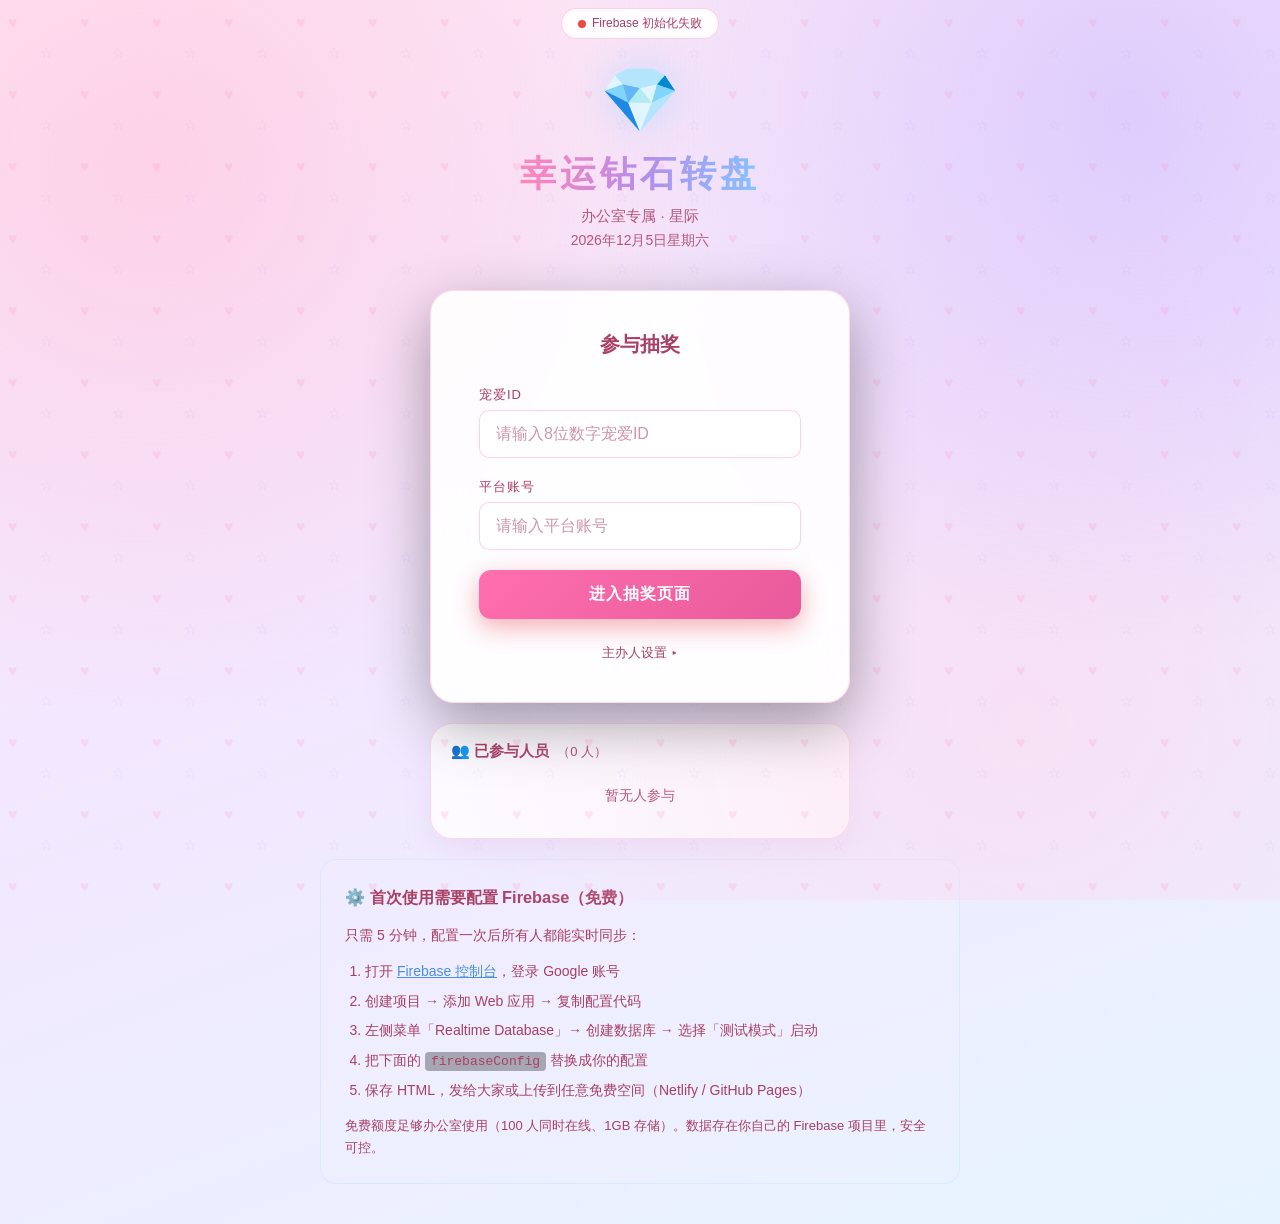
==== commit 263236e1: "恢复 10/16 可用版本" ====
--- a/index.html
+++ b/index.html
@@ -1,40 +1,1023 @@
 <!DOCTYPE html>
-<html lang="zh-CN" >
+<html lang="zh-CN">
 <head>
 <meta charset="UTF-8">
-<meta name="viewport" content="width=device-width, initial-scale=1, maximum-scale=1">
+<meta name="viewport" content="width=device-width, initial-scale=1.0, viewport-fit=cover">
+<meta name="apple-mobile-web-app-capable" content="yes">
 <meta http-equiv="Cache-Control" content="no-cache, no-store, must-revalidate">
 <meta http-equiv="Pragma" content="no-cache">
 <meta http-equiv="Expires" content="0">
 <!-- ios-refresh-2142 -->
 <title>幸运钻石转盘 · 云端同步版</title>
+<!-- Firebase SDK (compat 方便单文件使用) -->
+<script src="https://www.gstatic.com/firebasejs/10.12.2/firebase-app-compat.js"></script>
+<script src="https://www.gstatic.com/firebasejs/10.12.2/firebase-database-compat.js"></script>
 <style>
-  body { margin: 0; padding: 16px; font-family: "PingFang SC", "Noto Sans SC", sans-serif; background: #ffe9f6; color: #A94064; }
-  body:not(.app-on) #lotteryPage,
-  body:not(.app-on) #adminPage,
-  body:not(.app-on) .modal-overlay,
-  body:not(.app-on) .toast,
-  body:not(.app-on) #setupHint { display: none !important; }
-  #entryPage { max-width: 440px; margin: 0 auto; }
-  .logo-area { text-align: center; }
-  .logo-area h1 { font-size: 28px; margin: 8px 0; }
-  .dept-switch { display: flex; flex-wrap: wrap; gap: 8px; justify-content: center; margin: 10px 0; }
-  .dept-chip { display: inline-block; padding: 8px 14px; border-radius: 999px; border: 1px solid #A94064; color: #A94064; text-decoration: none; background: #fff; }
-  .dept-chip.on { background: #A94064; color: #fff; }
-  .entry-card, .panel-card { background: #fff; border-radius: 16px; padding: 16px; margin-top: 12px; }
-  .form-group label { display: block; margin-top: 8px; }
-  #inputId, #inputName, #adminPasswordInput {
-    display: block; width: 100%; box-sizing: border-box;
-    font-size: 18px; padding: 14px; margin: 8px 0 12px;
-    color: #222; background: #fff; border: 1px solid #ccc; border-radius: 8px;
-  }
-  #joinCard .btn-primary, #closedCard .btn { width: 100%; font-size: 18px; padding: 14px; border: none; border-radius: 12px; background: #e85a9b; color: #fff; }
-  .admin-link { text-align: center; margin-top: 12px; }
-  .admin-link button { background: none; border: none; color: #A94064; font-size: 16px; padding: 10px; }
-  #wheelCanvas, .wheel-wrapper, img, table { max-width: 100%; }
+  :root {
+    --blue-deep: #5c3d78;
+    --blue-main: #7a4e9a;
+    --blue-light: #c9a6e8;
+    --blue-sky: #ff8ec8;
+    --white: #A94064;
+    --off-white: #fff7fc;
+    --red: #ff6fae;
+    --red-dark: #e85a9b;
+    --gold: #f2b94b;
+    --diamond: #A94064;
+  }
+
+  * { margin: 0; padding: 0; box-sizing: border-box; }
+
+  body {
+    font-family: "Microsoft YaHei", "PingFang SC", "Noto Sans SC", sans-serif;
+    background: linear-gradient(160deg, #ffe9f6 0%, #f3e7ff 45%, #e7f4ff 100%);
+    min-height: 100vh;
+    color: var(--white);
+    overflow-x: hidden;
+  }
+
+  body::before {
+    content: "";
+    position: fixed;
+    inset: 0;
+    background-image: 
+      radial-gradient(circle at 12% 18%, rgba(255,182,214,0.45) 0%, transparent 42%),
+      radial-gradient(circle at 88% 12%, rgba(186,164,255,0.4) 0%, transparent 40%),
+      radial-gradient(circle at 80% 80%, rgba(255,214,236,0.55) 0%, transparent 46%);
+    pointer-events: none;
+    z-index: 0;
+  }
+
+  .diamond-pattern {
+    position: fixed;
+    inset: 0;
+    background-image: url("data:image/svg+xml,%3Csvg width='72' height='72' viewBox='0 0 72 72' xmlns='http://www.w3.org/2000/svg'%3E%3Ctext x='8' y='28' font-size='16' fill='rgba(255,140,190,0.18)'%3E%E2%99%A5%3C/text%3E%3Ctext x='40' y='58' font-size='14' fill='rgba(160,130,230,0.16)'%3E%E2%98%86%3C/text%3E%3C/svg%3E");
+    pointer-events: none;
+    z-index: 0;
+  }
+
+  .container {
+    position: relative;
+    z-index: 1;
+    max-width: 1100px;
+    margin: 0 auto;
+    padding: 20px;
+  }
+
+  /* 连接状态 */
+  .sync-status {
+    position: relative;
+    z-index: 2;
+    width: fit-content;
+    margin: 8px auto 4px;
+    background: rgba(255,255,255,0.92);
+    border: 1px solid rgba(255,170,210,0.55);
+    color: #A94064;
+    border-radius: 20px;
+    padding: 6px 16px;
+    font-size: 12px;
+    display: flex;
+    align-items: center;
+    gap: 6px;
+  }
+  .sync-status .dot {
+    width: 8px; height: 8px; border-radius: 50%;
+    background: #6c757d;
+  }
+  .sync-status.connected .dot { background: #2ecc71; box-shadow: 0 0 6px #2ecc71; }
+  .sync-status.error .dot { background: #e74c3c; }
+
+  /* ===== 入口页 ===== */
+  #entryPage {
+    display: flex;
+    flex-direction: column;
+    align-items: center;
+    justify-content: center;
+    min-height: calc(100vh - 52px);
+    padding: 20px;
+  }
+
+  .logo-area {
+    text-align: center;
+    margin-bottom: 40px;
+  }
+
+  .logo-icon {
+    font-size: 64px;
+    filter: drop-shadow(0 0 20px rgba(168,213,255,0.6));
+    animation: float 3s ease-in-out infinite;
+  }
+
+  @keyframes float {
+    0%, 100% { transform: translateY(0); }
+    50% { transform: translateY(-12px); }
+  }
+
+  .logo-area h1 {
+    font-size: 36px;
+    font-weight: 700;
+    letter-spacing: 4px;
+    background: linear-gradient(90deg, #ff7eb6, #b388eb, #7ec8ff);
+    -webkit-background-clip: text;
+    -webkit-text-fill-color: transparent;
+    margin-top: 12px;
+  }
+
+  .logo-area p {
+    color: var(--diamond);
+    margin-top: 8px;
+    font-size: 15px;
+    opacity: 0.85;
+  }
+
+  .entry-card {
+    background: rgba(255,255,255,0.9);
+    backdrop-filter: blur(16px);
+    border: 1px solid rgba(255,170,210,0.4);
+    border-radius: 24px;
+    padding: 40px 48px;
+    width: 100%;
+    max-width: 420px;
+    box-shadow: 0 20px 60px rgba(0,0,0,0.35);
+  }
+
+  .entry-card h2 {
+    text-align: center;
+    font-size: 20px;
+    margin-bottom: 28px;
+    color: var(--diamond);
+  }
+
+  .form-group {
+    margin-bottom: 20px;
+  }
+
+  .form-group label {
+    display: block;
+    font-size: 13px;
+    color: var(--diamond);
+    margin-bottom: 6px;
+    letter-spacing: 1px;
+  }
+
+  .form-group input {
+    width: 100%;
+    padding: 14px 16px;
+    border: 1px solid rgba(255,170,210,0.55);
+    border-radius: 10px;
+    background: #fff;
+    color: #A94064;
+    font-size: 16px;
+    outline: none;
+    transition: border-color 0.25s, box-shadow 0.25s;
+  }
+
+  .form-group input:focus {
+    border-color: var(--blue-sky);
+    box-shadow: 0 0 0 3px rgba(74,144,217,0.25);
+  }
+
+  .form-group input::placeholder,
+  textarea::placeholder {
+    color: #A94064;
+    opacity: 0.55;
+  }
+
+  .btn {
+    display: inline-flex;
+    align-items: center;
+    justify-content: center;
+    gap: 8px;
+    padding: 14px 28px;
+    border: none;
+    border-radius: 12px;
+    font-size: 16px;
+    font-weight: 600;
+    cursor: pointer;
+    transition: all 0.25s;
+    letter-spacing: 1px;
+  }
+
+  .btn-primary {
+    width: 100%;
+    background: linear-gradient(135deg, var(--red) 0%, var(--red-dark) 100%);
+    color: white;
+    box-shadow: 0 8px 24px rgba(230,57,70,0.4);
+  }
+
+  .btn-primary:hover {
+    transform: translateY(-2px);
+    box-shadow: 0 12px 28px rgba(230,57,70,0.55);
+  }
+
+  .btn-primary:active { transform: translateY(0); }
+
+  .btn-secondary {
+    background: rgba(255,255,255,0.1);
+    color: var(--diamond);
+    border: 1px solid rgba(168,213,255,0.3);
+  }
+
+  .btn-secondary:hover {
+    background: rgba(255,255,255,0.18);
+  }
+
+  button.btn.btn-pending,
+  button.btn.btn-pending:disabled {
+    -webkit-appearance: none;
+    appearance: none;
+    background: #D8BFD8 !important;
+    background-color: #D8BFD8 !important;
+    color: #A94064 !important;
+    -webkit-text-fill-color: #A94064;
+    border: 1px solid #D8BFD8 !important;
+    opacity: 1 !important;
+    cursor: default;
+  }
+
+  .admin-link {
+    text-align: center;
+    margin-top: 24px;
+  }
+
+  .admin-link a {
+    color: #A94064;
+    font-size: 13px;
+    text-decoration: none;
+    cursor: pointer;
+  }
+
+  .admin-link a:hover { color: var(--diamond); }
+
+  /* ===== 主抽奖页 ===== */
+  #lotteryPage { display: none; }
+
+  .top-bar {
+    display: flex;
+    justify-content: space-between;
+    align-items: center;
+    padding: 16px 0;
+    margin-bottom: 10px;
+  }
+
+  .top-left {
+    display: flex;
+    flex-direction: column;
+    align-items: flex-start;
+    gap: 8px;
+  }
+
+  .user-badge {
+    background: rgba(255,255,255,0.92);
+    border: 1px solid rgba(255,170,210,0.45);
+    border-radius: 30px;
+    padding: 8px 16px;
+    font-size: 14px;
+    display: flex;
+    align-items: center;
+    gap: 8px;
+  }
+
+  .user-stars {
+    background: #fff;
+    border: 1px solid rgba(255,170,210,0.55);
+    border-radius: 30px;
+    padding: 8px 16px;
+    font-size: 14px;
+    font-weight: 700;
+    color: #A94064;
+    box-shadow: 0 6px 16px rgba(180,120,180,0.1);
+  }
+
+  .user-badge .id {
+    color: var(--diamond);
+    font-weight: 600;
+  }
+
+  .main-layout {
+    display: grid;
+    grid-template-columns: 1fr 340px;
+    gap: 28px;
+    align-items: start;
+  }
+
+  @media (max-width: 900px) {
+    .main-layout { grid-template-columns: 1fr; }
+    .side-panel { order: 2; }
+    .wheel-section { order: 1; }
+  }
+
+  .wheel-section {
+    display: flex;
+    flex-direction: column;
+    align-items: center;
+  }
+
+  .wheel-wrapper {
+    position: relative;
+    width: 420px;
+    height: 420px;
+    margin: 10px 0 24px;
+  }
+
+  @media (max-width: 500px) {
+    .wheel-wrapper { width: 300px; height: 300px; }
+    .spin-btn { font-size: 18px; padding: 14px 40px; }
+    .entry-card { padding: 28px 24px; margin: 0 12px; }
+    .logo-area h1 { font-size: 28px; letter-spacing: 2px; }
+    .container { padding: 12px; }
+    .top-bar { flex-wrap: wrap; gap: 10px; }
+    .panel-card { padding: 14px 16px; }
+    .sync-status { font-size: 11px; padding: 5px 12px; }
+  }
+
+  @media (max-width: 380px) {
+    .wheel-wrapper { width: 260px; height: 260px; }
+  }
+
+  #wheelCanvas {
+    width: 100%;
+    height: 100%;
+    border-radius: 50%;
+    box-shadow: 
+      0 0 0 10px #fff,
+      0 0 0 18px #ffd0ea,
+      0 18px 40px rgba(180, 110, 170, 0.28);
+  }
+
+  .wheel-pointer {
+    position: absolute;
+    top: -18px;
+    left: 50%;
+    transform: translateX(-50%);
+    width: 0;
+    height: 0;
+    border-left: 18px solid transparent;
+    border-right: 18px solid transparent;
+    border-top: 36px solid #ff6fae;
+    filter: drop-shadow(0 4px 8px rgba(0,0,0,0.4));
+    z-index: 10;
+  }
+
+  .wheel-pointer::after {
+    content: "";
+    position: absolute;
+    top: -36px;
+    left: -8px;
+    width: 16px;
+    height: 16px;
+    background: var(--gold);
+    border-radius: 50%;
+    border: 2px solid var(--red);
+  }
+
+  .spin-btn {
+    background: linear-gradient(135deg, #ff8ec8 0%, #c9a6ff 100%);
+    color: white;
+    font-size: 20px;
+    padding: 16px 56px;
+    border-radius: 50px;
+    box-shadow: 0 10px 30px rgba(230,57,70,0.5);
+    border: 2px solid rgba(255,255,255,0.2);
+    letter-spacing: 3px;
+  }
+
+  .spin-btn:hover:not(:disabled) {
+    transform: translateY(-3px) scale(1.03);
+    box-shadow: 0 14px 36px rgba(230,57,70,0.65);
+  }
+
+  .spin-btn:disabled {
+    opacity: 0.45;
+    cursor: not-allowed;
+    transform: none;
+  }
+
+  .spin-status {
+    margin-top: 16px;
+    font-size: 14px;
+    color: var(--diamond);
+    min-height: 22px;
+  }
+
+  .checkin-card {
+    width: 100%;
+    max-width: 420px;
+    margin: 4px 0 18px;
+    padding: 16px 16px 14px;
+  }
+
+  .checkin-head {
+    display: flex;
+    align-items: center;
+    justify-content: space-between;
+    gap: 8px;
+    margin-bottom: 10px;
+  }
+
+  .checkin-head h3 {
+    margin: 0;
+    font-size: 16px;
+  }
+
+  .checkin-streak {
+    font-size: 12px;
+    color: var(--gold);
+    font-weight: 600;
+  }
+
+  .checkin-btn {
+    width: 100%;
+    margin-bottom: 12px;
+    font-size: 16px;
+    letter-spacing: 2px;
+    padding: 12px 16px;
+    border-radius: 12px;
+    background: linear-gradient(135deg, #ff8ec8 0%, #b388eb 100%);
+    border: 1px solid rgba(168,213,255,0.35);
+    color: #fff;
+  }
+
+  .checkin-btn.done {
+    background: rgba(16, 80, 50, 0.55);
+    border-color: rgba(80, 220, 140, 0.4);
+    color: #9dffc4;
+  }
+
+  .cal-nav {
+    display: flex;
+    align-items: center;
+    justify-content: space-between;
+    margin-bottom: 8px;
+  }
+
+  .cal-nav button {
+    background: rgba(168,213,255,0.12);
+    border: 1px solid rgba(168,213,255,0.25);
+    color: #A94064;
+    width: 32px;
+    height: 32px;
+    border-radius: 8px;
+    cursor: pointer;
+    font-size: 16px;
+  }
+
+  .cal-nav .title {
+    font-size: 14px;
+    font-weight: 600;
+    color: var(--diamond);
+  }
+
+  .cal-week {
+    display: grid;
+    grid-template-columns: repeat(7, 1fr);
+    gap: 4px;
+    margin-bottom: 4px;
+    font-size: 11px;
+    color: #A94064;
+    text-align: center;
+  }
+
+  .cal-grid {
+    display: grid;
+    grid-template-columns: repeat(7, 1fr);
+    gap: 4px;
+  }
+
+  .cal-day {
+    aspect-ratio: 1;
+    border-radius: 8px;
+    display: flex;
+    align-items: center;
+    justify-content: center;
+    font-size: 12px;
+    color: #A94064;
+    background: #fff7fc;
+    border: 1px solid transparent;
+    cursor: default;
+  }
+
+  .cal-day.empty { background: transparent; }
+
+  .cal-day.today {
+    border-color: #ff8ec8;
+    color: #A94064;
+  }
+
+  .cal-day.signed {
+    background: linear-gradient(160deg, #ffd36e 0%, #ff8ec8 100%);
+    color: #fff;
+    font-weight: 700;
+    cursor: pointer;
+    box-shadow: 0 0 0 1px rgba(255, 215, 80, 0.35);
+  }
+
+  .cal-day.signed.selected {
+    outline: 2px solid #fff;
+  }
+
+  .cal-day.future {
+    opacity: 1;
+    color: #A94064;
+  }
+
+  .star-card h3 { margin: 0 0 4px; font-size: 16px; }
+  .star-sub { font-size: 12px; color: #A94064; margin-bottom: 10px; line-height: 1.5; }
+  .star-task {
+    display: flex;
+    flex-direction: column;
+    align-items: stretch;
+    gap: 8px;
+    padding: 12px 0;
+    border-bottom: 1px solid rgba(168,213,255,0.12);
+  }
+  .star-task .meta { min-width: 0; }
+  .star-task .name {
+    font-size: 15px;
+    font-weight: 700;
+    line-height: 1.4;
+    white-space: normal;
+  }
+  .star-task .desc {
+    margin-top: 2px;
+    font-size: 12px;
+    line-height: 1.45;
+    color: #A94064;
+    white-space: normal;
+  }
+  .star-task button {
+    width: 100%;
+    padding: 10px 12px;
+    font-size: 14px;
+  }
+  .star-dots { letter-spacing: 2px; font-size: 18px; margin: 10px 0 4px; }
+  .star-bar { height: 8px; background: rgba(255,255,255,0.08); border-radius: 99px; overflow: hidden; margin: 6px 0 10px; }
+  .star-bar > span { display: block; height: 100%; background: linear-gradient(90deg,#f4d35e,#e9c46a); width: 0; }
+  .star-stage { display: flex; justify-content: space-between; align-items: center; font-size: 13px; line-height: 1.4; padding: 8px 0; gap: 8px; }
+  .star-stage button { width: auto; padding: 8px 14px; font-size: 13px; }
+
+  .cal-detail {
+    margin-top: 10px;
+    font-size: 12px;
+    line-height: 1.5;
+    color: #A94064;
+    background: rgba(255, 170, 210, 0.28);
+    border-radius: 8px;
+    padding: 8px 10px;
+  }
+
+  .side-panel {
+    display: flex;
+    flex-direction: column;
+    gap: 18px;
+  }
+
+  .panel-card {
+    background: rgba(255,255,255,0.82);
+    border: 1px solid rgba(255,170,210,0.45);
+    border-radius: 22px;
+    padding: 18px 20px;
+    box-shadow: 0 10px 28px rgba(180, 120, 180, 0.12);
+  }
+
+  .panel-card h3 {
+    font-size: 15px;
+    color: var(--diamond);
+    margin-bottom: 12px;
+    display: flex;
+    align-items: center;
+    gap: 8px;
+  }
+
+  .prize-list {
+    max-height: 280px;
+    overflow-y: auto;
+  }
+
+  .prize-item {
+    display: flex;
+    align-items: center;
+    gap: 12px;
+    padding: 10px 0;
+    border-bottom: 1px solid rgba(168,213,255,0.1);
+  }
+
+  .prize-item:last-child { border-bottom: none; }
+
+  .prize-thumb {
+    width: 42px;
+    height: 42px;
+    border-radius: 8px;
+    object-fit: cover;
+    background: rgba(0,0,0,0.3);
+    flex-shrink: 0;
+  }
+
+  .prize-info { flex: 1; min-width: 0; }
+
+  .prize-name {
+    font-size: 14px;
+    font-weight: 600;
+    white-space: nowrap;
+    overflow: hidden;
+    text-overflow: ellipsis;
+  }
+
+  .prize-meta {
+    font-size: 12px;
+    color: #A94064;
+    margin-top: 2px;
+  }
+
+  .prize-prob {
+    font-size: 13px;
+    color: var(--gold);
+    font-weight: 600;
+    flex-shrink: 0;
+  }
+
+  .participant-count {
+    font-size: 28px;
+    font-weight: 700;
+    color: var(--white);
+  }
+
+  .participant-count span {
+    font-size: 14px;
+    font-weight: 400;
+    color: var(--diamond);
+  }
+
+  .winner-list {
+    max-height: 180px;
+    overflow-y: auto;
+    font-size: 13px;
+  }
+
+  .winner-item {
+    display: flex;
+    justify-content: space-between;
+    align-items: center;
+    padding: 8px 10px;
+    margin: 0 -6px;
+    border-radius: 8px;
+    border-bottom: 1px solid rgba(168,213,255,0.08);
+    transition: background 0.3s;
+  }
+
+  .winner-item:last-child { border-bottom: none; }
+
+  .winner-item .name { color: var(--white); }
+  .winner-item .prize { color: var(--gold); font-weight: 600; }
+
+  .winner-item.latest {
+    background: rgba(255, 215, 0, 0.12);
+    border: 1px solid rgba(255, 215, 0, 0.35);
+    animation: highlightPulse 1.5s ease-out;
+  }
+
+  @keyframes highlightPulse {
+    0% { background: rgba(255, 215, 0, 0.35); transform: scale(1.02); }
+    100% { background: rgba(255, 215, 0, 0.12); transform: scale(1); }
+  }
+
+  /* ===== 中奖弹窗 ===== */
+  .op-btn {
+    border: 1px solid rgba(255,142,200,0.7);
+    background: #fff;
+    color: #A94064;
+    border-radius: 999px;
+    padding: 8px 14px;
+    font-size: 14px;
+    cursor: pointer;
+  }
+  .op-btn.on {
+    background: linear-gradient(135deg, #ff8ec8, #c9a6ff);
+    color: #fff;
+    border-color: transparent;
+  }
+
+  .modal-overlay {
+    display: none;
+    position: fixed;
+    inset: 0;
+    background: rgba(5,15,40,0.85);
+    z-index: 9999;
+    align-items: center;
+    justify-content: center;
+    backdrop-filter: blur(6px);
+  }
+
+  .modal-overlay.show {
+    display: flex;
+  }
+
+  .modal {
+    background: linear-gradient(160deg, #1a3a6e 0%, #0a1f44 100%);
+    border: 1px solid rgba(168,213,255,0.35);
+    border-radius: 20px;
+    padding: 36px 40px;
+    max-width: 420px;
+    width: 90%;
+    text-align: center;
+    box-shadow: 0 30px 80px rgba(0,0,0,0.5);
+    position: relative;
+    overflow: hidden;
+  }
+
+  .modal.win-modal::before {
+    content: "";
+    position: absolute;
+    top: -50%;
+    left: -50%;
+    width: 200%;
+    height: 200%;
+    background: radial-gradient(circle, rgba(255,215,0,0.12) 0%, transparent 60%);
+    animation: pulse 2s ease-in-out infinite;
+  }
+
+  @keyframes pulse {
+    0%, 100% { opacity: 0.6; }
+    50% { opacity: 1; }
+  }
+
+  .modal h2 {
+    font-size: 26px;
+    margin-bottom: 16px;
+    position: relative;
+  }
+
+  .modal .prize-img {
+    width: 120px;
+    height: 120px;
+    object-fit: cover;
+    border-radius: 12px;
+    margin: 12px auto;
+    border: 3px solid var(--gold);
+    box-shadow: 0 0 20px rgba(255,215,0,0.4);
+  }
+
+  .modal .prize-title {
+    font-size: 22px;
+    color: var(--gold);
+    font-weight: 700;
+    margin: 8px 0;
+  }
+
+  .modal .prize-desc {
+    font-size: 14px;
+    color: #A94064;
+    margin-bottom: 8px;
+  }
+
+  .modal .prize-amount {
+    font-size: 18px;
+    color: var(--red);
+    font-weight: 600;
+  }
+
+  .modal .btn { margin-top: 24px; min-width: 140px; }
+
+  /* ===== 管理后台 ===== */
+  #adminPage { display: none; }
+
+  .admin-header {
+    display: flex;
+    justify-content: space-between;
+    align-items: center;
+    margin-bottom: 24px;
+  }
+
+  .admin-header h1 {
+    font-size: 24px;
+    color: var(--diamond);
+  }
+
+  .admin-tabs {
+    display: flex;
+    gap: 8px;
+    margin-bottom: 20px;
+    flex-wrap: wrap;
+  }
+
+  .tab-btn {
+    padding: 10px 20px;
+    background: rgba(255,255,255,0.06);
+    border: 1px solid rgba(168,213,255,0.2);
+    border-radius: 10px;
+    color: var(--diamond);
+    cursor: pointer;
+    font-size: 14px;
+  }
+
+  .tab-btn.active {
+    background: rgba(74,144,217,0.3);
+    border-color: var(--blue-sky);
+    color: white;
+  }
+
+  .tab-content { display: none; }
+  .tab-content.active { display: block; }
+
+  .prize-admin-list {
+    display: flex;
+    flex-direction: column;
+    gap: 14px;
+  }
+
+  .prize-admin-card {
+    background: rgba(255,255,255,0.06);
+    border: 1px solid rgba(168,213,255,0.18);
+    border-radius: 14px;
+    padding: 16px;
+    display: grid;
+    grid-template-columns: 80px 1fr auto;
+    gap: 16px;
+    align-items: center;
+  }
+
+  .prize-admin-card img {
+    width: 80px;
+    height: 80px;
+    object-fit: cover;
+    border-radius: 10px;
+    background: rgba(0,0,0,0.3);
+  }
+
+  .prize-admin-card .fields {
+    display: grid;
+    grid-template-columns: 1fr 1fr;
+    gap: 8px;
+  }
+
+  .prize-admin-card input, .prize-admin-card textarea {
+    width: 100%;
+    padding: 8px 10px;
+    border: 1px solid rgba(168,213,255,0.25);
+    border-radius: 8px;
+    background: #fff;
+    color: #A94064;
+    font-size: 13px;
+  }
+
+  .prize-admin-card textarea {
+    grid-column: 1 / -1;
+    resize: vertical;
+    min-height: 50px;
+  }
+
+  .prize-admin-card .actions {
+    display: flex;
+    flex-direction: column;
+    gap: 8px;
+  }
+
+  .btn-sm {
+    padding: 7px 14px;
+    font-size: 13px;
+    border-radius: 8px;
+  }
+
+  .btn-danger {
+    background: rgba(230,57,70,0.2);
+    color: #ff6b6b;
+    border: 1px solid rgba(230,57,70,0.4);
+  }
+
+  .btn-danger:hover { background: rgba(230,57,70,0.35); }
+
+  .btn-add {
+    background: linear-gradient(135deg, var(--blue-light), var(--blue-sky));
+    color: white;
+    margin-bottom: 16px;
+  }
+
+  .switch {
+    position: relative;
+    width: 52px;
+    height: 30px;
+    flex: 0 0 auto;
+  }
+  .switch input { opacity: 0; width: 0; height: 0; }
+  .slider {
+    position: absolute;
+    inset: 0;
+    background: #e7d5e4;
+    border-radius: 30px;
+    cursor: pointer;
+    transition: 0.2s;
+  }
+  .slider::after {
+    content: "";
+    position: absolute;
+    width: 24px;
+    height: 24px;
+    left: 3px;
+    top: 3px;
+    background: #fff;
+    border-radius: 50%;
+    transition: 0.2s;
+  }
+  .switch input:checked + .slider { background: #ff8ec8; }
+  .switch input:checked + .slider::after { transform: translateX(22px); }
+  #checkinRewardFields.off { opacity: 0.45; pointer-events: none; }
+
+  .table-wrap {
+    overflow-x: auto;
+  }
+
+  table {
+    width: 100%;
+    border-collapse: collapse;
+    font-size: 14px;
+  }
+
+  th, td {
+    padding: 10px 12px;
+    text-align: left;
+    border-bottom: 1px solid rgba(168,213,255,0.12);
+  }
+
+  th {
+    color: var(--diamond);
+    font-weight: 600;
+    background: rgba(0,0,0,0.2);
+  }
+
+  .empty-tip {
+    text-align: center;
+    color: #A94064;
+    padding: 30px;
+    font-size: 14px;
+  }
+
+  .password-modal input {
+    width: 100%;
+    padding: 14px;
+    margin: 16px 0;
+    border: 1px solid rgba(168,213,255,0.3);
+    border-radius: 10px;
+    background: #fff;
+    color: #A94064;
+    font-size: 16px;
+    text-align: center;
+    letter-spacing: 4px;
+  }
+
+  ::-webkit-scrollbar { width: 6px; }
+  ::-webkit-scrollbar-track { background: transparent; }
+  ::-webkit-scrollbar-thumb {
+    background: rgba(168,213,255,0.25);
+    border-radius: 3px;
+  }
+
+  .toast {
+    position: fixed;
+    bottom: 40px;
+    left: 50%;
+    transform: translateX(-50%) translateY(100px);
+    background: #5a3d6e;
+    border: 1px solid #ff8ec8;
+    color: #fff;
+    padding: 12px 28px;
+    border-radius: 30px;
+    font-size: 14px;
+    z-index: 2000;
+    opacity: 0;
+    transition: all 0.35s;
+    pointer-events: none;
+  }
+
+  .toast.show {
+    transform: translateX(-50%) translateY(0);
+    opacity: 1;
+  }
+
+  /* 设置页提示 */
+  .setup-box {
+    background: rgba(255,255,255,0.06);
+    border: 1px solid rgba(168,213,255,0.25);
+    border-radius: 16px;
+    padding: 24px;
+    max-width: 640px;
+    margin: 20px auto;
+    font-size: 14px;
+    line-height: 1.7;
+    color: #A94064;
+  }
+  .setup-box h3 { color: var(--diamond); margin-bottom: 12px; }
+  .setup-box code {
+    background: rgba(0,0,0,0.3);
+    padding: 2px 6px;
+    border-radius: 4px;
+    font-size: 13px;
+  }
+  .setup-box ol { padding-left: 20px; margin: 12px 0; }
+  .setup-box li { margin-bottom: 6px; }
 </style>
 </head>
 <body>
+<div class="diamond-pattern"></div>
 
 <!-- 同步状态指示 -->
 <div class="sync-status" id="syncStatus">
@@ -47,10 +1030,8 @@
   <div class="logo-area">
     <div class="logo-icon">💎</div>
     <h1>幸运钻石转盘</h1>
-    <p>宠爱宝贝专属 · <span id="deptLabel">星际</span></p>
-    <div class="dept-switch"></div>
+    <p>办公室专属 · <span id="deptLabel">星际</span></p>
     <p id="entryDate" style="margin-top:6px;font-size:14px;color:#A94064;"></p>
-    <p style="margin-top:4px;font-size:12px;color:#A94064;">版本 20</p>
   </div>
 
   <!-- 未开放提示 -->
@@ -60,7 +1041,7 @@
     <div id="openTimeDisplay" style="font-size:22px; font-weight:700; color:var(--diamond); margin-bottom:20px;"></div>
     <p style="font-size:13px; color:#A94064;">请稍后再来，或等待主办人开放</p>
     <div class="admin-link" style="margin-top:28px;">
-      <button type="button" onclick="showPasswordModal()">主办人设置 ▸</button>
+      <a onclick="showPasswordModal()">主办人设置 ▸</a>
     </div>
   </div>
 
@@ -69,15 +1050,15 @@
     <h2>参与抽奖</h2>
     <div class="form-group">
       <label>宠爱ID</label>
-      <input type="text" id="inputId" placeholder="请输入8位数字宠爱ID" maxlength="8" autocomplete="off" style="font-size:18px;">
+      <input type="text" id="inputId" inputmode="numeric" pattern="[0-9]{8}" placeholder="请输入8位数字宠爱ID" maxlength="8" autocomplete="off">
     </div>
     <div class="form-group">
       <label>平台账号</label>
-      <input type="text" id="inputName" placeholder="请输入平台账号" maxlength="30" autocomplete="off" style="font-size:18px;">
+      <input type="text" id="inputName" placeholder="请输入平台账号" maxlength="30" autocomplete="off">
     </div>
-    <button type="button" class="btn btn-primary" onclick="joinLottery()">进入抽奖页面</button>
+    <button class="btn btn-primary" onclick="joinLottery()">进入抽奖页面</button>
     <div class="admin-link">
-      <button type="button" onclick="showPasswordModal()">主办人设置 ▸</button>
+      <a onclick="showPasswordModal()">主办人设置 ▸</a>
     </div>
   </div>
 
@@ -115,7 +1096,6 @@
         <span class="id" id="currentUserDisplay"></span>
       </div>
       <div class="user-stars" id="userStarTotal">星星⭐累计：0 颗</div>
-      <div class="dept-note" id="lotteryDeptNote" style="text-align:left;margin:4px 0 0;">星际</div>
     </div>
     <button class="btn btn-secondary btn-sm" onclick="backToEntry()">返回入口</button>
   </div>
@@ -126,9 +1106,6 @@
         <div class="wheel-pointer"></div>
         <canvas id="wheelCanvas" width="420" height="420"></canvas>
       </div>
-
-      <button class="btn spin-btn" id="spinBtn" onclick="startSpin()">开始抽奖</button>
-      <div class="spin-status" id="spinStatus"></div>
 
       <div class="panel-card checkin-card" id="checkinBox">
         <div class="checkin-head">
@@ -147,6 +1124,9 @@
         <div class="cal-grid" id="calGrid"></div>
         <div class="cal-detail" id="calDetail">点击金色日期可查看签到时间</div>
       </div>
+
+      <button class="btn spin-btn" id="spinBtn" onclick="startSpin()">开始抽奖</button>
+      <div class="spin-status" id="spinStatus"></div>
     </div>
 
     <div class="side-panel">
@@ -190,9 +1170,7 @@
     <h1>⚙️ 主办人后台 · <span id="deptLabelAdmin">星际</span></h1>
     <button class="btn btn-secondary btn-sm" onclick="exitAdmin()">返回入口</button>
   </div>
-  <div id="deptLinks" style="font-size:13px;color:#A94064;line-height:1.9;margin:-8px 0 8px;"></div>
-  <div class="dept-switch" style="justify-content:flex-start;"></div>
-  <p class="dept-note" id="deptNoteAdmin" style="text-align:left;">当前正在设置：星际。不会影响其他入口。</p>
+  <div id="deptLinks" style="font-size:13px;color:#A94064;line-height:1.9;margin:-8px 0 16px;"></div>
 
   <div class="admin-tabs">
     <button class="tab-btn active" onclick="switchTab('home')">会员查询</button>
@@ -208,8 +1186,8 @@
   <div id="tab-home" class="tab-content active">
     <div class="panel-card" style="max-width:760px;">
       <h3>会员查询</h3>
-      <p style="font-size:13px;color:#A94064;margin-bottom:10px;">输入宠爱ID、账号或抽奖编码，列出近两周记录。编码例如 1023-1。</p>
-      <input type="search" id="homeSearch" placeholder="宠爱ID、账号或抽奖编码" oninput="renderMemberHome()" style="width:100%; max-width:360px; padding:12px 14px; border-radius:12px; border:1px solid rgba(255,170,210,0.6); background:#fff; color:#A94064; font-size:16px;">
+      <p style="font-size:13px;color:#A94064;margin-bottom:10px;">输入宠爱ID或账号，列出近两周的抽奖、中奖和签到记录。</p>
+      <input type="search" id="homeSearch" placeholder="宠爱ID或账号" oninput="renderMemberHome()" style="width:100%; max-width:360px; padding:12px 14px; border-radius:12px; border:1px solid rgba(255,170,210,0.6); background:#fff; color:#A94064; font-size:16px;">
       <div id="homeSearchResult" style="margin-top:14px; font-size:14px; line-height:1.6; color:#A94064;"></div>
     </div>
   </div>
@@ -219,13 +1197,13 @@
     <div class="prize-admin-list" id="prizeAdminList"></div>
     <div style="margin-top:20px; display:flex; gap:12px; flex-wrap:wrap;">
       <button class="btn btn-primary btn-sm" onclick="savePrizes()">💾 保存并同步到云端</button>
-      <span style="font-size:13px; color:#A94064; align-self:center;">权重填 0 的奖品仍会显示在转盘上，但不会中奖。保存后只作用于当前入口。</span>
+      <span style="font-size:13px; color:#A94064; align-self:center;">几率按权重计算，建议总和方便查看</span>
     </div>
   </div>
 
   <div id="tab-winners" class="tab-content">
     <div style="margin-bottom:12px; display:flex; gap:10px; flex-wrap:wrap; align-items:center;">
-      <input type="search" id="partSearch" placeholder="搜索宠爱ID、账号或抽奖编码" oninput="renderParticipantTable()" style="width:280px; padding:10px 12px; border-radius:10px; border:1px solid rgba(255,170,210,0.6); background:#fff; color:#A94064; font-size:14px;">
+      <input type="search" id="partSearch" placeholder="搜索宠爱ID或账号，查看完整记录" oninput="renderParticipantTable()" style="width:280px; padding:10px 12px; border-radius:10px; border:1px solid rgba(255,170,210,0.6); background:#fff; color:#A94064; font-size:14px;">
       <span id="partSearchCount" style="font-size:13px;color:#A94064;"></span>
       <button class="btn btn-secondary btn-sm" onclick="exportParticipants()">导出名单</button>
       <button class="btn btn-danger btn-sm" onclick="deleteSelectedParticipants()">删除勾选名单</button>
@@ -240,7 +1218,7 @@
         <thead>
           <tr>
             <th style="width:42px;"><input type="checkbox" id="checkAllPart" onchange="toggleAllPart(this.checked)"></th>
-            <th>宠爱ID</th><th>平台账号</th><th>登入时间</th><th>本次抽奖时间 / 抽奖编码</th><th>今日剩余</th><th>累计星星</th><th>今日集星</th>
+            <th>宠爱ID</th><th>平台账号</th><th>登入时间</th><th>本次抽奖时间</th><th>今日剩余</th><th>累计星星</th><th>今日集星</th>
           </tr>
         </thead>
         <tbody id="participantTable"></tbody>
@@ -265,7 +1243,7 @@
           <thead>
             <tr>
               <th style="width:42px;"><input type="checkbox" id="checkAllWin" onchange="toggleAllWin(this.checked)"></th>
-              <th>中奖编码</th><th>入口</th><th>宠爱ID</th><th>平台账号</th><th>剩余次数</th><th>奖品</th><th>金额</th><th>本次抽奖时间</th><th>上次抽奖时间</th>
+              <th>宠爱ID</th><th>平台账号</th><th>剩余次数</th><th>奖品</th><th>金额</th><th>本次抽奖时间</th><th>上次抽奖时间</th>
             </tr>
           </thead>
           <tbody id="winnerTable"></tbody>
@@ -343,7 +1321,7 @@
       <div style="display:flex; align-items:center; justify-content:space-between; margin-bottom:12px;">
         <div>
           <div style="font-weight:700; color:#A94064;">签到奖励</div>
-          <div style="font-size:12px; color:#A94064; margin-top:2px;">签到只做记录，不会增加转盘次数。转盘次数只看后台配额</div>
+          <div style="font-size:12px; color:#A94064; margin-top:2px;">关闭后不发放次数，前台也不显示奖励说明</div>
         </div>
         <label class="switch">
           <input type="checkbox" id="settingCheckinRewardOn" checked onchange="toggleCheckinRewardFields()">
@@ -447,20 +1425,16 @@
 <div class="modal-overlay" id="resultModal" onclick="if(event.target===this) closeResultModal()">
   <div class="modal win-modal" id="resultModalContent">
     <h2 id="resultTitle">🎉 恭喜中奖！</h2>
-    <div class="result-dept" id="resultDept">宠爱宝贝专属 · 星际</div>
     <img id="resultImg" class="prize-img" src="" alt="" style="display:none;">
     <div class="prize-title" id="resultPrizeName"></div>
     <div class="prize-desc" id="resultPrizeDesc"></div>
     <div class="prize-amount" id="resultPrizeAmount"></div>
-    <div class="result-code" id="resultCode">中奖编码</div>
     <button type="button" class="btn btn-primary" id="resultConfirmBtn">确定</button>
   </div>
 </div>
 
 <div class="toast" id="toast"></div>
 
-<script src="https://www.gstatic.com/firebasejs/10.12.2/firebase-app-compat.js"></script>
-<script src="https://www.gstatic.com/firebasejs/10.12.2/firebase-database-compat.js"></script>
 <script>
 /* ============================================================
    【重要】请把下面的 firebaseConfig 替换成你自己的配置
@@ -502,9 +1476,6 @@
   checkin3Text: '连续签到 3 天额外次数',
   checkin7Text: '连续签到 7 天额外次数',
   checkinHint: '每天只能签到 1 次。中断一天连续天数归 1。满 7 天后从 1 重新计。',
-  popupText: '欢迎进入「{入口}」宠爱转盘，请确认当前转盘入口是正确的。',
-  popupBg: '',
-  popupBgColor: '#fff7fb',
   starTasks: [
     { key:'signin', name:'每日签到', desc:'完成今日签到' },
     { key:'interact', name:'互动任务', desc:'与维护互动一次' },
@@ -569,16 +1540,6 @@
   if (label) label.textContent = d.name;
   if (admin) admin.textContent = d.name;
   document.title = '幸运钻石转盘 · ' + d.name;
-  const adminNote = document.getElementById('deptNoteAdmin');
-  const lotteryNote = document.getElementById('lotteryDeptNote');
-  if (adminNote) adminNote.textContent = '正在设置「' + d.name + '」。保存后只改这一份。';
-  if (lotteryNote) lotteryNote.textContent = d.name;
-  document.querySelectorAll('.dept-switch').forEach(box => {
-    box.innerHTML = DEPT_LIST.map(item => {
-      const on = item.key === d.key ? ' on' : '';
-      return `<a class="dept-chip${on}" href="${deptUrl(item)}">${item.name}</a>`;
-    }).join('');
-  });
   const box = document.getElementById('deptLinks');
   if (box) {
     box.innerHTML = DEPT_LIST.map(item => {
@@ -654,18 +1615,7 @@
 
     db.ref('participants').on('value', (snap) => {
       const val = snap.val() || {};
-      const next = normalizeParticipants(val);
-      if (currentUser && currentUser.id && next[currentUser.id]) {
-        const incoming = next[currentUser.id];
-        const localSpins = getTodaySpins(currentUser);
-        const incomingSpins = getTodaySpins(incoming);
-        if (localSpins > incomingSpins) {
-          incoming.todaySpins = localSpins;
-          incoming.lastDrawDate = todayStr();
-          incoming.spinCount = Math.max(Number(incoming.spinCount || 0), Number(currentUser.spinCount || 0));
-        }
-      }
-      participants = next;
+      participants = normalizeParticipants(val);
       if (document.getElementById('lotteryPage').style.display !== 'none') {
         renderSidePanel();
         updateSpinButton();
@@ -820,7 +1770,7 @@
 
 function getRemaining(user) {
   if (!user) return 0;
-  return Math.max(0, getQuota(user.id) - getTodaySpins(user));
+  return Math.max(0, getQuota(user.id) + getTodayBonus(user) - getTodaySpins(user));
 }
 
 function parseLooseDate(str) {
@@ -972,25 +1922,8 @@
   }
 }
 
-function enableAppCss(on) {
-  document.body.classList.toggle('app-on', !!on);
-  let link = document.getElementById('appCssLink');
-  if (on) {
-    if (!link) {
-      link = document.createElement('link');
-      link.id = 'appCssLink';
-      link.rel = 'stylesheet';
-      link.href = 'app.css?v=20';
-      document.head.appendChild(link);
-    }
-  } else if (link) {
-    link.remove();
-  }
-}
-
 function showPage(page) {
-  enableAppCss(page !== 'entry');
-  document.getElementById('entryPage').style.display = page === 'entry' ? 'block' : 'none';
+  document.getElementById('entryPage').style.display = page === 'entry' ? 'flex' : 'none';
   document.getElementById('lotteryPage').style.display = page === 'lottery' ? 'block' : 'none';
   document.getElementById('adminPage').style.display = page === 'admin' ? 'block' : 'none';
   if (page === 'entry') {
@@ -1021,12 +1954,11 @@
     return;
   }
 
-  const slices = weightedSlices();
-
-  slices.forEach((slice, i) => {
-    const prize = slice.prize;
-    const start = slice.start + wheelRotation;
-    const end = start + slice.arc;
+  const arc = (Math.PI * 2) / prizes.length;
+
+  prizes.forEach((prize, i) => {
+    const start = i * arc + wheelRotation;
+    const end = start + arc;
 
     ctx.beginPath();
     ctx.moveTo(center, center);
@@ -1040,7 +1972,7 @@
 
     ctx.save();
     ctx.translate(center, center);
-    ctx.rotate(start + slice.arc / 2);
+    ctx.rotate(start + arc / 2);
     ctx.textAlign = 'right';
     ctx.fillStyle = '#fff';
     ctx.font = 'bold 15px Microsoft YaHei';
@@ -1070,31 +2002,20 @@
 }
 
 /* ==================== 抽奖逻辑 ==================== */
-function weightedSlices() {
-  const n = Math.max(prizes.length, 1);
-  const arc = (Math.PI * 2) / n;
-  return prizes.map((p, i) => ({ prize: p, start: i * arc, arc }));
-}
-
-function pickWeightedPrize() {
-  const pool = prizes.filter(p => Math.round(Number(p.weight) || 0) > 0);
-  if (!pool.length) return null;
-  const total = pool.reduce((sum, p) => sum + Math.round(Number(p.weight)), 0);
-  let ticket = Math.floor(Math.random() * total);
-  for (const p of pool) {
-    ticket -= Math.round(Number(p.weight));
-    if (ticket < 0) return p;
-  }
-  return pool[pool.length - 1];
-}
-
 function getWeightedPrize() {
-  return pickWeightedPrize();
+  const total = prizes.reduce((sum, p) => sum + (Number(p.weight) || 0), 0);
+  if (total <= 0) return prizes[prizes.length - 1];
+
+  let r = Math.random() * total;
+  for (const p of prizes) {
+    r -= (Number(p.weight) || 0);
+    if (r <= 0) return p;
+  }
+  return prizes[prizes.length - 1];
 }
 
 function startSpin() {
   if (isSpinning || !currentUser) return;
-  if (participants[currentUser.id]) currentUser = participants[currentUser.id];
   if (getRemaining(currentUser) <= 0) {
     showToast('您今日已领取过转盘');
     return;
@@ -1103,12 +2024,45 @@
     showToast('暂无奖品，请联系主办人');
     return;
   }
-  const selected = pickWeightedPrize();
-  if (!selected || !(Number(selected.weight) > 0)) {
-    showToast('权重为 0 的奖品不会中奖');
-    return;
-  }
-
+
+  isSpinning = true;
+  document.getElementById('spinBtn').disabled = true;
+  document.getElementById('spinStatus').textContent = '转盘旋转中…';
+
+  const selected = getWeightedPrize();
+  const index = prizes.findIndex(p => p.id === selected.id);
+  const arc = (Math.PI * 2) / prizes.length;
+
+  const targetAngle = (Math.PI * 1.5) - (index * arc + arc / 2);
+  const extraSpins = 5 + Math.floor(Math.random() * 3);
+  const finalRotation = extraSpins * Math.PI * 2 + targetAngle;
+
+  const startRotation = wheelRotation;
+  const duration = 4500;
+  const startTime = performance.now();
+
+  function animate(now) {
+    const elapsed = now - startTime;
+    const t = Math.min(elapsed / duration, 1);
+    const ease = 1 - Math.pow(1 - t, 3);
+    wheelRotation = startRotation + (finalRotation - startRotation) * ease;
+    wheelRotation = wheelRotation % (Math.PI * 2);
+    drawWheel();
+
+    if (t < 1) {
+      requestAnimationFrame(animate);
+    } else {
+      wheelRotation = finalRotation % (Math.PI * 2);
+      drawWheel();
+      finishSpin(selected);
+    }
+  }
+
+  requestAnimationFrame(animate);
+}
+
+function finishSpin(prize) {
+  isSpinning = false;
   const day = todayStr();
   if ((currentUser.lastDrawDate || '') !== day) {
     currentUser.todaySpins = 0;
@@ -1117,11 +2071,8 @@
   currentUser.todaySpins = (currentUser.todaySpins || 0) + 1;
   currentUser.spinCount = (currentUser.spinCount || 0) + 1;
   currentUser.lastDrawDate = day;
-  if (participants[currentUser.id]) {
-    participants[currentUser.id].todaySpins = currentUser.todaySpins;
-    participants[currentUser.id].spinCount = currentUser.spinCount;
-    participants[currentUser.id].lastDrawDate = day;
-  }
+
+  // 更新参与者
   if (db && isFirebaseReady) {
     db.ref('participants/' + currentUser.id).update({
       spinCount: currentUser.spinCount,
@@ -1129,145 +2080,38 @@
       lastDrawDate: currentUser.lastDrawDate,
       name: currentUser.name
     });
-  } else if (participants[currentUser.id]) {
+  } else {
     participants[currentUser.id] = currentUser;
     localStorage.setItem(storeKey('diamond_lottery_participants'), JSON.stringify(participants));
   }
 
-  isSpinning = true;
-  document.getElementById('spinBtn').disabled = true;
-  document.getElementById('spinStatus').textContent = '转盘旋转中…';
-
-  const selectedSlice = weightedSlices().find(s => s.prize === selected);
-  const mid = selectedSlice ? selectedSlice.start + selectedSlice.arc / 2 : 0;
-  const targetAngle = Math.PI * 1.5 - mid;
-  const extraSpins = 5 + Math.floor(Math.random() * 3);
-  const finalRotation = extraSpins * Math.PI * 2 + targetAngle;
-
-  const startRotation = wheelRotation;
-  const duration = 4500;
-  const startTime = performance.now();
-
-  function animate(now) {
-    const elapsed = now - startTime;
-    const t = Math.min(elapsed / duration, 1);
-    const ease = 1 - Math.pow(1 - t, 3);
-    wheelRotation = startRotation + (finalRotation - startRotation) * ease;
-    wheelRotation = wheelRotation % (Math.PI * 2);
-    drawWheel();
-
-    if (t < 1) {
-      requestAnimationFrame(animate);
-    } else {
-      wheelRotation = finalRotation % (Math.PI * 2);
-      drawWheel();
-      finishSpin(selected);
-    }
-  }
-
-  requestAnimationFrame(animate);
-}
-
-function shanghaiParts(date) {
-  const fmt = new Intl.DateTimeFormat('en-US', {
-    timeZone: 'Asia/Shanghai',
-    year: 'numeric',
-    month: '2-digit',
-    day: '2-digit',
-    hour: '2-digit',
-    minute: '2-digit',
-    second: '2-digit',
-    hour12: false
-  });
-  const parts = {};
-  fmt.formatToParts(date || new Date()).forEach(p => { parts[p.type] = p.value; });
-  if (parts.hour === '24') parts.hour = '00';
-  return parts;
-}
-
-function mmddOf(date) {
-  const p = shanghaiParts(date);
-  return String(p.month || '') + String(p.day || '');
-}
-
-function recordDayKey(w) {
-  const code = String((w && w.winCode) || '');
-  const matched = code.match(/^(\d{4})-(\d+)$/);
-  if (matched) return matched[1];
-  const ts = parseLooseDate((w && (w.iso || w.time)) || '');
-  return mmddOf(ts ? new Date(ts) : new Date());
-}
-
-function decorateWinCodes(list) {
-  const byDay = {};
-  (list || []).forEach(w => {
-    const day = recordDayKey(w);
-    if (!byDay[day]) byDay[day] = [];
-    byDay[day].push(w);
-  });
-  Object.keys(byDay).forEach(day => {
-    const arr = byDay[day].slice().sort((a, b) => (parseLooseDate(a.iso || a.time) || 0) - (parseLooseDate(b.iso || b.time) || 0));
-    const used = {};
-    arr.forEach(w => {
-      const matched = String(w.winCode || '').match(/^(\d{4})-(\d+)$/);
-      if (matched && matched[1] === day) used[Number(matched[2])] = true;
+  // 记录中奖
+  const isWin = prize.name !== '谢谢参与' && (Number(prize.weight) || 0) > 0;
+  const record = {
+    id: currentUser.id,
+    name: currentUser.name,
+    prizeName: prize.name,
+    prizeAmount: prize.amount || '',
+    time: new Date().toLocaleString('zh-CN', { hour12: false }),
+    iso: new Date().toISOString(),
+    isWin
+  };
+
+  if (db && isFirebaseReady) {
+    // 用 push 保证唯一，再限制长度
+    const winnersRef = db.ref('winners');
+    winnersRef.push(record).then(() => {
+      // 可选：限制最多保留 200 条（简单做法是定期清理，这里先不强制）
     });
-    let n = 1;
-    arr.forEach(w => {
-      if (w.winCode) {
-        w._code = w.winCode;
-        return;
-      }
-      while (used[n]) n += 1;
-      w._code = day + '-' + n;
-      used[n] = true;
-      n += 1;
-    });
-  });
-}
-
-function allocWinCode() {
-  const day = mmddOf(new Date());
-  const existing = winners.filter(w => recordDayKey(w) === day).length;
-  if (!(db && isFirebaseReady)) return Promise.resolve(day + '-' + (existing + 1));
-  return db.ref('winSeq/' + day).transaction(cur => {
-    if (cur == null) return existing + 1;
-    return Number(cur) + 1;
-  }).then(res => {
-    const n = (res && res.snapshot && res.snapshot.val()) || (existing + 1);
-    return day + '-' + n;
-  }).catch(() => day + '-' + (existing + 1));
-}
-
-function finishSpin(prize) {
-  isSpinning = false;
-
-  const isWin = prize.name !== '谢谢参与' && (Number(prize.weight) || 0) > 0;
-  allocWinCode().then(winCode => {
-    const record = {
-      id: currentUser.id,
-      name: currentUser.name,
-      prizeName: prize.name,
-      prizeAmount: prize.amount || '',
-      time: new Date().toLocaleString('zh-CN', { timeZone: 'Asia/Shanghai', hour12: false }),
-      iso: new Date().toISOString(),
-      dept: currentDept().name,
-      winCode,
-      isWin
-    };
-
-    if (db && isFirebaseReady) {
-      db.ref('winners').push(record);
-    } else {
-      winners.unshift(record);
-      if (winners.length > 200) winners.length = 200;
-      localStorage.setItem(storeKey('diamond_lottery_winners'), JSON.stringify(winners));
-    }
-
-    updateSpinButton();
-    renderSidePanel();
-    showResult(prize, record);
-  });
+  } else {
+    winners.unshift(record);
+    if (winners.length > 200) winners.length = 200;
+    localStorage.setItem(storeKey('diamond_lottery_winners'), JSON.stringify(winners));
+  }
+
+  updateSpinButton();
+  renderSidePanel();
+  showResult(prize);
 }
 
 function updateSpinButton() {
@@ -1308,14 +2152,14 @@
     btn.disabled = true;
     btn.textContent = '今日已签到 ✓';
     btn.classList.add('done');
-    status.textContent = `连续 ${streak} 天`;
+    status.textContent = `连续 ${streak} 天` + (checkinRewardEnabled() ? ` · 今日 +${getTodayBonus(currentUser)} 次` : '');
   } else {
     btn.disabled = false;
-    btn.textContent = '今日签到';
+    btn.textContent = checkinRewardEnabled() ? '今日签到 领次数' : '今日签到';
     btn.classList.remove('done');
     status.textContent = streak > 0
       ? `已连签 ${streak} 天，继续签到可累计`
-      : (settings.checkinHint || '每天可签到一次');
+      : (checkinRewardEnabled() ? (settings.checkinHint || '每天签到领次数 · 连签3/7天有奖励') : '每天可签到一次');
   }
   renderCalendar();
   renderStarPanel();
@@ -1416,7 +2260,24 @@
   }
   if (streak > 7) streak = 1;
 
-  const bonus = 0;
+  const daily = Number(settings.checkinDaily || 1);
+  const b3 = Number(settings.checkinBonus3 || 0);
+  const b7 = Number(settings.checkinBonus7 || 0);
+  let bonus = 0;
+  let extraTip = '已签到';
+  if (checkinRewardEnabled()) {
+    bonus = daily;
+    extraTip = `${settings.checkinDailyText || '每日签到'} +${daily}`;
+    if (streak === 3 && b3 > 0) {
+      bonus += b3;
+      extraTip += `，${settings.checkin3Text || '连签3天'} +${b3}`;
+    }
+    if (streak === 7 && b7 > 0) {
+      bonus += b7;
+      extraTip += `，${settings.checkin7Text || '连签7天'} +${b7}`;
+    }
+  }
+
   currentUser.lastCheckinDate = today;
   currentUser.streak = streak;
   currentUser.todayBonus = bonus;
@@ -1448,7 +2309,7 @@
     localStorage.setItem(storeKey('diamond_lottery_participants'), JSON.stringify(participants));
   }
 
-  showToast(`签到成功！连续 ${streak} 天`);
+  showToast(`签到成功！连续 ${streak} 天，${extraTip}`);
   calSelected = today;
   calYear = new Date().getFullYear();
   calMonth = new Date().getMonth();
@@ -2077,15 +2938,12 @@
   }
 }
 
-function showResult(prize, record) {
+function showResult(prize) {
   const isThanks = prize.name === '谢谢参与' || !prize.amount;
-  const info = record || {};
   document.getElementById('resultTitle').textContent = isThanks ? '谢谢参与' : '🎉 恭喜中奖！';
-  document.getElementById('resultDept').textContent = '宠爱宝贝专属 · ' + (info.dept || currentDept().name);
   document.getElementById('resultPrizeName').textContent = prize.name;
   document.getElementById('resultPrizeDesc').textContent = prize.desc || '';
   document.getElementById('resultPrizeAmount').textContent = prize.amount || '';
-  document.getElementById('resultCode').textContent = '中奖编码 ' + (info.winCode || '');
 
   const img = document.getElementById('resultImg');
   if (prize.image) {
@@ -2160,14 +3018,13 @@
   document.getElementById('participantCount').innerHTML = `${count} <span>人</span>`;
 
   const winList = document.getElementById('winnerList');
-  decorateWinCodes(winners);
   const realWins = winners.filter(w => w.isWin !== false && w.prizeName !== '谢谢参与').slice(0, 15);
   if (realWins.length === 0) {
     winList.innerHTML = '<div class="empty-tip">暂无中奖记录</div>';
   } else {
     winList.innerHTML = realWins.map((w, i) => `
       <div class="winner-item${i === 0 ? ' latest' : ''}">
-        <span class="name">${escapeHtml(w.name)} · ${escapeHtml(w._code || w.winCode || '')}</span>
+        <span class="name">${escapeHtml(w.name)}</span>
         <span class="prize">${escapeHtml(w.prizeName)}</span>
       </div>`).join('');
   }
@@ -2175,15 +3032,13 @@
 
 /* ==================== 管理后台 ==================== */
 function showPasswordModal() {
-  const pwd = window.prompt('请输入管理密码');
-  if (pwd == null || pwd === '') return;
-  document.getElementById('adminPasswordInput').value = pwd;
-  verifyAdmin();
+  document.getElementById('adminPasswordInput').value = '';
+  document.getElementById('passwordModal').classList.add('show');
+  setTimeout(() => document.getElementById('adminPasswordInput').focus(), 100);
 }
 
 function closePasswordModal() {
   document.getElementById('passwordModal').classList.remove('show');
-  if (document.getElementById('entryPage').style.display !== 'none') enableAppCss(false);
 }
 
 function verifyAdmin() {
@@ -2222,9 +3077,7 @@
     return;
   }
 
-  container.innerHTML = prizes.map((p, i) => {
-    const w = Number(p.weight) || 0;
-    return `
+  container.innerHTML = prizes.map((p, i) => `
     <div class="prize-admin-card" data-index="${i}">
       <div>
         ${p.image 
@@ -2237,15 +3090,13 @@
         <input type="text" placeholder="奖品名称" value="${escapeAttr(p.name)}" data-field="name">
         <input type="text" placeholder="金额/价值" value="${escapeAttr(p.amount || '')}" data-field="amount">
         <textarea placeholder="奖品描述" data-field="desc">${escapeHtml(p.desc || '')}</textarea>
-        <input type="number" placeholder="中奖权重，0 表示不会中" value="${w}" min="0" step="1" data-field="weight" style="grid-column:1/-1;">
-        <div style="grid-column:1/-1;font-size:12px;color:${w > 0 ? '#A94064' : '#e23b6a'};">${w > 0 ? '会出现在转盘上，可以中奖' : '权重 0：仍显示在转盘上，但不会中奖'}</div>
+        <input type="number" placeholder="中奖权重" value="${p.weight || 0}" min="0" step="1" data-field="weight" style="grid-column:1/-1;">
       </div>
       <div class="actions">
         <button class="btn btn-danger btn-sm" onclick="removePrize(${i})">删除</button>
       </div>
     </div>
-  `;
-  }).join('');
+  `).join('');
 }
 
 function escapeAttr(str) {
@@ -2315,7 +3166,7 @@
 
   if (db && isFirebaseReady) {
     db.ref('prizes').set(prizes).then(() => {
-      showToast('已保存到「' + currentDept().name + '」。权重 0 仍会显示，但不会中奖');
+      showToast('奖品已同步到云端');
     }).catch(err => {
       showToast('同步失败：' + err.message);
     });
@@ -2341,15 +3192,12 @@
     box.textContent = '请输入宠爱ID或账号';
     return;
   }
-  decorateWinCodes(winners);
   const people = Object.values(participants).filter(p =>
-    String(p.id || '').toLowerCase().includes(keyword) || String(p.name || '').toLowerCase().includes(keyword) || memberHasCode(p.id, keyword)
+    String(p.id || '').toLowerCase().includes(keyword) || String(p.name || '').toLowerCase().includes(keyword)
   );
   const extraIds = {};
   winners.forEach(w => {
-    const code = String(w._code || w.winCode || '').toLowerCase();
-    const hit = String(w.id || '').toLowerCase().includes(keyword) || String(w.name || '').toLowerCase().includes(keyword) || code.includes(keyword);
-    if (hit && !people.some(p => String(p.id) === String(w.id))) {
+    if ((String(w.id || '').toLowerCase().includes(keyword) || String(w.name || '').toLowerCase().includes(keyword)) && !people.some(p => p.id === w.id)) {
       extraIds[w.id] = { id: w.id, name: w.name || w.id };
     }
   });
@@ -2370,8 +3218,8 @@
     if (typeof getRemaining === 'function' && participants[p.id]) {
       lines.push(`今日抽奖：已用 ${getTodaySpins(p)} / 配额 ${getQuota(p.id)}，剩余 ${getRemaining(p)} 次`);
     }
-    const wins = winners.filter(w => String(w.id) === String(p.id) && (withinTwoWeeks(parseLooseDate(w.time)) || String(w._code || w.winCode || '').toLowerCase().includes(keyword)));
-    wins.forEach(w => lines.push(`中奖编码 ${escapeHtml(w._code || w.winCode || '')}　${escapeHtml(w.time || '')}　${escapeHtml(w.prizeName || '')} ${escapeHtml(w.prizeAmount || '')}`));
+    const wins = winners.filter(w => w.id === p.id && withinTwoWeeks(parseLooseDate(w.time)));
+    wins.forEach(w => lines.push(`中奖 ${escapeHtml(w.time || '')}　${escapeHtml(w.prizeName || '')} ${escapeHtml(w.prizeAmount || '')}`));
     const signs = checkins.filter(c => c.id === p.id && withinTwoWeeks(parseLooseDate(c.date || c.time)));
     signs.forEach(c => lines.push(`签到 ${escapeHtml(c.date || '')} ${escapeHtml(c.time || '')}　连续 ${c.streak || 1} 天`));
     if (!wins.length && !signs.length) lines.push('近两周没有中奖或签到记录');
@@ -2384,36 +3232,18 @@
   }).join('');
 }
 
-function latestSpin(id) {
-  decorateWinCodes(winners);
+function latestSpinTime(id) {
   let bestTs = -1;
-  let best = null;
+  let best = '';
   winners.forEach(w => {
     if (String(w.id) !== String(id)) return;
     const ts = parseLooseDate(w.iso || w.time) || 0;
     if (ts >= bestTs) {
       bestTs = ts;
-      best = w;
+      best = w.time || '';
     }
   });
-  return best;
-}
-
-function latestSpinTime(id) {
-  const w = latestSpin(id);
-  return w ? (w.time || '-') : '-';
-}
-
-function latestSpinLabel(id) {
-  const w = latestSpin(id);
-  if (!w) return '-';
-  const code = w._code || w.winCode || '';
-  return `${escapeHtml(w.time || '-')}<br><b>${escapeHtml(code)}</b>`;
-}
-
-function memberHasCode(id, keyword) {
-  if (!keyword) return false;
-  return winners.some(w => String(w.id) === String(id) && String(w._code || w.winCode || '').toLowerCase().includes(keyword));
+  return best || '-';
 }
 
 function toggleWinRecords(keyword) {
@@ -2427,19 +3257,16 @@
   const tbody = document.getElementById('participantTable');
   const keyword = ((document.getElementById('partSearch') && document.getElementById('partSearch').value) || '').trim().toLowerCase();
   let list = Object.values(participants);
-  decorateWinCodes(winners);
   if (keyword) {
-    list = list.filter(p => String(p.id || '').toLowerCase().includes(keyword) || String(p.name || '').toLowerCase().includes(keyword) || memberHasCode(p.id, keyword));
+    list = list.filter(p => String(p.id || '').toLowerCase().includes(keyword) || String(p.name || '').toLowerCase().includes(keyword));
   }
   list.sort((a, b) => {
-    const sa = latestSpin(a.id);
-    const sb = latestSpin(b.id);
-    const ta = sa ? (parseLooseDate(sa.iso || sa.time) || 0) : 0;
-    const tb = sb ? (parseLooseDate(sb.iso || sb.time) || 0) : 0;
-    if (ta !== tb) return tb - ta;
-    const la = parseLooseDate(a.loginTime || a.joinTime) || 0;
-    const lb = parseLooseDate(b.loginTime || b.joinTime) || 0;
-    return lb - la;
+    const ra = getRemaining(a) > 0 ? 0 : 1;
+    const rb = getRemaining(b) > 0 ? 0 : 1;
+    if (ra !== rb) return ra - rb;
+    const ta = parseLooseDate(a.loginTime || a.joinTime) || 0;
+    const tb = parseLooseDate(b.loginTime || b.joinTime) || 0;
+    return tb - ta;
   });
   const countEl = document.getElementById('partSearchCount');
   if (countEl) countEl.textContent = keyword ? `找到 ${list.length} 人` : `共 ${list.length} 人`;
@@ -2461,7 +3288,7 @@
       <td>${escapeHtml(p.id)}</td>
       <td>${escapeHtml(p.name)}</td>
       <td>${escapeHtml(p.loginTime || p.joinTime || '')}</td>
-      <td>${latestSpinLabel(p.id)}</td>
+      <td>${escapeHtml(latestSpinTime(p.id))}</td>
       <td>${status}</td>
       <td>${bag.total}</td>
       <td>${todayStars}/${getStarTasks().length}</td>
@@ -2510,12 +3337,10 @@
     showToast('没有可导出的数据');
     return;
   }
-  let csv = '宠爱ID,平台账号,登入时间,本次抽奖时间,抽奖编码,今日已抽,配额,剩余,累计星星,今日集星\n';
-  decorateWinCodes(winners);
+  let csv = '宠爱ID,平台账号,登入时间,本次抽奖时间,今日已抽,配额,剩余,累计星星,今日集星\n';
   list.forEach(p => {
     const bag = starBag(p);
-    const spin = latestSpin(p.id);
-    csv += `${p.id},${p.name},${p.loginTime || p.joinTime || ''},${spin ? (spin.time || '') : ''},${spin ? (spin._code || spin.winCode || '') : ''},${getTodaySpins(p)},${getQuota(p.id)},${getRemaining(p)},${bag.total},${Object.keys(bag.today || {}).length}\n`;
+    csv += `${p.id},${p.name},${p.loginTime || p.joinTime || ''},${latestSpinTime(p.id)},${getTodaySpins(p)},${getQuota(p.id)},${getRemaining(p)},${bag.total},${Object.keys(bag.today || {}).length}\n`;
   });
   const blob = new Blob(['\ufeff' + csv], { type: 'text/csv;charset=utf-8;' });
   const url = URL.createObjectURL(blob);
@@ -2545,10 +3370,9 @@
 function renderWinnerTable() {
   const tbody = document.getElementById('winnerTable');
   const keyword = ((document.getElementById('partSearch') && document.getElementById('partSearch').value) || '').trim().toLowerCase();
-  decorateWinCodes(winners);
-  const list = winners.filter(w => !keyword || String(w.id || '').toLowerCase().includes(keyword) || String(w.name || '').toLowerCase().includes(keyword) || String(w._code || w.winCode || '').toLowerCase().includes(keyword));
+  const list = winners.filter(w => !keyword || String(w.id || '').toLowerCase().includes(keyword) || String(w.name || '').toLowerCase().includes(keyword));
   if (list.length === 0) {
-    tbody.innerHTML = `<tr><td colspan="10" class="empty-tip">${keyword ? '没有符合的中奖记录' : '暂无记录'}</td></tr>`;
+    tbody.innerHTML = `<tr><td colspan="8" class="empty-tip">${keyword ? '没有符合的中奖记录' : '暂无记录'}</td></tr>`;
     return;
   }
   const prevMap = previousSpinMap();
@@ -2558,8 +3382,6 @@
     return `
     <tr>
       <td><input type="checkbox" class="chk-win" value="${escapeHtml(w._key || String(i))}"></td>
-      <td>${escapeHtml(w._code || w.winCode || '')}</td>
-      <td>${escapeHtml(w.dept || currentDept().name)}</td>
       <td>${escapeHtml(w.id)}</td>
       <td>${escapeHtml(w.name)}</td>
       <td>${left === '-' ? '-' : left + ' 次'}</td>
@@ -2782,13 +3604,12 @@
     showToast('没有可导出的数据');
     return;
   }
-  let csv = '中奖编码,入口,宠爱ID,平台账号,剩余次数,奖品,金额,本次抽奖时间,上次抽奖时间\n';
+  let csv = '宠爱ID,平台账号,剩余次数,奖品,金额,本次抽奖时间,上次抽奖时间\n';
   const prevMap = previousSpinMap();
-  decorateWinCodes(winners);
   winners.forEach(w => {
     const user = participants[w.id];
     const left = user ? getRemaining(user) : '';
-    csv += `${w._code || w.winCode || ''},${w.dept || currentDept().name},${w.id},${w.name},${left},${w.prizeName || ''},${w.prizeAmount || ''},${w.time || ''},${prevMap.get(w) || ''}\n`;
+    csv += `${w.id},${w.name},${left},${w.prizeName || ''},${w.prizeAmount || ''},${w.time || ''},${prevMap.get(w) || ''}\n`;
   });
   const blob = new Blob(['\ufeff' + csv], { type: 'text/csv;charset=utf-8;' });
   const url = URL.createObjectURL(blob);
@@ -2855,21 +3676,6 @@
   const lines = Object.keys(quota).map(id => `${id} ${quota[id]}`);
   const quotaEl = document.getElementById('settingQuotaText');
   if (quotaEl) quotaEl.value = lines.join('\n');
-  const popupText = document.getElementById('settingPopupText');
-  if (popupText && document.activeElement !== popupText) {
-    popupText.value = settings.popupText || '欢迎进入「{入口}」宠爱转盘，请确认当前转盘入口是正确的。';
-  }
-  const popupColor = document.getElementById('settingPopupColor');
-  if (popupColor && document.activeElement !== popupColor) popupColor.value = settings.popupBgColor || '#fff7fb';
-  const popupPreview = document.getElementById('settingPopupPreview');
-  if (popupPreview) {
-    if (settings.popupBg) {
-      popupPreview.src = settings.popupBg;
-      popupPreview.style.display = 'block';
-    } else {
-      popupPreview.style.display = 'none';
-    }
-  }
 
   // 处理开放时间回填（datetime-local 需要本地格式 YYYY-MM-DDTHH:mm）
   const ot = settings.openTime || '';
@@ -2890,60 +3696,6 @@
     input.value = '';
   }
   renderStarAdmin();
-}
-
-function popupMessage() {
-  const name = currentDept().name;
-  const tpl = settings.popupText || '欢迎进入「{入口}」宠爱转盘，请确认当前转盘入口是正确的。';
-  return String(tpl).replace(/\{入口\}/g, name);
-}
-
-function applyEntryPopup() {
-  const card = document.getElementById('entryPopupCard');
-  const text = document.getElementById('entryPopupText');
-  if (!card || !text) return;
-  text.textContent = popupMessage();
-  card.style.backgroundColor = settings.popupBgColor || '#fff7fb';
-  card.style.backgroundImage = settings.popupBg ? 'url("' + String(settings.popupBg).replace(/"/g, '') + '")' : 'none';
-  card.style.backgroundSize = 'cover';
-  card.style.backgroundPosition = 'center';
-}
-
-function showEntryPopup() {}
-
-function previewEntryPopup() {}
-
-function closeEntryPopup() {}
-
-function handlePopupBg(e) {
-  const file = e.target.files && e.target.files[0];
-  if (!file) return;
-  if (file.size > 400 * 1024) {
-    showToast('背景图请小于 400KB');
-    e.target.value = '';
-    return;
-  }
-  const reader = new FileReader();
-  reader.onload = function (ev) {
-    settings.popupBg = ev.target.result;
-    const img = document.getElementById('settingPopupPreview');
-    if (img) {
-      img.src = settings.popupBg;
-      img.style.display = 'block';
-    }
-  };
-  reader.readAsDataURL(file);
-}
-
-function clearPopupBg() {
-  settings.popupBg = '';
-  const img = document.getElementById('settingPopupPreview');
-  if (img) {
-    img.removeAttribute('src');
-    img.style.display = 'none';
-  }
-  const input = document.getElementById('settingPopupBg');
-  if (input) input.value = '';
 }
 
 function saveSettings() {
@@ -2976,10 +3728,6 @@
     }
   });
   settings.customQuota = customQuota;
-  const popupTextEl = document.getElementById('settingPopupText');
-  settings.popupText = (popupTextEl && popupTextEl.value.trim()) || '欢迎进入「{入口}」宠爱转盘，请确认当前转盘入口是正确的。';
-  const popupColorEl = document.getElementById('settingPopupColor');
-  settings.popupBgColor = (popupColorEl && popupColorEl.value) || '#fff7fb';
 
   const localVal = document.getElementById('settingOpenTime').value;
   if (localVal) {
@@ -2991,7 +3739,7 @@
 
   if (db && isFirebaseReady) {
     db.ref('settings').set(settings).then(() => {
-      showToast('设置已保存到「' + currentDept().name + '」');
+      showToast('设置已同步到云端');
       updateEntryUI();
     });
   } else {
@@ -3186,12 +3934,9 @@
 
 function showToast(msg) {
   const el = document.getElementById('toast');
-  if (el) {
-    el.textContent = msg;
-    el.classList.add('show');
-    setTimeout(() => el.classList.remove('show'), 2500);
-  }
-  if (!document.body.classList.contains('app-on')) alert(msg);
+  el.textContent = msg;
+  el.classList.add('show');
+  setTimeout(() => el.classList.remove('show'), 2500);
 }
 
 document.addEventListener('keydown', e => {
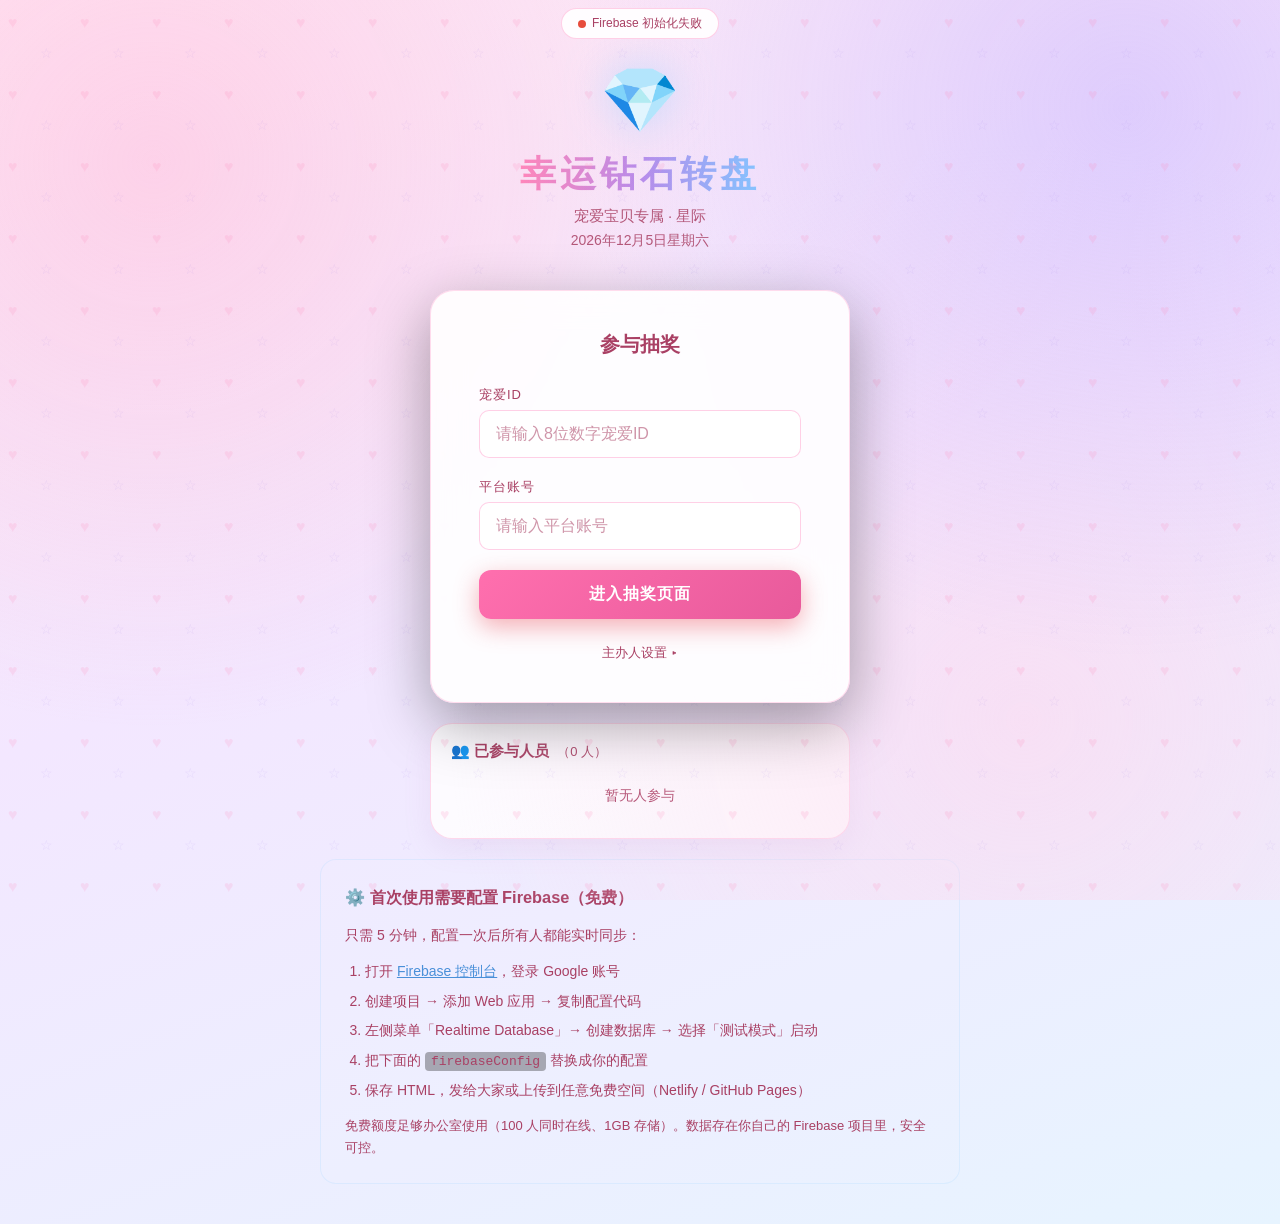
==== commit 1e4af1f6: "在可用版本上加入抽奖编码和权重0仍显示" ====
--- a/index.html
+++ b/index.html
@@ -1030,7 +1030,7 @@
   <div class="logo-area">
     <div class="logo-icon">💎</div>
     <h1>幸运钻石转盘</h1>
-    <p>办公室专属 · <span id="deptLabel">星际</span></p>
+    <p>宠爱宝贝专属 · <span id="deptLabel">星际</span></p>
     <p id="entryDate" style="margin-top:6px;font-size:14px;color:#A94064;"></p>
   </div>
 
@@ -1106,6 +1106,9 @@
         <div class="wheel-pointer"></div>
         <canvas id="wheelCanvas" width="420" height="420"></canvas>
       </div>
+
+      <button class="btn spin-btn" id="spinBtn" onclick="startSpin()">开始抽奖</button>
+      <div class="spin-status" id="spinStatus"></div>
 
       <div class="panel-card checkin-card" id="checkinBox">
         <div class="checkin-head">
@@ -1124,9 +1127,6 @@
         <div class="cal-grid" id="calGrid"></div>
         <div class="cal-detail" id="calDetail">点击金色日期可查看签到时间</div>
       </div>
-
-      <button class="btn spin-btn" id="spinBtn" onclick="startSpin()">开始抽奖</button>
-      <div class="spin-status" id="spinStatus"></div>
     </div>
 
     <div class="side-panel">
@@ -1186,8 +1186,8 @@
   <div id="tab-home" class="tab-content active">
     <div class="panel-card" style="max-width:760px;">
       <h3>会员查询</h3>
-      <p style="font-size:13px;color:#A94064;margin-bottom:10px;">输入宠爱ID或账号，列出近两周的抽奖、中奖和签到记录。</p>
-      <input type="search" id="homeSearch" placeholder="宠爱ID或账号" oninput="renderMemberHome()" style="width:100%; max-width:360px; padding:12px 14px; border-radius:12px; border:1px solid rgba(255,170,210,0.6); background:#fff; color:#A94064; font-size:16px;">
+      <p style="font-size:13px;color:#A94064;margin-bottom:10px;">输入宠爱ID、平台账号或抽奖编码，例如 1024-1。</p>
+      <input type="search" id="homeSearch" placeholder="宠爱ID、账号或抽奖编码" oninput="renderMemberHome()" style="width:100%; max-width:360px; padding:12px 14px; border-radius:12px; border:1px solid rgba(255,170,210,0.6); background:#fff; color:#A94064; font-size:16px;">
       <div id="homeSearchResult" style="margin-top:14px; font-size:14px; line-height:1.6; color:#A94064;"></div>
     </div>
   </div>
@@ -1197,13 +1197,13 @@
     <div class="prize-admin-list" id="prizeAdminList"></div>
     <div style="margin-top:20px; display:flex; gap:12px; flex-wrap:wrap;">
       <button class="btn btn-primary btn-sm" onclick="savePrizes()">💾 保存并同步到云端</button>
-      <span style="font-size:13px; color:#A94064; align-self:center;">几率按权重计算，建议总和方便查看</span>
+      <span style="font-size:13px; color:#A94064; align-self:center;">权重填 0 的奖品仍显示在转盘上，但不会被抽中。每个入口分开计算。</span>
     </div>
   </div>
 
   <div id="tab-winners" class="tab-content">
     <div style="margin-bottom:12px; display:flex; gap:10px; flex-wrap:wrap; align-items:center;">
-      <input type="search" id="partSearch" placeholder="搜索宠爱ID或账号，查看完整记录" oninput="renderParticipantTable()" style="width:280px; padding:10px 12px; border-radius:10px; border:1px solid rgba(255,170,210,0.6); background:#fff; color:#A94064; font-size:14px;">
+      <input type="search" id="partSearch" placeholder="搜索宠爱ID、账号或抽奖编码" oninput="renderParticipantTable()" style="width:280px; padding:10px 12px; border-radius:10px; border:1px solid rgba(255,170,210,0.6); background:#fff; color:#A94064; font-size:14px;">
       <span id="partSearchCount" style="font-size:13px;color:#A94064;"></span>
       <button class="btn btn-secondary btn-sm" onclick="exportParticipants()">导出名单</button>
       <button class="btn btn-danger btn-sm" onclick="deleteSelectedParticipants()">删除勾选名单</button>
@@ -1218,7 +1218,7 @@
         <thead>
           <tr>
             <th style="width:42px;"><input type="checkbox" id="checkAllPart" onchange="toggleAllPart(this.checked)"></th>
-            <th>宠爱ID</th><th>平台账号</th><th>登入时间</th><th>本次抽奖时间</th><th>今日剩余</th><th>累计星星</th><th>今日集星</th>
+            <th>宠爱ID</th><th>平台账号</th><th>登入时间</th><th>本次抽奖时间 / 抽奖编码</th><th>今日剩余</th><th>累计星星</th><th>今日集星</th>
           </tr>
         </thead>
         <tbody id="participantTable"></tbody>
@@ -1243,7 +1243,7 @@
           <thead>
             <tr>
               <th style="width:42px;"><input type="checkbox" id="checkAllWin" onchange="toggleAllWin(this.checked)"></th>
-              <th>宠爱ID</th><th>平台账号</th><th>剩余次数</th><th>奖品</th><th>金额</th><th>本次抽奖时间</th><th>上次抽奖时间</th>
+              <th>宠爱ID</th><th>平台账号</th><th>剩余次数</th><th>奖品</th><th>金额</th><th>本次抽奖时间 / 抽奖编码</th><th>上次抽奖时间</th>
             </tr>
           </thead>
           <tbody id="winnerTable"></tbody>
@@ -1425,10 +1425,12 @@
 <div class="modal-overlay" id="resultModal" onclick="if(event.target===this) closeResultModal()">
   <div class="modal win-modal" id="resultModalContent">
     <h2 id="resultTitle">🎉 恭喜中奖！</h2>
+    <div class="prize-title" id="resultDeptLine"></div>
     <img id="resultImg" class="prize-img" src="" alt="" style="display:none;">
     <div class="prize-title" id="resultPrizeName"></div>
     <div class="prize-desc" id="resultPrizeDesc"></div>
     <div class="prize-amount" id="resultPrizeAmount"></div>
+    <div class="prize-amount" id="resultCode"></div>
     <button type="button" class="btn btn-primary" id="resultConfirmBtn">确定</button>
   </div>
 </div>
@@ -2003,15 +2005,16 @@
 
 /* ==================== 抽奖逻辑 ==================== */
 function getWeightedPrize() {
-  const total = prizes.reduce((sum, p) => sum + (Number(p.weight) || 0), 0);
-  if (total <= 0) return prizes[prizes.length - 1];
+  const pool = prizes.filter(p => (Number(p.weight) || 0) > 0);
+  const total = pool.reduce((sum, p) => sum + (Number(p.weight) || 0), 0);
+  if (!pool.length || total <= 0) return null;
 
   let r = Math.random() * total;
-  for (const p of prizes) {
+  for (const p of pool) {
     r -= (Number(p.weight) || 0);
     if (r <= 0) return p;
   }
-  return prizes[prizes.length - 1];
+  return pool[pool.length - 1];
 }
 
 function startSpin() {
@@ -2024,12 +2027,16 @@
     showToast('暂无奖品，请联系主办人');
     return;
   }
+  const selected = getWeightedPrize();
+  if (!selected) {
+    showToast('权重都是 0，转盘上有奖品，但现在抽不中');
+    return;
+  }
 
   isSpinning = true;
   document.getElementById('spinBtn').disabled = true;
   document.getElementById('spinStatus').textContent = '转盘旋转中…';
 
-  const selected = getWeightedPrize();
   const index = prizes.findIndex(p => p.id === selected.id);
   const arc = (Math.PI * 2) / prizes.length;
 
@@ -2062,56 +2069,176 @@
 }
 
 function finishSpin(prize) {
-  isSpinning = false;
-  const day = todayStr();
-  if ((currentUser.lastDrawDate || '') !== day) {
-    currentUser.todaySpins = 0;
+  document.getElementById('spinStatus').textContent = '正在记录结果…';
+  allocateWinCode().then(code => {
+    isSpinning = false;
+    const day = todayStr();
+    if ((currentUser.lastDrawDate || '') !== day) {
+      currentUser.todaySpins = 0;
+      currentUser.lastDrawDate = day;
+    }
+    currentUser.todaySpins = (currentUser.todaySpins || 0) + 1;
+    currentUser.spinCount = (currentUser.spinCount || 0) + 1;
     currentUser.lastDrawDate = day;
-  }
-  currentUser.todaySpins = (currentUser.todaySpins || 0) + 1;
-  currentUser.spinCount = (currentUser.spinCount || 0) + 1;
-  currentUser.lastDrawDate = day;
-
-  // 更新参与者
-  if (db && isFirebaseReady) {
-    db.ref('participants/' + currentUser.id).update({
-      spinCount: currentUser.spinCount,
-      todaySpins: currentUser.todaySpins,
-      lastDrawDate: currentUser.lastDrawDate,
-      name: currentUser.name
+
+    if (db && isFirebaseReady) {
+      db.ref('participants/' + currentUser.id).update({
+        spinCount: currentUser.spinCount,
+        todaySpins: currentUser.todaySpins,
+        lastDrawDate: currentUser.lastDrawDate,
+        name: currentUser.name
+      });
+    } else {
+      participants[currentUser.id] = currentUser;
+      localStorage.setItem(storeKey('diamond_lottery_participants'), JSON.stringify(participants));
+    }
+
+    const now = new Date();
+    const isWin = prize.name !== '谢谢参与';
+    const record = {
+      id: currentUser.id,
+      name: currentUser.name,
+      prizeName: prize.name,
+      prizeAmount: prize.amount || '',
+      time: formatBeijingTime(now),
+      iso: now.toISOString(),
+      winCode: code,
+      isWin
+    };
+
+    if (db && isFirebaseReady) {
+      db.ref('winners').push(record);
+    } else {
+      winners.unshift(record);
+      if (winners.length > 200) winners.length = 200;
+      localStorage.setItem(storeKey('diamond_lottery_winners'), JSON.stringify(winners));
+    }
+
+    updateSpinButton();
+    renderSidePanel();
+    showResult(prize, code);
+  }).catch(() => {
+    isSpinning = false;
+    const btn = document.getElementById('spinBtn');
+    if (btn) btn.disabled = false;
+    showToast('记录失败，请再试一次');
+  });
+}
+
+function beijingParts(date) {
+  const src = date || new Date();
+  try {
+    const parts = new Intl.DateTimeFormat('en-US', {
+      timeZone: 'Asia/Shanghai',
+      year: 'numeric',
+      month: '2-digit',
+      day: '2-digit',
+      hour: '2-digit',
+      minute: '2-digit',
+      second: '2-digit',
+      hourCycle: 'h23'
+    }).formatToParts(src);
+    const g = type => {
+      const found = parts.find(p => p.type === type);
+      return found ? found.value : '';
+    };
+    let hh = g('hour');
+    if (hh === '24') hh = '00';
+    if (g('month') && g('day')) {
+      return { y: g('year'), m: g('month'), d: g('day'), hh: hh, mm: g('minute'), ss: g('second') };
+    }
+  } catch (e) {}
+  const pad = n => String(n).padStart(2, '0');
+  return {
+    y: String(src.getFullYear()),
+    m: pad(src.getMonth() + 1),
+    d: pad(src.getDate()),
+    hh: pad(src.getHours()),
+    mm: pad(src.getMinutes()),
+    ss: pad(src.getSeconds())
+  };
+}
+
+function todayCodePrefix() {
+  const b = beijingParts();
+  return b.m + b.d;
+}
+
+function formatBeijingTime(date) {
+  const b = beijingParts(date);
+  return b.y + '/' + b.m + '/' + b.d + ' ' + b.hh + ':' + b.mm + ':' + b.ss;
+}
+
+function codeSortValue(code) {
+  const m = String(code || '').match(/^(\d{3,4})-(\d+)$/);
+  if (!m) return -1;
+  return Number(m[1]) * 1000000 + Number(m[2]);
+}
+
+function allocateWinCode() {
+  const prefix = todayCodePrefix();
+  const fallback = () => {
+    let max = 0;
+    winners.forEach(w => {
+      const m = String(w.winCode || '').match(new RegExp('^' + prefix + '-(\\d+)$'));
+      if (m) max = Math.max(max, Number(m[1]));
     });
-  } else {
-    participants[currentUser.id] = currentUser;
-    localStorage.setItem(storeKey('diamond_lottery_participants'), JSON.stringify(participants));
-  }
-
-  // 记录中奖
-  const isWin = prize.name !== '谢谢参与' && (Number(prize.weight) || 0) > 0;
-  const record = {
-    id: currentUser.id,
-    name: currentUser.name,
-    prizeName: prize.name,
-    prizeAmount: prize.amount || '',
-    time: new Date().toLocaleString('zh-CN', { hour12: false }),
-    iso: new Date().toISOString(),
-    isWin
+    return prefix + '-' + (max + 1);
   };
-
-  if (db && isFirebaseReady) {
-    // 用 push 保证唯一，再限制长度
-    const winnersRef = db.ref('winners');
-    winnersRef.push(record).then(() => {
-      // 可选：限制最多保留 200 条（简单做法是定期清理，这里先不强制）
-    });
-  } else {
-    winners.unshift(record);
-    if (winners.length > 200) winners.length = 200;
-    localStorage.setItem(storeKey('diamond_lottery_winners'), JSON.stringify(winners));
-  }
-
-  updateSpinButton();
-  renderSidePanel();
-  showResult(prize);
+  if (!(db && isFirebaseReady)) {
+    const key = storeKey('diamond_win_seq_' + prefix);
+    const n = Number(localStorage.getItem(key) || 0) + 1;
+    localStorage.setItem(key, String(n));
+    return Promise.resolve(prefix + '-' + n);
+  }
+  return new Promise(resolve => {
+    let settled = false;
+    const done = code => { if (!settled) { settled = true; resolve(code); } };
+    try {
+      db.ref('winCounter').transaction(cur => {
+        const seq = (!cur || cur.date !== prefix) ? 1 : ((Number(cur.seq) || 0) + 1);
+        return { date: prefix, seq: seq };
+      }, (err, committed, snap) => {
+        if (err || !committed || !snap) {
+          done(fallback());
+          return;
+        }
+        const v = snap.val() || {};
+        done(v.date && v.seq ? (v.date + '-' + v.seq) : fallback());
+      }, false);
+    } catch (e) {
+      done(fallback());
+    }
+  });
+}
+
+function latestWinOf(id) {
+  let best = null;
+  let bestScore = -1;
+  let bestTs = -1;
+  winners.forEach(w => {
+    if (String(w.id) !== String(id)) return;
+    const score = codeSortValue(w.winCode);
+    const ts = parseLooseDate(w.iso || w.time) || 0;
+    if (score > bestScore || (score === bestScore && ts >= bestTs)) {
+      bestScore = score;
+      bestTs = ts;
+      best = w;
+    }
+  });
+  return best;
+}
+
+function formatSpinCell(w) {
+  if (!w) return '-';
+  const time = w.time || '';
+  const code = w.winCode || '';
+  if (time && code) return time + ' / ' + code;
+  return time || code || '-';
+}
+
+function keywordHit(keyword, value) {
+  return String(value || '').toLowerCase().includes(keyword);
 }
 
 function updateSpinButton() {
@@ -2938,12 +3065,14 @@
   }
 }
 
-function showResult(prize) {
+function showResult(prize, code) {
   const isThanks = prize.name === '谢谢参与' || !prize.amount;
   document.getElementById('resultTitle').textContent = isThanks ? '谢谢参与' : '🎉 恭喜中奖！';
+  document.getElementById('resultDeptLine').textContent = '宠爱宝贝专属 · ' + currentDept().name;
   document.getElementById('resultPrizeName').textContent = prize.name;
   document.getElementById('resultPrizeDesc').textContent = prize.desc || '';
   document.getElementById('resultPrizeAmount').textContent = prize.amount || '';
+  document.getElementById('resultCode').textContent = code ? ('抽奖编码 ' + code) : '';
 
   const img = document.getElementById('resultImg');
   if (prize.image) {
@@ -3193,11 +3322,12 @@
     return;
   }
   const people = Object.values(participants).filter(p =>
-    String(p.id || '').toLowerCase().includes(keyword) || String(p.name || '').toLowerCase().includes(keyword)
+    keywordHit(keyword, p.id) || keywordHit(keyword, p.name) || winners.some(w => String(w.id) === String(p.id) && keywordHit(keyword, w.winCode))
   );
   const extraIds = {};
   winners.forEach(w => {
-    if ((String(w.id || '').toLowerCase().includes(keyword) || String(w.name || '').toLowerCase().includes(keyword)) && !people.some(p => p.id === w.id)) {
+    const hit = keywordHit(keyword, w.id) || keywordHit(keyword, w.name) || keywordHit(keyword, w.winCode);
+    if (hit && !people.some(p => p.id === w.id)) {
       extraIds[w.id] = { id: w.id, name: w.name || w.id };
     }
   });
@@ -3218,8 +3348,8 @@
     if (typeof getRemaining === 'function' && participants[p.id]) {
       lines.push(`今日抽奖：已用 ${getTodaySpins(p)} / 配额 ${getQuota(p.id)}，剩余 ${getRemaining(p)} 次`);
     }
-    const wins = winners.filter(w => w.id === p.id && withinTwoWeeks(parseLooseDate(w.time)));
-    wins.forEach(w => lines.push(`中奖 ${escapeHtml(w.time || '')}　${escapeHtml(w.prizeName || '')} ${escapeHtml(w.prizeAmount || '')}`));
+    const wins = winners.filter(w => String(w.id) === String(p.id) && (withinTwoWeeks(parseLooseDate(w.time)) || keywordHit(keyword, w.winCode)));
+    wins.forEach(w => lines.push(`中奖 ${escapeHtml(w.time || '')}　编码 ${escapeHtml(w.winCode || '-')}　${escapeHtml(w.prizeName || '')} ${escapeHtml(w.prizeAmount || '')}`));
     const signs = checkins.filter(c => c.id === p.id && withinTwoWeeks(parseLooseDate(c.date || c.time)));
     signs.forEach(c => lines.push(`签到 ${escapeHtml(c.date || '')} ${escapeHtml(c.time || '')}　连续 ${c.streak || 1} 天`));
     if (!wins.length && !signs.length) lines.push('近两周没有中奖或签到记录');
@@ -3258,12 +3388,15 @@
   const keyword = ((document.getElementById('partSearch') && document.getElementById('partSearch').value) || '').trim().toLowerCase();
   let list = Object.values(participants);
   if (keyword) {
-    list = list.filter(p => String(p.id || '').toLowerCase().includes(keyword) || String(p.name || '').toLowerCase().includes(keyword));
+    list = list.filter(p => keywordHit(keyword, p.id) || keywordHit(keyword, p.name) || winners.some(w => String(w.id) === String(p.id) && keywordHit(keyword, w.winCode)));
   }
   list.sort((a, b) => {
-    const ra = getRemaining(a) > 0 ? 0 : 1;
-    const rb = getRemaining(b) > 0 ? 0 : 1;
-    if (ra !== rb) return ra - rb;
+    const ca = codeSortValue((latestWinOf(a.id) || {}).winCode);
+    const cb = codeSortValue((latestWinOf(b.id) || {}).winCode);
+    const ha = ca >= 0 ? 0 : 1;
+    const hb = cb >= 0 ? 0 : 1;
+    if (ha !== hb) return ha - hb;
+    if (ca !== cb) return cb - ca;
     const ta = parseLooseDate(a.loginTime || a.joinTime) || 0;
     const tb = parseLooseDate(b.loginTime || b.joinTime) || 0;
     return tb - ta;
@@ -3288,7 +3421,7 @@
       <td>${escapeHtml(p.id)}</td>
       <td>${escapeHtml(p.name)}</td>
       <td>${escapeHtml(p.loginTime || p.joinTime || '')}</td>
-      <td>${escapeHtml(latestSpinTime(p.id))}</td>
+      <td>${escapeHtml(formatSpinCell(latestWinOf(p.id)))}</td>
       <td>${status}</td>
       <td>${bag.total}</td>
       <td>${todayStars}/${getStarTasks().length}</td>
@@ -3337,10 +3470,10 @@
     showToast('没有可导出的数据');
     return;
   }
-  let csv = '宠爱ID,平台账号,登入时间,本次抽奖时间,今日已抽,配额,剩余,累计星星,今日集星\n';
+  let csv = '宠爱ID,平台账号,登入时间,本次抽奖时间 / 抽奖编码,今日已抽,配额,剩余,累计星星,今日集星\n';
   list.forEach(p => {
     const bag = starBag(p);
-    csv += `${p.id},${p.name},${p.loginTime || p.joinTime || ''},${latestSpinTime(p.id)},${getTodaySpins(p)},${getQuota(p.id)},${getRemaining(p)},${bag.total},${Object.keys(bag.today || {}).length}\n`;
+    csv += `${p.id},${p.name},${p.loginTime || p.joinTime || ''},${formatSpinCell(latestWinOf(p.id))},${getTodaySpins(p)},${getQuota(p.id)},${getRemaining(p)},${bag.total},${Object.keys(bag.today || {}).length}\n`;
   });
   const blob = new Blob(['\ufeff' + csv], { type: 'text/csv;charset=utf-8;' });
   const url = URL.createObjectURL(blob);
@@ -3370,7 +3503,13 @@
 function renderWinnerTable() {
   const tbody = document.getElementById('winnerTable');
   const keyword = ((document.getElementById('partSearch') && document.getElementById('partSearch').value) || '').trim().toLowerCase();
-  const list = winners.filter(w => !keyword || String(w.id || '').toLowerCase().includes(keyword) || String(w.name || '').toLowerCase().includes(keyword));
+  const list = winners.filter(w => !keyword || keywordHit(keyword, w.id) || keywordHit(keyword, w.name) || keywordHit(keyword, w.winCode));
+  list.sort((a, b) => {
+    const ca = codeSortValue(a.winCode);
+    const cb = codeSortValue(b.winCode);
+    if (ca !== cb) return cb - ca;
+    return (parseLooseDate(b.iso || b.time) || 0) - (parseLooseDate(a.iso || a.time) || 0);
+  });
   if (list.length === 0) {
     tbody.innerHTML = `<tr><td colspan="8" class="empty-tip">${keyword ? '没有符合的中奖记录' : '暂无记录'}</td></tr>`;
     return;
@@ -3387,7 +3526,7 @@
       <td>${left === '-' ? '-' : left + ' 次'}</td>
       <td>${escapeHtml(w.prizeName)}</td>
       <td>${escapeHtml(w.prizeAmount || '-')}</td>
-      <td>${escapeHtml(w.time || '')}</td>
+      <td>${escapeHtml(formatSpinCell(w))}</td>
       <td>${escapeHtml(prevMap.get(w) || '-')}</td>
     </tr>`;
   }).join('');
@@ -3604,12 +3743,12 @@
     showToast('没有可导出的数据');
     return;
   }
-  let csv = '宠爱ID,平台账号,剩余次数,奖品,金额,本次抽奖时间,上次抽奖时间\n';
+  let csv = '宠爱ID,平台账号,剩余次数,奖品,金额,抽奖编码,本次抽奖时间,上次抽奖时间\n';
   const prevMap = previousSpinMap();
   winners.forEach(w => {
     const user = participants[w.id];
     const left = user ? getRemaining(user) : '';
-    csv += `${w.id},${w.name},${left},${w.prizeName || ''},${w.prizeAmount || ''},${w.time || ''},${prevMap.get(w) || ''}\n`;
+    csv += `${w.id},${w.name},${left},${w.prizeName || ''},${w.prizeAmount || ''},${w.winCode || ''},${w.time || ''},${prevMap.get(w) || ''}\n`;
   });
   const blob = new Blob(['\ufeff' + csv], { type: 'text/csv;charset=utf-8;' });
   const url = URL.createObjectURL(blob);
